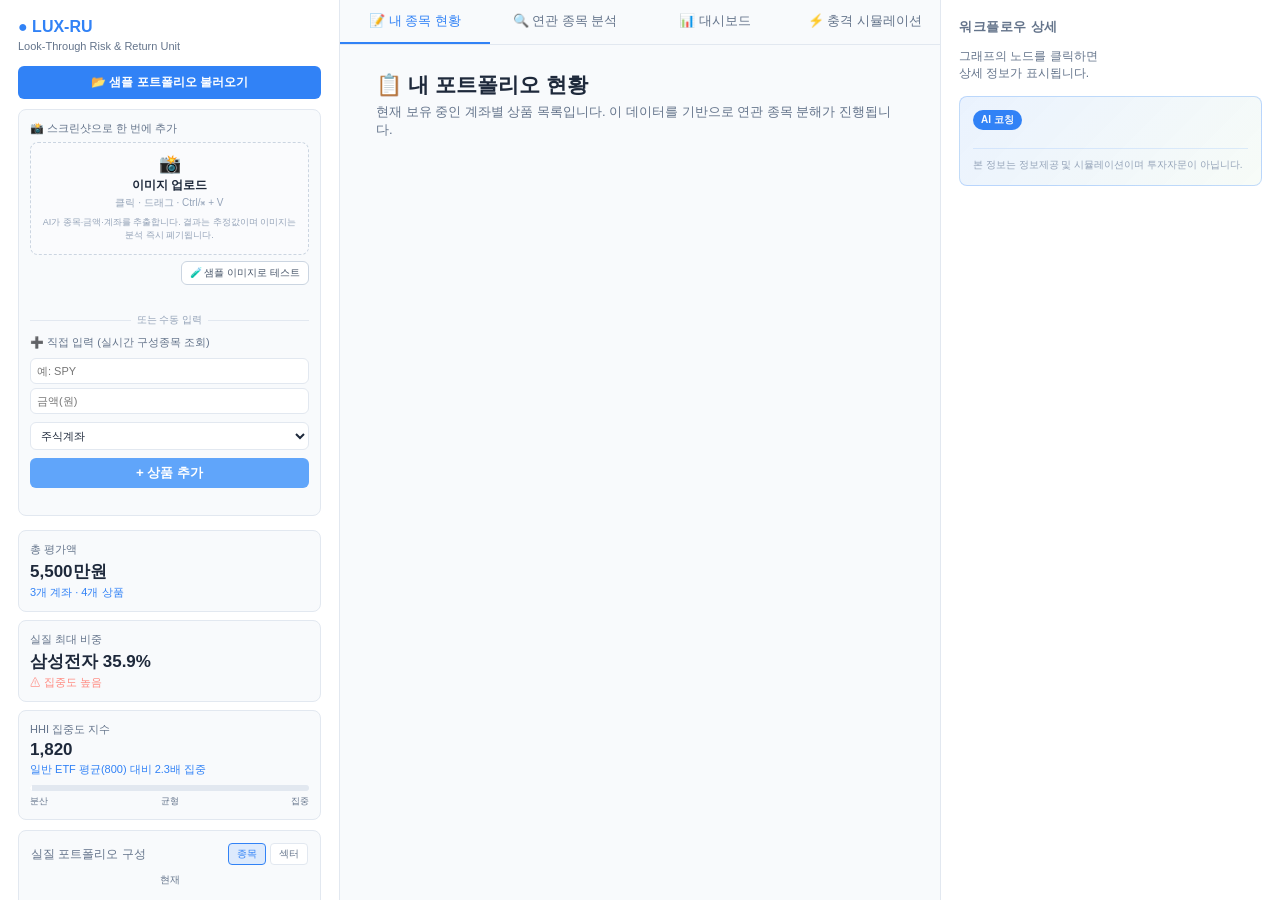
==== static/index.html @ 1dae3182 "feat: improve stock labeling, graph tooltip, and docs" ====
<!DOCTYPE html>
<html lang="ko">

<head>
    <meta charset="UTF-8">
    <meta name="viewport" content="width=device-width, initial-scale=1.0">
    <title>LUX-RU — Look-Through Risk & Return Unit</title>
    <script src="https://d3js.org/d3.v7.min.js"></script>
    <style>
        * {
            box-sizing: border-box;
            margin: 0;
            padding: 0;
        }

        body {
            background: #f8fafc;
            color: #1e293b;
            font-family: -apple-system, BlinkMacSystemFont, 'Pretendard', 'Segoe UI', sans-serif;
            overflow: hidden;
            height: 100vh;
        }

        #app {
            display: grid;
            grid-template-columns: 340px 1fr 340px;
            height: 100vh;
            transition: grid-template-columns 0.24s ease;
            position: relative;
            overflow: hidden;
        }

        /* ===== 좌측 패널 ===== */
        #left-panel {
            background: #ffffff;
            border-right: 1px solid #e2e8f0;
            padding: 18px;
            overflow-y: auto;
            min-height: 0;
            height: 100%;
        }

        #left-panel h1 {
            font-size: 16px;
            margin-bottom: 4px;
            color: #3182f6;
        }

        #left-panel .subtitle {
            font-size: 11px;
            color: #64748b;
            margin-bottom: 14px;
        }

        /* 페르소나 셀렉터 */
        .persona-row {
            display: flex;
            gap: 4px;
            margin-bottom: 14px;
        }

        .persona-btn {
            flex: 1;
            padding: 6px 4px;
            font-size: 10px;
            background: #f8fafc;
            border: 1px solid #e2e8f0;
            border-radius: 6px;
            color: #64748b;
            cursor: pointer;
            transition: all 0.2s;
        }

        .persona-btn.active {
            background: #3182f622;
            border-color: #3182f6;
            color: #3182f6;
        }

        .stat-card {
            background: #f8fafc;
            border: 1px solid #e2e8f0;
            border-radius: 8px;
            padding: 11px;
            margin-bottom: 8px;
        }

        .stat-card .label {
            font-size: 11px;
            color: #64748b;
            margin-bottom: 3px;
        }

        .stat-card .value {
            font-size: 17px;
            font-weight: 600;
            color: #1e293b;
        }

        .stat-card .sub {
            font-size: 11px;
            color: #3182f6;
            margin-top: 2px;
        }

        .stat-card .sub.warn {
            color: #FF8A80;
        }

        .stat-card .sub.good {
            color: #60a5fa;
        }

        /* HHI 게이지 */
        .hhi-bar {
            margin-top: 8px;
            height: 6px;
            background: #e2e8f0;
            border-radius: 3px;
            overflow: hidden;
            position: relative;
        }

        .hhi-fill {
            height: 100%;
            background: linear-gradient(90deg, #60a5fa, #FFB74D, #FF5252);
            transition: width 0.6s ease;
        }

        .hhi-marker {
            position: absolute;
            top: -3px;
            width: 2px;
            height: 12px;
            background: #fff;
            transition: left 0.6s ease;
        }

        .hhi-scale {
            display: flex;
            justify-content: space-between;
            font-size: 9px;
            color: #64748b;
            margin-top: 4px;
        }

        /* 도넛 비교 영역 */
        .donut-section {
            background: #f8fafc;
            border: 1px solid #e2e8f0;
            border-radius: 8px;
            padding: 12px;
            margin-top: 10px;
            margin-bottom: 10px;
        }

        .donut-section .title {
            font-size: 12px;
            color: #64748b;
            margin-bottom: 8px;
            display: flex;
            justify-content: space-between;
            align-items: center;
        }

        .donut-tabs {
            display: flex;
            gap: 4px;
        }

        .donut-tab {
            padding: 3px 8px;
            font-size: 10px;
            border-radius: 4px;
            background: #ffffff;
            border: 1px solid #e2e8f0;
            color: #64748b;
            cursor: pointer;
            transition: all 0.2s;
        }

        .donut-tab.active {
            background: #3182f622;
            border-color: #3182f6;
            color: #3182f6;
        }

        .donut-compare-row {
            display: flex;
            justify-content: space-around;
            align-items: center;
            margin-bottom: 8px;
        }

        .donut-wrap {
            text-align: center;
            position: relative;
        }

        .donut-wrap .ttl {
            font-size: 10px;
            color: #64748b;
            margin-bottom: 2px;
        }

        .donut-wrap .amt {
            font-size: 11px;
            color: #1e293b;
            font-weight: 600;
            margin-top: 2px;
        }

        .donut-wrap .delta {
            font-size: 11px;
            font-weight: 600;
            margin-top: 2px;
            display: none;
        }

        .donut-wrap .delta.show {
            display: block;
        }

        .donut-wrap .delta.neg {
            color: #FF8A80;
        }

        .donut-wrap .delta.pos {
            color: #60a5fa;
        }

        .donut-arrow {
            color: #3182f6;
            font-size: 18px;
            opacity: 0.5;
            display: none;
        }

        .donut-arrow.show {
            display: block;
        }

        .donut-legend {
            font-size: 11px;
        }

        .donut-legend-item {
            display: flex;
            justify-content: space-between;
            align-items: center;
            padding: 3px 0;
            border-bottom: 1px solid #e2e8f0;
        }

        .donut-legend-item:last-child {
            border: none;
        }

        .dl-left {
            display: flex;
            align-items: center;
            gap: 6px;
            color: #1e293b;
        }

        .dl-dot {
            width: 8px;
            height: 8px;
            border-radius: 50%;
        }

        .dl-right {
            color: #64748b;
            font-size: 10px;
        }

        .dl-target {
            color: #FFB74D;
            font-size: 9px;
            margin-left: 4px;
        }

        /* 목표 설정 모달 트리거 */
        .goal-btn {
            width: 100%;
            padding: 8px;
            margin-top: 6px;
            background: #FFB74D22;
            border: 1px solid #FFB74D44;
            border-radius: 6px;
            color: #FFB74D;
            cursor: pointer;
            font-size: 11px;
            transition: all 0.2s;
        }

        .goal-btn:hover {
            background: #FFB74D33;
        }

        .view-toggle {
            margin-top: 8px;
        }

        .view-toggle .label {
            font-size: 11px;
            color: #64748b;
            margin-bottom: 6px;
        }

        .toggle-btn {
            display: block;
            width: 100%;
            padding: 7px 10px;
            background: #f8fafc;
            border: 1px solid #e2e8f0;
            border-radius: 6px;
            color: #1e293b;
            cursor: pointer;
            margin-bottom: 5px;
            font-size: 12px;
            transition: all 0.2s;
        }

        .toggle-btn:hover {
            border-color: #3182f6;
        }

        .toggle-btn.active {
            background: #3182f622;
            border-color: #3182f6;
            color: #3182f6;
        }

        /* ===== 중앙 ===== */
        #center-panel {
            position: relative;
            display: flex;
            flex-direction: column;
            background: #f8fafc;
            min-height: 0;
            overflow: hidden;
        }

        .center-tabs {
            display: flex;
            border-bottom: 1px solid #e2e8f0;
            background: #f8fafc;
            overflow-x: auto;
            scrollbar-width: none;
            -webkit-overflow-scrolling: touch;
        }

        .center-tab {
            padding: 13px 12px;
            cursor: pointer;
            font-size: 13px;
            color: #64748b;
            border-bottom: 2px solid transparent;
            transition: all 0.2s;
            flex: 1;
            min-width: 0;
            text-align: center;
            white-space: normal;
            word-break: keep-all;
            line-height: 1.25;
            display: flex;
            align-items: center;
            justify-content: center;
        }

        .center-tab:hover {
            color: #1e293b;
        }

        .center-tab.active {
            color: #3182f6;
            border-bottom-color: #3182f6;
        }

        #graph-container {
            flex: 1;
            position: relative;
            min-height: 0;
        }

        #graph {
            width: 100%;
            height: 100%;
            display: block;
        }

        #sim-container {
            flex: 1;
            padding: 26px 36px;
            overflow-y: auto;
            display: none;
            min-height: 0;
        }

        #graph-empty-state {
            position: absolute;
            inset: 0;
            display: none;
            align-items: center;
            justify-content: center;
            text-align: center;
            color: #64748b;
            font-size: 12px;
            line-height: 1.6;
            padding: 0 24px;
            z-index: 1;
            pointer-events: none;
            background: linear-gradient(180deg, rgba(248, 250, 252, 0.88), rgba(248, 250, 252, 0.94));
        }

        #graph-empty-state strong {
            color: #1e293b;
            font-size: 13px;
            margin-bottom: 4px;
            display: block;
        }

        #sim-container h2 {
            font-size: 21px;
            margin-bottom: 4px;
        }

        #sim-container .desc {
            color: #64748b;
            font-size: 13px;
            margin-bottom: 20px;
        }

        .sim-input-row {
            display: flex;
            gap: 10px;
            margin-bottom: 18px;
        }

        .sim-input {
            flex: 1;
            background: #ffffff;
            border: 1px solid #e2e8f0;
            border-radius: 8px;
            padding: 13px 16px;
            color: #1e293b;
            font-size: 14px;
            font-family: inherit;
        }

        .sim-input:focus {
            outline: none;
            border-color: #3182f6;
        }

        .sim-input::placeholder {
            color: #94a3b8;
        }

        .sim-analyze-btn {
            background: #60a5fa;
            color: #f8fafc;
            border: none;
            padding: 0 26px;
            border-radius: 8px;
            font-weight: 600;
            cursor: pointer;
            font-size: 14px;
            transition: all 0.2s;
        }

        .sim-analyze-btn:hover {
            background: #4dd5c8;
        }

        .preset-section .preset-label {
            font-size: 12px;
            color: #64748b;
            margin-bottom: 10px;
        }

        .preset-row {
            display: flex;
            gap: 8px;
            flex-wrap: wrap;
        }

        .preset-btn {
            background: #ffffff;
            border: 1px solid #e2e8f0;
            color: #1e293b;
            padding: 7px 13px;
            border-radius: 6px;
            font-size: 12px;
            cursor: pointer;
            transition: all 0.2s;
        }

        .preset-btn:hover {
            border-color: #3182f6;
        }

        .preset-btn.active {
            background: #60a5fa22;
            border-color: #60a5fa;
            color: #60a5fa;
        }

        .preset-btn.reset {
            margin-left: auto;
            color: #64748b;
        }

        .sim-result {
            margin-top: 22px;
            background: linear-gradient(135deg, #ffffff, #f1f5f9);
            border: 1px solid #e2e8f0;
            border-radius: 10px;
            padding: 20px;
            display: none;
            max-height: calc(100vh - 220px);
            overflow: auto;
        }

        .sim-result.visible {
            display: block;
            animation: fadeUp 0.4s ease;
        }

        @keyframes fadeUp {
            from {
                transform: translateY(8px);
                opacity: 0;
            }

            to {
                transform: translateY(0);
                opacity: 1;
            }
        }

        .sim-result-header {
            display: flex;
            justify-content: space-between;
            align-items: flex-start;
            margin-bottom: 16px;
        }

        .sim-result-title {
            font-size: 17px;
            font-weight: 600;
        }

        .sim-result-subtitle {
            font-size: 12px;
            color: #64748b;
            margin-top: 4px;
        }

        .sim-result-pct {
            font-size: 13px;
            color: #64748b;
            text-align: right;
            margin-bottom: 4px;
        }

        .sim-result-value {
            font-size: 26px;
            font-weight: 700;
            text-align: right;
        }

        .sim-result-value.negative {
            color: #FF5252;
        }

        .sim-result-value.positive {
            color: #60a5fa;
        }

        .sim-result-amount {
            font-size: 12px;
            color: #64748b;
            text-align: right;
            margin-top: 4px;
        }

        /* 백테스트 라인 차트 */
        .backtest-section {
            margin-top: 18px;
            background: #f8fafc;
            border: 1px solid #e2e8f0;
            border-radius: 8px;
            padding: 14px;
        }

        .backtest-title {
            font-size: 12px;
            color: #64748b;
            margin-bottom: 10px;
            display: flex;
            justify-content: space-between;
        }

        #backtestSvg {
            display: block;
            width: 100%;
            height: 160px;
        }

        .sim-impact-section {
            margin-top: 18px;
        }

        .sim-impact-title {
            font-size: 12px;
            color: #64748b;
            margin-bottom: 10px;
        }

        .sim-impact-bar {
            background: #f8fafc;
            border: 1px solid #e2e8f0;
            border-radius: 6px;
            padding: 9px 13px;
            margin-bottom: 5px;
            display: flex;
            justify-content: space-between;
            align-items: center;
            font-size: 12px;
        }

        .sim-impact-bar .ticker-name {
            color: #1e293b;
        }

        .sim-impact-bar .ticker-pct {
            font-weight: 600;
        }

        .sim-impact-bar .ticker-pct.neg {
            color: #FF8A80;
        }

        .sim-impact-bar .ticker-pct.pos {
            color: #60a5fa;
        }

        /* 리밸런싱 카드 */
        .rebal-section {
            margin-top: 18px;
            background: linear-gradient(135deg, #60a5fa1a, #3182f610);
            border: 1px solid #60a5fa44;
            border-radius: 8px;
            padding: 16px;
        }

        .rebal-title {
            font-size: 13px;
            color: #60a5fa;
            margin-bottom: 10px;
            font-weight: 600;
        }

        .rebal-action {
            background: #f8fafc;
            border: 1px solid #e2e8f0;
            border-radius: 6px;
            padding: 10px 12px;
            margin-bottom: 6px;
            display: flex;
            justify-content: space-between;
            align-items: center;
            font-size: 12px;
        }

        .rebal-action .act-tag {
            padding: 2px 8px;
            border-radius: 10px;
            font-size: 10px;
            font-weight: 600;
            margin-right: 8px;
        }

        .rebal-action .act-tag.sell {
            background: #FF525233;
            color: #FF8A80;
        }

        .rebal-action .act-tag.buy {
            background: #60a5fa33;
            color: #60a5fa;
        }

        .rebal-action .act-amt {
            color: #64748b;
            font-size: 11px;
        }

        .sim-rationale {
            margin-top: 16px;
            padding: 13px;
            background: #f8fafc;
            border: 1px solid #e2e8f0;
            border-radius: 8px;
            font-size: 12px;
            color: #475569;
            line-height: 1.6;
        }

        .sim-rationale .badge {
            display: inline-block;
            background: #60a5fa;
            color: #f8fafc;
            padding: 2px 8px;
            border-radius: 10px;
            font-size: 10px;
            font-weight: 600;
            margin-bottom: 8px;
        }

        /* ===== 우측 ===== */
        #right-panel {
            background: #ffffff;
            border-left: 1px solid #e2e8f0;
            padding: 18px;
            overflow-y: auto;
            min-height: 0;
            height: 100%;
        }

        #right-panel h2 {
            font-size: 13px;
            color: #64748b;
            margin-bottom: 12px;
            text-transform: uppercase;
            letter-spacing: 0.5px;
        }

        .node-detail {
            display: none;
        }

        .node-detail.visible {
            display: block;
        }

        .node-detail .name {
            font-size: 18px;
            font-weight: 600;
            margin-bottom: 4px;
        }

        .node-detail .ticker {
            font-size: 11px;
            color: #64748b;
            margin-bottom: 14px;
        }

        .node-detail .row {
            display: flex;
            justify-content: space-between;
            padding: 7px 0;
            border-bottom: 1px solid #e2e8f0;
            font-size: 12px;
        }

        .node-detail .row .k {
            color: #64748b;
        }

        .node-detail .row .v {
            color: #1e293b;
            font-weight: 500;
        }

        .live-log-wrap {
            margin-top: 14px;
            padding-top: 10px;
            border-top: 1px solid #e2e8f0;
        }

        .live-log-title {
            font-size: 11px;
            color: #64748b;
            margin-bottom: 7px;
            font-weight: 600;
        }

        .live-log-scroll {
            max-height: 380px;
            overflow: auto;
            border: 1px solid #e2e8f0;
            background: #ffffff;
            border-radius: 6px;
            padding: 7px;
            line-height: 1.4;
            white-space: normal;
        }

        .live-log-item {
            font-size: 11px;
            line-height: 1.5;
            margin-bottom: 6px;
            padding-left: 8px;
            border-left: 3px solid transparent;
            white-space: normal;
            word-break: break-word;
            overflow: visible;
            text-overflow: clip;
        }

        .live-log-main {
            margin-top: 2px;
        }

        .live-log-payload {
            margin-top: 4px;
            padding: 4px 6px;
            border: 1px solid #e2e8f0;
            background: #f8fafc;
            border-radius: 4px;
            white-space: pre-wrap;
            word-break: break-word;
            color: #334155;
        }

        .live-log-item b {
            color: #1e293b;
        }

        .live-log-item.INFO {
            border-left-color: #3182f6;
            color: #1e293b;
        }

        .live-log-item.TRACE {
            border-left-color: #64748b;
            color: #334155;
        }

        .live-log-item.DEBUG {
            border-left-color: #60a5fa;
            color: #334155;
        }

        .live-log-item.WARN {
            border-left-color: #F59E0B;
            color: #B45309;
        }

        .live-log-item.ERROR {
            border-left-color: #DC2626;
            color: #B91C1C;
        }

        .live-log-meta {
            display: inline-block;
            margin-right: 6px;
            color: #64748b;
            font-size: 10px;
            font-family: ui-monospace, SFMono-Regular, Menlo, Monaco, Consolas, "Liberation Mono", "Courier New", monospace;
        }

        .comp-toggle-row,
        .comp-toggle-text {
            cursor: pointer;
            user-select: none;
        }

        .source-list {
            margin-top: 14px;
        }

        .source-item {
            background: #f8fafc;
            border: 1px solid #e2e8f0;
            border-radius: 6px;
            padding: 9px;
            margin-bottom: 5px;
            font-size: 12px;
        }

        .source-item .src-name {
            color: #3182f6;
            margin-bottom: 2px;
        }

        .source-item .src-amt {
            color: #64748b;
            font-size: 11px;
        }

        .ai-coach {
            background: linear-gradient(135deg, #3182f61a, #81C78410);
            border: 1px solid #3182f644;
            border-radius: 8px;
            padding: 13px;
            margin-top: 14px;
            font-size: 12px;
            line-height: 1.6;
        }

        .ai-coach .badge {
            display: inline-block;
            background: #3182f6;
            color: #f8fafc;
            padding: 2px 8px;
            border-radius: 10px;
            font-size: 10px;
            font-weight: 600;
            margin-bottom: 8px;
        }

        /* 알림 토스트 */
        #alert-toast {
            position: absolute;
            top: 16px;
            left: 50%;
            transform: translateX(-50%);
            background: linear-gradient(135deg, #FF5252, #FF8A80);
            color: white;
            padding: 12px 18px;
            border-radius: 8px;
            box-shadow: 0 8px 32px rgba(255, 82, 82, 0.4);
            font-size: 13px;
            font-weight: 500;
            display: none;
            z-index: 100;
            max-width: 500px;
        }

        #alert-toast.show {
            display: block;
            animation: slideDown 0.4s ease;
        }

        @keyframes slideDown {
            from {
                transform: translate(-50%, -20px);
                opacity: 0;
            }

            to {
                transform: translate(-50%, 0);
                opacity: 1;
            }
        }

        #legend {
            position: absolute;
            top: 18px;
            left: 18px;
            background: #ffffffcc;
            backdrop-filter: blur(8px);
            border: 1px solid #e2e8f0;
            border-radius: 8px;
            padding: 10px;
            font-size: 11px;
            z-index: 20;
            max-height: min(62vh, 420px);
            overflow-y: auto;
        }

        #graph-hover-tooltip {
            position: absolute;
            top: 0;
            left: 0;
            min-width: 220px;
            max-width: min(360px, calc(100% - 24px));
            background: rgba(248, 250, 252, 0.86);
            backdrop-filter: blur(9px);
            border: 1px solid rgba(148, 163, 184, 0.56);
            border-radius: 10px;
            box-shadow: 0 14px 34px rgba(15, 23, 42, 0.2);
            padding: 11px 12px;
            font-size: 11px;
            color: #0f172a;
            line-height: 1.45;
            z-index: 32;
            pointer-events: none;
            opacity: 0;
            transform: translate3d(0, 0, 0) scale(0.98);
            transition: opacity 0.12s ease, transform 0.12s ease;
        }

        #graph-hover-tooltip.show {
            opacity: 1;
            transform: translate3d(0, 0, 0) scale(1);
        }

        .graph-hover-title {
            font-size: 12px;
            font-weight: 700;
            color: #0f172a;
            margin-bottom: 2px;
            word-break: keep-all;
        }

        .graph-hover-meta {
            color: #475569;
            font-size: 10px;
            margin-bottom: 7px;
        }

        .graph-hover-row {
            display: flex;
            justify-content: space-between;
            align-items: center;
            gap: 8px;
            margin-top: 3px;
        }

        .graph-hover-key {
            color: #64748b;
        }

        .graph-hover-value {
            color: #0f172a;
            font-weight: 600;
            text-align: right;
        }

        .graph-hover-sources {
            margin-top: 8px;
            padding-top: 8px;
            border-top: 1px solid rgba(148, 163, 184, 0.28);
        }

        .graph-hover-sources-title {
            color: #334155;
            font-size: 10px;
            margin-bottom: 4px;
        }

        .graph-hover-source {
            display: flex;
            justify-content: space-between;
            align-items: center;
            gap: 8px;
            margin-top: 2px;
        }

        .graph-hover-source-name {
            color: #1e3a8a;
            overflow: hidden;
            text-overflow: ellipsis;
            white-space: nowrap;
            max-width: 180px;
        }

        .graph-hover-source-val {
            color: #0f172a;
            font-variant-numeric: tabular-nums;
            white-space: nowrap;
        }

        .graph-hover-more {
            margin-top: 4px;
            color: #64748b;
            font-size: 10px;
        }

        .legend-item {
            display: flex;
            align-items: center;
            margin-bottom: 3px;
        }

        .legend-dot {
            width: 10px;
            height: 10px;
            border-radius: 50%;
            margin-right: 8px;
        }

        /* 목표 설정 모달 */
        #goal-modal {
            display: none;
            position: fixed;
            inset: 0;
            background: rgba(0, 0, 0, 0.6);
            z-index: 200;
            align-items: center;
            justify-content: center;
        }

        #goal-modal.show {
            display: flex;
        }

        .goal-card {
            background: #ffffff;
            border: 1px solid #cbd5e1;
            border-radius: 12px;
            padding: 24px;
            width: 420px;
        }

        .goal-card h3 {
            font-size: 16px;
            margin-bottom: 16px;
            color: #FFB74D;
        }

        .goal-row {
            display: flex;
            align-items: center;
            margin-bottom: 10px;
            gap: 10px;
        }

        .goal-row label {
            flex: 1;
            font-size: 12px;
            color: #1e293b;
            display: flex;
            align-items: center;
            gap: 6px;
        }

        .goal-row input[type=range] {
            flex: 2;
        }

        .goal-row .pct-display {
            width: 50px;
            text-align: right;
            color: #FFB74D;
            font-weight: 600;
            font-size: 13px;
        }

        .goal-actions {
            display: flex;
            gap: 8px;
            margin-top: 18px;
        }

        .goal-actions button {
            flex: 1;
            padding: 10px;
            border-radius: 6px;
            cursor: pointer;
            font-size: 13px;
            border: none;
            font-weight: 500;
        }

        .goal-actions .save {
            background: #FFB74D;
            color: #f8fafc;
        }

        .goal-actions .cancel {
            background: #e2e8f0;
            color: #1e293b;
        }

        .goal-total {
            font-size: 11px;
            color: #64748b;
            text-align: right;
            margin-top: 8px;
        }

        .goal-total.over {
            color: #FF8A80;
        }

        #mobile-panel-bar {
            position: fixed;
            top: 0;
            left: 0;
            right: 0;
            z-index: 60;
            height: 44px;
            display: none;
            align-items: center;
            gap: 8px;
            padding: 8px 10px;
            background: #ffffff;
            border-bottom: 1px solid #e2e8f0;
            box-shadow: 0 8px 14px rgba(15, 23, 42, 0.08);
        }

        #mobile-panel-title {
            flex: 1;
            text-align: center;
            font-size: 12px;
            color: #64748b;
            font-weight: 600;
        }

        .mobile-side-close {
            display: none;
        }

        .panel-toggle-btn {
            position: relative;
            height: 31px;
            padding: 0 12px;
            border: 1px solid #d5deeb;
            border-radius: 999px;
            background: linear-gradient(180deg, #ffffff 0%, #f8fafc 100%);
            color: #0f172a;
            font-size: 12px;
            font-weight: 650;
            cursor: pointer;
            display: inline-flex;
            align-items: center;
            justify-content: center;
            gap: 6px;
            box-shadow: 0 6px 16px rgba(15, 23, 42, 0.08);
            transition: border-color 0.2s ease, box-shadow 0.2s ease, transform 0.2s ease, background 0.2s ease;
            white-space: nowrap;
        }

        .panel-toggle-btn:hover {
            transform: translateY(-1px);
            background: linear-gradient(180deg, #f8fbff 0%, #eef5ff 100%);
            border-color: #3182f6;
            box-shadow: 0 10px 20px rgba(49, 130, 246, 0.18);
            color: #0f172a;
        }

        .panel-toggle-btn:active {
            transform: translateY(0);
            box-shadow: 0 4px 10px rgba(15, 23, 42, 0.08);
        }

        .panel-toggle-btn.panel-handle::after {
            content: "";
            position: absolute;
            right: 9px;
            width: 5px;
            height: 26px;
            border-radius: 999px;
            background: linear-gradient(180deg, rgba(30, 41, 59, 0.18), rgba(30, 41, 59, 0.05) 65%, transparent);
            opacity: 0.85;
            pointer-events: none;
        }

        .mobile-panel-btn,
        .desktop-panel-btn {
            font-size: 12px;
        }

        .mobile-panel-btn {
            border-radius: 999px;
            height: 30px;
            padding: 0 12px;
            font-weight: 650;
        }

        #mobile-panel-overlay {
            position: fixed;
            inset: 0;
            z-index: 58;
            background: rgba(15, 23, 42, 0.45);
            opacity: 0;
            pointer-events: none;
            transition: opacity 0.2s ease;
        }

        #mobile-panel-overlay.open {
            opacity: 1;
            pointer-events: auto;
        }

        #desktop-panel-controls {
            position: fixed;
            top: 50%;
            left: 0;
            right: 0;
            z-index: 90;
            pointer-events: none;
            height: 0;
        }

        #desktop-panel-controls .desktop-panel-btn {
            pointer-events: auto;
            position: fixed;
            top: 50%;
            width: 34px;
            height: 82px;
            min-width: 0;
            padding: 6px 0;
            border-color: rgba(49, 130, 246, 0.25);
            background: linear-gradient(180deg, #ffffff 0%, #f1f5ff 100%);
            border-radius: 0;
            color: #0f172a;
            font-size: 11px;
            font-weight: 700;
            letter-spacing: -0.2px;
            line-height: 1.15;
            writing-mode: vertical-rl;
            text-orientation: upright;
            white-space: nowrap;
            box-shadow: 0 8px 22px rgba(15, 23, 42, 0.14);
            transform: translateY(-50%);
            transition: left 0.24s ease, right 0.24s ease, transform 0.24s ease, border-radius 0.24s ease, background 0.24s ease;
        }

        #desktop-panel-controls .desktop-panel-btn::after {
            right: auto;
            left: 50%;
            top: 50%;
            width: 14px;
            height: 14px;
            border: 1px solid rgba(30, 41, 59, 0.18);
            border-radius: 50%;
            transform: translate(-50%, -50%);
            background: radial-gradient(circle at 35% 35%, #ffffff 0 28%, #dbeafe 45%, #93c5fd 100%);
        }

        #desktop-left-toggle {
            left: 340px;
            transform: translate(-100%, -50%);
            border-radius: 0 11px 11px 0;
        }

        #desktop-right-toggle {
            right: 340px;
            transform: translate(100%, -50%);
            border-radius: 11px 0 0 11px;
        }

        #desktop-left-toggle.folded {
            left: 0;
            transform: translate(0, -50%);
            border-radius: 0 11px 11px 0;
        }

        #desktop-right-toggle.folded {
            right: 0;
            transform: translate(0, -50%);
            border-radius: 11px 0 0 11px;
        }


        .desktop-left-collapsed #left-panel,
        .desktop-right-collapsed #right-panel {
            min-width: 0;
            padding: 0;
            width: 0;
            overflow: hidden;
            border: 0;
            transition: width 0.24s ease, min-width 0.24s ease, padding 0.24s ease, border-color 0.24s ease;
        }

        .desktop-left-collapsed #left-panel > *,
        .desktop-right-collapsed #right-panel > * {
            opacity: 0;
            pointer-events: none;
            visibility: hidden;
        }

        #app.desktop-left-collapsed {
            grid-template-columns: 0 1fr 340px;
        }

        #app.desktop-right-collapsed {
            grid-template-columns: 340px 1fr 0;
        }

        #app.desktop-left-collapsed.desktop-right-collapsed {
            grid-template-columns: 0 1fr 0;
        }

        .ticker-suggestion-box {
            position: absolute;
            left: 0;
            right: 0;
            top: calc(100% + 2px);
            z-index: 220;
            display: none;
            max-height: 195px;
            overflow-y: auto;
            overflow-x: hidden;
            background: #ffffff;
            border: 1px solid #cbd5e1;
            border-top: none;
            border-radius: 0 0 9px 9px;
            box-shadow: 0 12px 20px rgba(15, 23, 42, 0.12);
        }

        .ticker-suggestion-box.open {
            display: block;
        }

        .ticker-suggestion-item {
            display: flex;
            width: 100%;
            border: 0;
            border-bottom: 1px solid #e2e8f0;
            background: transparent;
            padding: 7px 8px;
            cursor: pointer;
            text-align: left;
            font-size: 11px;
            line-height: 1.3;
            color: #1e293b;
            gap: 6px;
        }

        .ticker-suggestion-item:hover,
        .ticker-suggestion-item.active {
            background: #f1f5f9;
        }

        .ticker-suggestion-item:last-child {
            border-bottom: none;
        }

        .ticker-suggestion-symbol {
            color: #0f172a;
            font-weight: 700;
            white-space: nowrap;
        }

        .ticker-suggestion-name {
            flex: 1;
            color: #64748b;
            min-width: 0;
        }

        .ticker-suggestion-meta {
            font-size: 10px;
            color: #94a3b8;
            white-space: nowrap;
        }

        @media (max-width: 900px) {
            #desktop-panel-controls {
                display: none;
            }
            #app {
                grid-template-columns: 1fr;
                position: relative;
                margin-top: 0;
                padding-top: 0;
                height: 100vh;
            }

            #mobile-panel-bar {
                display: flex;
                position: fixed;
                top: calc(52px + env(safe-area-inset-top));
                left: 0;
                right: 0;
                z-index: 85;
                height: auto;
                padding: 0 4px;
                pointer-events: none;
                background: transparent;
                border: none;
                box-shadow: none;
                justify-content: space-between;
                align-items: flex-start;
                gap: 0;
            }

            #mobile-left-toggle,
            #mobile-right-toggle {
                position: static;
                z-index: 86;
                width: 34px;
                height: 102px;
                min-width: 0;
                padding: 6px 0;
                border-radius: 0;
                writing-mode: vertical-rl;
                text-orientation: upright;
                white-space: nowrap;
                font-size: 10px;
                font-weight: 700;
                line-height: 1.2;
                transform: none;
                pointer-events: auto;
                background: linear-gradient(180deg, rgba(255, 255, 255, 0.78) 0%, rgba(248, 250, 252, 0.58) 100%);
                border-color: rgba(213, 222, 235, 0.55);
                box-shadow: 0 6px 14px rgba(15, 23, 42, 0.08);
            }

            #mobile-left-toggle {
                border-radius: 0 10px 10px 0;
            }

            #mobile-right-toggle {
                border-radius: 10px 0 0 10px;
            }

            #left-panel,
            #right-panel {
                position: fixed;
                top: 0;
                bottom: 0;
                width: min(86vw, 360px);
                max-width: 360px;
                z-index: 59;
                transition: transform 0.24s ease;
                box-shadow: 0 14px 36px rgba(15, 23, 42, 0.24);
            }

            #left-panel {
                left: 0;
                transform: translateX(-100%);
            }

            #right-panel {
                right: 0;
                transform: translateX(100%);
            }

            #left-panel.is-open,
            #right-panel.is-open {
                transform: translateX(0);
            }

            #app,
            #left-panel,
            #right-panel,
            #center-panel {
                min-height: 100vh;
                height: 100vh;
            }

            #center-panel {
                padding-top: 0;
            }

            .mobile-side-close {
                display: none;
                width: calc(100% - 8px);
                justify-content: flex-end;
                margin: -2px -4px 10px;
                padding-right: 4px;
            }

            .mobile-side-close-left {
                justify-content: flex-end;
            }

            .mobile-side-close-right {
                justify-content: flex-end;
            }

            .mobile-side-close-left .mobile-panel-btn {
                justify-content: flex-end;
            }

            .mobile-side-close-right .mobile-panel-btn {
                justify-content: flex-end;
            }

            .mobile-side-close .mobile-panel-btn {
                margin-left: auto;
                height: 28px;
                font-size: 11px;
            }

            .mobile-side-close .mobile-panel-btn:first-child {
                margin-right: 6px;
            }

            .mobile-panel-btn {
                font-size: 11px;
                white-space: nowrap;
            }

            .center-tabs {
                display: flex;
                flex-wrap: nowrap;
                overflow-x: auto;
                scrollbar-width: none;
                -webkit-overflow-scrolling: touch;
            }

            .center-tab {
                flex: 1;
                min-width: 90px;
                white-space: normal;
                text-align: center;
                word-break: keep-all;
                font-size: 10px;
                line-height: 1.25;
                padding: 10px 7px;
                display: flex;
                align-items: center;
                justify-content: center;
            }

            #mobile-panel-title {
                font-size: 11px;
            }

            #sim-container,
            #dashboard-container,
            #holdings-container {
                padding: 16px 12px;
            }

            #graph-container {
                padding: 0;
            }

            #graph-empty-state {
                padding: 0 12px;
                text-align: center;
                font-size: 11px;
            }

            #graph-empty-state strong {
                font-size: 12px;
            }

            #legend {
                top: calc(52px + env(safe-area-inset-top));
                left: 42px;
                padding: 8px;
                font-size: 10px;
            }
        }

        @media (max-width: 440px) {
            .center-tab {
                font-size: 10px;
                padding: 9px 6px;
                min-width: 84px;
            }

            #mobile-panel-bar {
                padding: 8px 6px;
            }

            #mobile-panel-title {
                display: none;
            }
        }

        /* ============================================================
         * Utility classes (refactored from repeated inline styles)
         * 의미적 패턴을 클래스로 추출하여 일관성/유지보수성 확보.
         * ============================================================ */

        /* --- Section headers (탭별 페이지 헤더) --- */
        .section-title {
            font-size: 21px;
            margin-bottom: 4px;
            color: #1e293b;
        }
        .section-desc {
            color: #64748b;
            font-size: 13px;
            margin-bottom: 20px;
        }

        /* --- Dashboard cards (대시보드 KPI 카드) --- */
        .dash-card-row {
            display: flex;
            gap: 16px;
            margin-bottom: 24px;
        }
        .dash-card-row + .dash-card-row { margin-top: 0; }
        .dash-grid {
            display: flex;
            gap: 16px;
        }
        .dash-card {
            flex: 1;
            background: #fff;
            border: 1px solid #e2e8f0;
            border-radius: 12px;
            padding: 16px;
        }
        .dash-card--wide { flex: 2; }
        .dash-card-label {
            font-size: 12px;
            color: #64748b;
            margin-bottom: 4px;
        }
        .dash-card-value {
            font-size: 20px;
            font-weight: 700;
            color: #1e293b;
        }
        .dash-card-heading {
            font-size: 14px;
            margin-bottom: 12px;
            color: #1e293b;
        }

        /* --- Dashboard table (Top 30 종목) --- */
        .dash-table {
            width: 100%;
            border-collapse: collapse;
            font-size: 12px;
        }
        .dash-table thead tr {
            border-bottom: 2px solid #e2e8f0;
        }
        .dash-table th {
            padding: 6px 4px;
            color: #64748b;
            font-weight: 600;
        }
        .dash-table th.t-left  { text-align: left;   }
        .dash-table th.t-right { text-align: right;  }
        .dash-table th.t-center{ text-align: center; }
        .dash-table td.t-left  { text-align: left;   padding: 8px 4px; color: #64748b; }
        .dash-table td.t-right { text-align: right;  padding: 8px 4px; color: #1e293b; font-weight: 600; }
        .dash-table td.t-center{ text-align: center; padding: 8px 4px; color: #64748b; }

        /* --- Sector list (좌측/대시보드 공통) --- */
        .sector-row {
            display: grid;
            grid-template-columns: 120px 1fr 56px;
            align-items: center;
            gap: 12px;
            padding: 8px 0;
            font-size: 12px;
            border-bottom: 1px solid #f1f5f9;
        }
        .sector-row:last-child { border-bottom: 0; }
        .sector-name {
            display: flex;
            align-items: center;
            gap: 6px;
            color: #1e293b;
        }
        .sector-dot {
            width: 8px;
            height: 8px;
            border-radius: 50%;
            flex-shrink: 0;
        }
        .sector-bar {
            height: 8px;
            background: #f1f5f9;
            border-radius: 4px;
            overflow: hidden;
        }
        .sector-bar-fill {
            height: 100%;
            border-radius: 4px;
            transition: width 0.4s ease;
        }
        .sector-pct {
            color: #64748b;
            font-family: 'JetBrains Mono', monospace;
            text-align: right;
        }

        /* --- Muted/inline text utilities --- */
        .muted-xs   { color: #94a3b8; font-size: 11px; }
        .muted-sm   { color: #64748b; font-size: 11px; }
        .muted-md   { color: #64748b; font-size: 12px; }
        .text-danger { color: #FF8A80; }
        .right-align { text-align: right; }
        .u-hidden { display: none !important; }

        /* --- Buttons (인라인 스타일로 흩어진 액션 버튼 통일) --- */
        .pri-btn {
            width: 100%;
            padding: 8px;
            background: #3182f6;
            color: #fff;
            border: none;
            border-radius: 6px;
            font-weight: 600;
            cursor: pointer;
            font-size: 12px;
            transition: background 0.15s;
        }
        .pri-btn:hover { background: #2563eb; }
        .pri-btn--mb { margin-bottom: 10px; }
        .sec-btn {
            width: 100%;
            padding: 6px;
            background: #60a5fa;
            color: #fff;
            border: none;
            border-radius: 6px;
            font-weight: 600;
            cursor: pointer;
            margin-bottom: 8px;
            transition: background 0.15s;
        }
        .sec-btn:hover { background: #3b82f6; }

        /* --- Form inputs (포트폴리오 직접입력) --- */
        .builder-input {
            width: 100%;
            background: #ffffff;
            border: 1px solid #e2e8f0;
            border-radius: 6px;
            padding: 6px;
            color: #1e293b;
            font-size: 11px;
            outline: none;
        }
        .builder-input:focus { border-color: #3182f6; }
        .builder-input--upper { text-transform: uppercase; }
        .builder-select {
            flex: 1;
            background: #ffffff;
            border: 1px solid #e2e8f0;
            border-radius: 6px;
            padding: 6px;
            color: #1e293b;
            font-size: 11px;
            outline: none;
        }

        /* --- Screenshot uploader --- */
        .screenshot-drop-zone {
            border: 1.5px dashed #cbd5e1;
            border-radius: 8px;
            padding: 12px 8px;
            text-align: center;
            cursor: pointer;
            transition: border-color 0.18s ease, background 0.18s ease;
            background: #fafbfd;
            user-select: none;
            outline: none;
        }
        .screenshot-drop-zone:hover,
        .screenshot-drop-zone:focus-visible,
        .screenshot-drop-zone.drag-over {
            border-color: #3182f6;
            background: #eff6ff;
        }
        .screenshot-drop-zone.is-loading {
            border-color: #3182f6;
            background: #eff6ff;
            cursor: progress;
        }
        .screenshot-drop-icon {
            font-size: 18px;
            line-height: 1;
            margin-bottom: 4px;
        }
        .screenshot-drop-title {
            font-size: 12px;
            font-weight: 600;
            color: #1e293b;
            margin-bottom: 2px;
        }
        .screenshot-drop-hint {
            font-size: 10px;
            color: #94a3b8;
            margin-bottom: 6px;
        }
        .screenshot-disclaimer {
            font-size: 9px;
            color: #94a3b8;
            line-height: 1.45;
        }
        .screenshot-status {
            font-size: 10px;
            color: #64748b;
            margin-top: 6px;
            min-height: 12px;
            line-height: 1.45;
        }
        .screenshot-status.error { color: #ef4444; }
        .screenshot-status.success { color: #10b981; }
        .screenshot-warnings {
            margin-top: 4px;
            padding: 6px 8px;
            background: #fff7ed;
            border: 1px solid #fed7aa;
            border-radius: 6px;
            font-size: 10px;
            color: #9a3412;
            line-height: 1.45;
        }
        .screenshot-warnings ul {
            margin: 2px 0 0 14px;
            padding: 0;
        }
        .screenshot-actions {
            display: flex;
            justify-content: flex-end;
            margin-top: 6px;
        }
        .screenshot-sample-btn {
            font-size: 10px;
            padding: 4px 8px;
            border: 1px solid #cbd5e1;
            border-radius: 6px;
            background: #ffffff;
            color: #475569;
            cursor: pointer;
            transition: all 0.15s ease;
        }
        .screenshot-sample-btn:hover {
            border-color: #3182f6;
            color: #3182f6;
            background: #eff6ff;
        }
        .screenshot-sample-btn:disabled {
            opacity: 0.55;
            cursor: progress;
        }
        .screenshot-preview {
            position: relative;
            margin-top: 8px;
            border: 1px solid #e2e8f0;
            border-radius: 8px;
            overflow: hidden;
            background: #ffffff;
        }
        .screenshot-preview img {
            display: block;
            width: 100%;
            max-height: 220px;
            object-fit: contain;
            background: #f8fafc;
        }
        .screenshot-preview-close {
            position: absolute;
            top: 4px;
            right: 4px;
            width: 22px;
            height: 22px;
            border: none;
            border-radius: 50%;
            background: rgba(15, 23, 42, 0.55);
            color: #ffffff;
            font-size: 14px;
            line-height: 1;
            cursor: pointer;
            display: flex;
            align-items: center;
            justify-content: center;
        }
        .screenshot-preview-close:hover { background: rgba(15, 23, 42, 0.75); }
        .screenshot-divider {
            display: flex;
            align-items: center;
            gap: 6px;
            margin: 10px 0 8px;
            font-size: 10px;
            color: #94a3b8;
        }
        .screenshot-divider::before,
        .screenshot-divider::after {
            content: "";
            flex: 1;
            height: 1px;
            background: #e2e8f0;
        }

        /* --- Visually-hidden a11y label (label for screen readers only) --- */
        .visually-hidden {
            position: absolute !important;
            width: 1px;
            height: 1px;
            padding: 0;
            margin: -1px;
            overflow: hidden;
            clip: rect(0, 0, 0, 0);
            white-space: nowrap;
            border: 0;
        }
    </style>
</head>

<body>
    <div id="mobile-panel-overlay" aria-hidden="true"></div>

    <div id="mobile-panel-bar">
        <button id="mobile-left-toggle" class="mobile-panel-btn panel-toggle-btn" type="button">◀ 포트폴리오</button>
        <button id="mobile-right-toggle" class="mobile-panel-btn panel-toggle-btn" type="button">워크플로우 ▶</button>
    </div>

    <div id="app">
        <!-- ============ 좌측 ============ -->
        <div id="left-panel">
            <div class="mobile-side-close mobile-side-close-left">
                <button id="mobile-left-close" class="mobile-panel-btn panel-toggle-btn" type="button">◀ 열기</button>
            </div>
            <h1>● LUX-RU</h1>
            <div class="subtitle">Look-Through Risk & Return Unit</div>

            <!-- 샘플 데이터 로드 -->
            <button id="loadSampleBtn" class="pri-btn pri-btn--mb">📂 샘플 포트폴리오 불러오기</button>

            <!-- 포트폴리오 직접 입력 (라이브 연동) -->
            <div id="portfolio-builder" style="background: #f8fafc; border: 1px solid #e2e8f0; border-radius: 8px; padding: 11px; margin-bottom: 14px;">
                <!-- 스크린샷 자동 파싱 -->
                <div id="screenshot-uploader" style="margin-bottom: 4px;">
                    <div class="label" style="font-size: 11px; color: #64748b; margin-bottom: 6px;">📸 스크린샷으로 한 번에 추가</div>
                    <div class="screenshot-drop-zone" id="screenshotDropZone" tabindex="0" role="button" aria-label="포트폴리오 스크린샷 업로드">
                        <input type="file" id="screenshotFileInput" accept="image/png,image/jpeg,image/jpg,image/webp" hidden>
                        <div class="screenshot-drop-icon">📸</div>
                        <div class="screenshot-drop-title">이미지 업로드</div>
                        <div class="screenshot-drop-hint">클릭 · 드래그 · Ctrl/⌘ + V</div>
                        <div class="screenshot-disclaimer">AI가 종목·금액·계좌를 추출합니다. 결과는 추정값이며 이미지는 분석 즉시 폐기됩니다.</div>
                    </div>
                    <div class="screenshot-actions">
                        <button type="button" id="screenshotSampleBtn" class="screenshot-sample-btn">🧪 샘플 이미지로 테스트</button>
                    </div>
                    <div class="screenshot-preview" id="screenshotPreview" style="display:none;">
                        <img id="screenshotPreviewImg" alt="업로드된 스크린샷 미리보기">
                        <button type="button" id="screenshotPreviewClose" class="screenshot-preview-close" aria-label="미리보기 닫기">×</button>
                    </div>
                    <div class="screenshot-status" id="screenshotStatus" aria-live="polite"></div>
                    <div class="screenshot-warnings" id="screenshotWarnings" style="display:none;"></div>
                </div>
                <div class="screenshot-divider">또는 수동 입력</div>
                <div class="label" style="font-size: 11px; color: #64748b; margin-bottom: 8px;">➕ 직접 입력 (실시간 구성종목 조회)</div>
                <div style="display:flex; flex-direction:column; gap:4px; margin-bottom:8px;">
                    <div style="position:relative; width:100%;">
                        <input type="text" id="tickerInput" placeholder="예: SPY" autocomplete="off" spellcheck="false" class="builder-input builder-input--upper">
                        <div id="tickerSuggestionBox" class="ticker-suggestion-box" role="listbox" aria-label="티커 추천 목록"></div>
                    </div>
                    <input type="number" id="amountInput" placeholder="금액(원)" class="builder-input">
                </div>
                <div style="display:flex; gap:4px; margin-bottom:8px;">
                    <label for="accountTypeInput" class="visually-hidden">계좌 유형</label>
                    <select id="accountTypeInput" class="builder-select">
                        <option value="taxable">주식계좌</option>
                        <option value="pension_saving">연금저축</option>
                        <option value="isa">ISA</option>
                        <option value="irp">IRP</option>
                        <option value="deposit">예수금/입출금</option>
                        <option value="etc">기타</option>
                    </select>
                </div>
                <button id="addPosBtn" class="sec-btn">+ 상품 추가</button>
                <ul id="posList" style="list-style:none; font-size:11px; color:#1e293b; margin-bottom:8px; padding-left:0;"></ul>
                <button id="analyzeLiveBtn" class="pri-btn u-hidden">실시간 분석 시작</button>
            </div>

            <div class="stat-card">
                <div class="label">총 평가액</div>
                <div class="value" id="totalAUM">5,500만원</div>
                <div class="sub" id="accountSummary">3개 계좌 · 4개 상품</div>
            </div>
            <div class="stat-card">
                <div class="label">실질 최대 비중</div>
                <div class="value" id="topStock">삼성전자 35.9%</div>
                <div class="sub warn" id="topStockWarn">⚠ 집중도 높음</div>
            </div>

            <!-- HHI 게이지 -->
            <div class="stat-card">
                <div class="label">HHI 집중도 지수</div>
                <div class="value" id="hhiValue">1,820</div>
                <div class="sub" id="hhiInterpret">일반 ETF 평균(800) 대비 2.3배 집중</div>
                <div class="hhi-bar">
                    <div class="hhi-fill" id="hhiFill" style="width:0%"></div>
                    <div class="hhi-marker" id="hhiMarker" style="left:0%"></div>
                </div>
                <div class="hhi-scale"><span>분산</span><span>균형</span><span>집중</span></div>
            </div>

            <!-- 도넛 비교 -->
            <div class="donut-section">
                <div class="title">
                    <span>실질 포트폴리오 구성</span>
                    <div class="donut-tabs">
                        <span class="donut-tab active" data-mode="stock">종목</span>
                        <span class="donut-tab" data-mode="sector">섹터</span>
                    </div>
                </div>
                <div class="donut-compare-row">
                    <div class="donut-wrap">
                        <div class="ttl">현재</div>
                        <svg id="donutBefore" width="115" height="115"></svg>
                        <div class="amt" id="donutBeforeAmt">5,500만</div>
                    </div>
                    <div class="donut-arrow" id="donutArrow">→</div>
                    <div class="donut-wrap" id="donutAfterWrap" style="display:none;">
                        <div class="ttl">시뮬 후</div>
                        <svg id="donutAfter" width="115" height="115"></svg>
                        <div class="amt" id="donutAfterAmt">-</div>
                        <div class="delta" id="donutDelta">-</div>
                    </div>
                </div>
                <div class="donut-legend" id="donutLegend"></div>
                <button class="goal-btn" id="goalBtn">🎯 목표 포트폴리오 설정</button>
            </div>

            <div class="view-toggle">
                <div class="label">그래프 뷰 모드</div>
                <button class="toggle-btn active" data-view="default">기본 (계좌 → 종목)</button>
                <button class="toggle-btn" data-view="sector">섹터 클러스터 뷰</button>
            </div>
        </div>

        <!-- ============ 중앙 ============ -->
        <div id="center-panel">
            <div class="center-tabs">
                <div class="center-tab active" data-tab="holdings">📝 내 종목 현황</div>
                <div class="center-tab" data-tab="graph">🔍 연관 종목 분석</div>
                <div class="center-tab" data-tab="dashboard">📊 대시보드</div>
                <div class="center-tab" data-tab="sim">⚡ 충격 시뮬레이션</div>
            </div>

            <!-- 내 종목 현황 탭 -->
            <div id="holdings-container" style="flex:1; min-height:0; padding:26px 36px; overflow-y:auto;">
                <h2 class="section-title">📋 내 포트폴리오 현황</h2>
                <div class="section-desc">현재 보유 중인 계좌별 상품 목록입니다. 이 데이터를 기반으로 연관 종목 분해가 진행됩니다.</div>
                <div id="holdingsFullView"></div>
            </div>

            <div id="graph-container" style="display:none;">
                <div id="graph-empty-state">
                    <div>
                        <strong>연관 종목 그래프를 불러오는 중입니다.</strong>
                        실시간 분석이 완료되면 네트워크/보유 구성에 따라 종목 노드가 표시됩니다.
                    </div>
                </div>
                <canvas id="graph"></canvas>
                <div id="alert-toast"></div>
                <div id="legend"></div>
                <div id="graph-hover-tooltip" aria-hidden="true"></div>
            </div>

            <div id="sim-container">
                <h2>시장 충격 시뮬레이션</h2>
                <div class="desc">거시 경제 변수나 특정 이벤트가 내 포트폴리오에 미치는 실질적 영향을 분석합니다.</div>

                <div class="sim-input-row">
                    <button class="sim-analyze-btn" id="simAnalyzeBtn" style="width:100%;height:44px;">분석하기</button>
                </div>
                <div class="desc" style="margin-top:-6px;margin-bottom:14px;font-size:12px;">
                    위 시나리오를 선택한 뒤 <b>분석하기</b>를 눌러 실행하세요.
                </div>

                <div class="preset-section">
                    <div class="preset-label">📅 과거 실제 이벤트 시나리오 (실측 데이터 기반)</div>
                    <div class="preset-row">
                        <button class="preset-btn" data-scenario="covid_2020">2020 코로나19</button>
                        <button class="preset-btn" data-scenario="rate_hike_2022">2022 美 금리 인상</button>
                        <button class="preset-btn" data-scenario="trade_war_2018">2018 미중 무역분쟁</button>
                        <button class="preset-btn" data-scenario="financial_crisis_2008">2008 금융위기</button>
                        <button class="preset-btn" data-scenario="nvidia_2024">2024 엔비디아 쇼크</button>
                        <button class="preset-btn reset" data-scenario="reset">초기화</button>
                    </div>
                </div>

                <div class="sim-result" id="simResult">
                    <div class="sim-result-header">
                        <div>
                            <div class="sim-result-title" id="srTitle"></div>
                            <div class="sim-result-subtitle" id="srSubtitle"></div>
                        </div>
                        <div>
                            <div class="sim-result-pct">예상 포트폴리오 변동</div>
                            <div class="sim-result-value" id="srValue"></div>
                            <div class="sim-result-amount" id="srAmount"></div>
                        </div>
                    </div>

                    <!-- 백테스트 라인 차트 -->
                    <div class="backtest-section">
                        <div class="backtest-title">
                            <span>📉 해당 기간 실제 시장 백테스트 (yfinance 일봉)</span>
                            <span id="backtestRange" style="color:#64748b;font-size:11px;"></span>
                        </div>
                        <svg id="backtestSvg"></svg>
                    </div>

                    <div class="sim-impact-section">
                        <div class="sim-impact-title">주요 영향 종목 (실질 익스포저 기준)</div>
                        <div id="srImpactList"></div>
                    </div>

                    <!-- 리밸런싱 제안 -->
                    <div class="rebal-section" id="rebalSection">
                        <div class="rebal-title">💡 AI 리밸런싱 제안</div>
                        <div id="rebalActions"></div>
                        <div style="font-size:11px;color:#64748b;margin-top:8px;line-height:1.5;" id="rebalSummary">
                        </div>
                    </div>

                    <div class="sim-rationale">
                        <span class="badge">AI 추론 근거</span>
                        <div id="srRationale"></div>
                    </div>
                </div>
            </div>

            <!-- 대시보드 탭 -->
            <div id="dashboard-container" style="display:none; flex:1; min-height:0; padding:26px 36px; overflow-y:auto;">
                <h2 class="section-title">📊 포트폴리오 대시보드</h2>
                <div class="section-desc">연관 종목 분석 결과를 기반으로 산출된 주요 지표와 상위 비중 종목입니다.</div>

                <div class="dash-card-row">
                    <div class="dash-card">
                        <div class="dash-card-label">집중도 지수 (HHI)</div>
                        <div id="dashHHI" class="dash-card-value">-</div>
                    </div>
                    <div class="dash-card">
                        <div class="dash-card-label">최대 비중 종목</div>
                        <div id="dashMaxStock" class="dash-card-value">-</div>
                    </div>
                </div>

                <!-- 섹터별 실질 비중 (전체 폭) -->
                <div class="dash-card-row">
                    <div class="dash-card">
                        <h3 class="dash-card-heading">섹터별 실질 비중</h3>
                        <div id="dashSectorList"></div>
                    </div>
                </div>

                <!-- 상위 30개 연관 종목 (전체 폭) -->
                <div class="dash-card-row">
                    <div class="dash-card">
                        <h3 class="dash-card-heading">상위 30개 연관 종목</h3>
                        <table class="dash-table">
                            <thead>
                                <tr>
                                    <th class="t-left">순위</th>
                                    <th class="t-left">종목명</th>
                                    <th class="t-left">섹터</th>
                                    <th class="t-right">실질 투자액</th>
                                    <th class="t-right">비중</th>
                                    <th class="t-center">신뢰도</th>
                                </tr>
                            </thead>
                            <tbody id="top30Tbody"></tbody>
                        </table>
                    </div>
                </div>
            </div>
        </div>

        <!-- ============ 우측 ============ -->
        <div id="right-panel">
            <div class="mobile-side-close mobile-side-close-right">
                <button id="mobile-right-close" class="mobile-panel-btn panel-toggle-btn" type="button">열기 ▶</button>
            </div>
            <h2>워크플로우 상세</h2>
            <div id="empty-state" style="color:#64748b;font-size:12px;">
                그래프의 노드를 클릭하면<br>상세 정보가 표시됩니다.
            </div>
            <div class="node-detail" id="nodeDetail">
                <div class="name" id="ndName"></div>
                <div class="ticker" id="ndTicker"></div>
                <div class="row"><span class="k">실질 투자금액</span><span class="v" id="ndAmount"></span></div>
                <div class="row"><span class="k">전체 비중</span><span class="v" id="ndRatio"></span></div>
                <div class="row"><span class="k">섹터</span><span class="v" id="ndSector"></span></div>
                <div class="source-list" id="ndSources"></div>
            </div>

            <div class="ai-coach" id="aiCoach">
                <span class="badge">AI 코칭</span>
                <div id="coachMsg"></div>
                <div style="margin-top:10px; padding-top:8px; border-top:1px solid #3182f622; font-size:10px; color:#94a3b8; line-height:1.5;">
                    본 정보는 정보제공 및 시뮬레이션이며 투자자문이 아닙니다.
                </div>
            </div>
        </div>
    </div>

    <!-- 목표 포트폴리오 설정 모달 -->
    <div id="goal-modal">
        <div class="goal-card">
            <h3>🎯 목표 섹터 비중 설정</h3>
            <div id="goalSliders"></div>
            <div class="goal-total" id="goalTotal">합계: 100%</div>
            <div class="goal-actions">
                <button class="cancel" id="goalCancel">취소</button>
                <button class="save" id="goalSave">저장 및 갭 분석</button>
            </div>
        </div>
    </div>

    <script>
        // ============================================================
        // 1. 페르소나별 더미 데이터
        // ============================================================
        // ============================================================
        // 페르소나별 더미 데이터
        // 각 펀드/ETF의 composition은 운용사 공시 상위 보유 종목 기준으로 작성.
        // 잔여 비중은 명시적인 "기타 ___" 슬라이스를 만들지 않고 자연스러운
        // tail에 맡김 — 도넛 렌더링이 2.5% 미만 항목을 단일 "기타" 슬라이스로
        // 자동 집계하므로 별도 placeholder가 필요 없음.
        // ============================================================
        const PERSONAS = {
            balanced: {
                name: "균형형 (김씨, 38세)",
                accounts: [
                    { id: "acc_pension", name: "퇴직연금", type: "account" },
                    { id: "acc_isa", name: "ISA 계좌", type: "account" },
                    { id: "acc_personal", name: "개인 증권계좌", type: "account" }
                ],
                holdings: [
                    {
                        // 가상의 다종목 분산 펀드 — KOSPI 대형주 + 성장주 믹스
                        id: "vip_fund", name: "VIP자산운용 성장형", account: "acc_pension", amount: 20000000, type: "fund",
                        composition: [
                            { ticker: "005930", name: "삼성전자", sector: "반도체", weight: 0.16 },
                            { ticker: "000660", name: "SK하이닉스", sector: "반도체", weight: 0.08 },
                            { ticker: "207940", name: "삼성바이오로직스", sector: "바이오", weight: 0.06 },
                            { ticker: "035420", name: "NAVER", sector: "IT", weight: 0.06 },
                            { ticker: "035720", name: "카카오", sector: "IT", weight: 0.05 },
                            { ticker: "068270", name: "셀트리온", sector: "바이오", weight: 0.05 },
                            { ticker: "005380", name: "현대차", sector: "기타", weight: 0.05 },
                            { ticker: "000270", name: "기아", sector: "기타", weight: 0.04 },
                            { ticker: "012330", name: "현대모비스", sector: "기타", weight: 0.03 },
                            { ticker: "006400", name: "삼성SDI", sector: "2차전지", weight: 0.05 },
                            { ticker: "051910", name: "LG화학", sector: "2차전지", weight: 0.04 },
                            { ticker: "373220", name: "LG에너지솔루션", sector: "2차전지", weight: 0.04 },
                            { ticker: "105560", name: "KB금융", sector: "금융", weight: 0.04 },
                            { ticker: "055550", name: "신한지주", sector: "금융", weight: 0.03 },
                            { ticker: "086790", name: "하나금융지주", sector: "금융", weight: 0.03 },
                            { ticker: "003670", name: "POSCO홀딩스", sector: "기타", weight: 0.03 },
                            { ticker: "028260", name: "삼성물산", sector: "기타", weight: 0.03 },
                            { ticker: "066570", name: "LG전자", sector: "IT", weight: 0.03 },
                            { ticker: "017670", name: "SK텔레콤", sector: "IT", weight: 0.02 },
                            { ticker: "033780", name: "KT&G", sector: "기타", weight: 0.02 },
                            { ticker: "015760", name: "한국전력", sector: "기타", weight: 0.02 },
                            { ticker: "323410", name: "카카오뱅크", sector: "금융", weight: 0.02 },
                            { ticker: "316140", name: "우리금융지주", sector: "금융", weight: 0.02 }
                        ]
                    },
                    {
                        // KODEX 반도체 (091160) 공시 상위 보유 종목 근사
                        id: "kodex_semi", name: "KODEX 반도체", account: "acc_isa", amount: 15000000, type: "etf",
                        composition: [
                            { ticker: "005930", name: "삼성전자", sector: "반도체", weight: 0.28 },
                            { ticker: "000660", name: "SK하이닉스", sector: "반도체", weight: 0.23 },
                            { ticker: "042700", name: "한미반도체", sector: "반도체", weight: 0.12 },
                            { ticker: "058470", name: "리노공업", sector: "반도체", weight: 0.06 },
                            { ticker: "000990", name: "DB하이텍", sector: "반도체", weight: 0.05 },
                            { ticker: "095340", name: "ISC", sector: "반도체", weight: 0.05 },
                            { ticker: "403870", name: "HPSP", sector: "반도체", weight: 0.04 },
                            { ticker: "357780", name: "솔브레인", sector: "반도체", weight: 0.04 },
                            { ticker: "240810", name: "원익IPS", sector: "반도체", weight: 0.03 },
                            { ticker: "005290", name: "동진쎄미켐", sector: "반도체", weight: 0.03 },
                            { ticker: "108320", name: "LX세미콘", sector: "반도체", weight: 0.03 },
                            { ticker: "039030", name: "이오테크닉스", sector: "반도체", weight: 0.02 },
                            { ticker: "036930", name: "주성엔지니어링", sector: "반도체", weight: 0.02 }
                        ]
                    },
                    {
                        // KODEX 레버리지 (122630): KOSPI 200 2배 추종.
                        // 실제 보유는 선물 + 현물 혼합이지만 시각적 룩스루로는 KOSPI 200 구성.
                        id: "kodex_lev", name: "KODEX 레버리지", account: "acc_personal", amount: 10000000, type: "etf",
                        composition: [
                            { ticker: "005930", name: "삼성전자", sector: "반도체", weight: 0.27 },
                            { ticker: "000660", name: "SK하이닉스", sector: "반도체", weight: 0.07 },
                            { ticker: "207940", name: "삼성바이오로직스", sector: "바이오", weight: 0.05 },
                            { ticker: "373220", name: "LG에너지솔루션", sector: "2차전지", weight: 0.05 },
                            { ticker: "005380", name: "현대차", sector: "기타", weight: 0.04 },
                            { ticker: "068270", name: "셀트리온", sector: "바이오", weight: 0.04 },
                            { ticker: "000270", name: "기아", sector: "기타", weight: 0.04 },
                            { ticker: "035420", name: "NAVER", sector: "IT", weight: 0.04 },
                            { ticker: "105560", name: "KB금융", sector: "금융", weight: 0.04 },
                            { ticker: "055550", name: "신한지주", sector: "금융", weight: 0.03 },
                            { ticker: "006400", name: "삼성SDI", sector: "2차전지", weight: 0.03 },
                            { ticker: "012330", name: "현대모비스", sector: "기타", weight: 0.03 },
                            { ticker: "051910", name: "LG화학", sector: "2차전지", weight: 0.03 },
                            { ticker: "035720", name: "카카오", sector: "IT", weight: 0.03 },
                            { ticker: "066570", name: "LG전자", sector: "IT", weight: 0.03 },
                            { ticker: "003670", name: "POSCO홀딩스", sector: "기타", weight: 0.02 },
                            { ticker: "028260", name: "삼성물산", sector: "기타", weight: 0.02 },
                            { ticker: "017670", name: "SK텔레콤", sector: "IT", weight: 0.02 },
                            { ticker: "033780", name: "KT&G", sector: "기타", weight: 0.02 },
                            { ticker: "086790", name: "하나금융지주", sector: "금융", weight: 0.02 },
                            { ticker: "316140", name: "우리금융지주", sector: "금융", weight: 0.02 },
                            { ticker: "015760", name: "한국전력", sector: "기타", weight: 0.02 },
                            { ticker: "323410", name: "카카오뱅크", sector: "금융", weight: 0.02 },
                            { ticker: "032830", name: "삼성생명", sector: "금융", weight: 0.02 }
                        ]
                    },
                    {
                        id: "samsung_direct", name: "삼성전자 보통주", account: "acc_personal", amount: 10000000, type: "stock",
                        composition: [{ ticker: "005930", name: "삼성전자", sector: "반도체", weight: 1.0 }]
                    }
                ]
            },
            aggressive: {
                name: "공격형 (박씨, 29세)",
                accounts: [
                    { id: "acc_personal", name: "개인 증권계좌", type: "account" },
                    { id: "acc_isa", name: "ISA 계좌", type: "account" }
                ],
                holdings: [
                    {
                        id: "kodex_lev", name: "KODEX 레버리지", account: "acc_personal", amount: 20000000, type: "etf",
                        composition: [
                            { ticker: "005930", name: "삼성전자", sector: "반도체", weight: 0.27 },
                            { ticker: "000660", name: "SK하이닉스", sector: "반도체", weight: 0.07 },
                            { ticker: "207940", name: "삼성바이오로직스", sector: "바이오", weight: 0.05 },
                            { ticker: "373220", name: "LG에너지솔루션", sector: "2차전지", weight: 0.05 },
                            { ticker: "005380", name: "현대차", sector: "기타", weight: 0.04 },
                            { ticker: "068270", name: "셀트리온", sector: "바이오", weight: 0.04 },
                            { ticker: "000270", name: "기아", sector: "기타", weight: 0.04 },
                            { ticker: "035420", name: "NAVER", sector: "IT", weight: 0.04 },
                            { ticker: "105560", name: "KB금융", sector: "금융", weight: 0.04 },
                            { ticker: "055550", name: "신한지주", sector: "금융", weight: 0.03 },
                            { ticker: "006400", name: "삼성SDI", sector: "2차전지", weight: 0.03 },
                            { ticker: "012330", name: "현대모비스", sector: "기타", weight: 0.03 },
                            { ticker: "051910", name: "LG화학", sector: "2차전지", weight: 0.03 },
                            { ticker: "035720", name: "카카오", sector: "IT", weight: 0.03 },
                            { ticker: "066570", name: "LG전자", sector: "IT", weight: 0.03 },
                            { ticker: "003670", name: "POSCO홀딩스", sector: "기타", weight: 0.02 },
                            { ticker: "028260", name: "삼성물산", sector: "기타", weight: 0.02 },
                            { ticker: "017670", name: "SK텔레콤", sector: "IT", weight: 0.02 },
                            { ticker: "033780", name: "KT&G", sector: "기타", weight: 0.02 },
                            { ticker: "086790", name: "하나금융지주", sector: "금융", weight: 0.02 },
                            { ticker: "316140", name: "우리금융지주", sector: "금융", weight: 0.02 },
                            { ticker: "015760", name: "한국전력", sector: "기타", weight: 0.02 },
                            { ticker: "323410", name: "카카오뱅크", sector: "금융", weight: 0.02 },
                            { ticker: "032830", name: "삼성생명", sector: "금융", weight: 0.02 }
                        ]
                    },
                    {
                        // TIGER 2차전지테마 (305540) 공시 상위 보유 종목 근사
                        id: "tiger_2nd", name: "TIGER 2차전지테마", account: "acc_isa", amount: 15000000, type: "etf",
                        composition: [
                            { ticker: "373220", name: "LG에너지솔루션", sector: "2차전지", weight: 0.20 },
                            { ticker: "051910", name: "LG화학", sector: "2차전지", weight: 0.17 },
                            { ticker: "006400", name: "삼성SDI", sector: "2차전지", weight: 0.15 },
                            { ticker: "247540", name: "에코프로비엠", sector: "2차전지", weight: 0.10 },
                            { ticker: "086520", name: "에코프로", sector: "2차전지", weight: 0.08 },
                            { ticker: "066970", name: "엘앤에프", sector: "2차전지", weight: 0.06 },
                            { ticker: "121600", name: "나노신소재", sector: "2차전지", weight: 0.05 },
                            { ticker: "005490", name: "POSCO홀딩스", sector: "2차전지", weight: 0.05 },
                            { ticker: "003670", name: "포스코퓨처엠", sector: "2차전지", weight: 0.04 },
                            { ticker: "204270", name: "제이앤티씨", sector: "2차전지", weight: 0.03 },
                            { ticker: "278280", name: "천보", sector: "2차전지", weight: 0.03 },
                            { ticker: "020150", name: "롯데에너지머티리얼즈", sector: "2차전지", weight: 0.03 },
                            { ticker: "112610", name: "씨에스윈드", sector: "2차전지", weight: 0.01 }
                        ]
                    },
                    {
                        id: "tesla_direct", name: "테슬라 (직접)", account: "acc_personal", amount: 10000000, type: "stock",
                        composition: [{ ticker: "TSLA", name: "테슬라", sector: "기타", weight: 1.0 }]
                    }
                ]
            },
            retire: {
                name: "은퇴형 (이씨, 56세)",
                accounts: [
                    { id: "acc_pension", name: "퇴직연금", type: "account" },
                    { id: "acc_personal", name: "개인 증권계좌", type: "account" }
                ],
                holdings: [
                    {
                        // 한국채권 안정형 — 채권형 펀드: 다양한 만기·발행 채권으로 분산.
                        id: "bond_fund", name: "한국채권 안정형", account: "acc_pension", amount: 30000000, type: "fund",
                        composition: [
                            { ticker: "BOND_KTB3Y", name: "국고채 3년", sector: "금융", weight: 0.22 },
                            { ticker: "BOND_KTB5Y", name: "국고채 5년", sector: "금융", weight: 0.18 },
                            { ticker: "BOND_KTB10Y", name: "국고채 10년", sector: "금융", weight: 0.12 },
                            { ticker: "BOND_KTB20Y", name: "국고채 20년", sector: "금융", weight: 0.05 },
                            { ticker: "BOND_MSB", name: "통안채", sector: "금융", weight: 0.08 },
                            { ticker: "BOND_KDB", name: "산업금융채권", sector: "금융", weight: 0.07 },
                            { ticker: "BOND_KHFC", name: "주택금융공사채", sector: "금융", weight: 0.05 },
                            { ticker: "BOND_KEPCO", name: "한국전력채", sector: "금융", weight: 0.05 },
                            { ticker: "BOND_SKT", name: "SK텔레콤 회사채", sector: "금융", weight: 0.04 },
                            { ticker: "BOND_KT", name: "KT 회사채", sector: "금융", weight: 0.04 },
                            { ticker: "BOND_HYUNDAI", name: "현대카드 회사채", sector: "금융", weight: 0.04 },
                            { ticker: "BOND_LG", name: "LG에너지솔루션 회사채", sector: "금융", weight: 0.03 },
                            { ticker: "BOND_KB", name: "KB금융 회사채", sector: "금융", weight: 0.03 }
                        ]
                    },
                    {
                        // ARIRANG 고배당주 (161510) 공시 상위 보유 종목 근사
                        id: "div_etf", name: "ARIRANG 고배당주", account: "acc_personal", amount: 12000000, type: "etf",
                        composition: [
                            { ticker: "055550", name: "신한지주", sector: "금융", weight: 0.10 },
                            { ticker: "105560", name: "KB금융", sector: "금융", weight: 0.10 },
                            { ticker: "086790", name: "하나금융지주", sector: "금융", weight: 0.08 },
                            { ticker: "316140", name: "우리금융지주", sector: "금융", weight: 0.07 },
                            { ticker: "032830", name: "삼성생명", sector: "금융", weight: 0.06 },
                            { ticker: "005380", name: "현대차", sector: "기타", weight: 0.06 },
                            { ticker: "000270", name: "기아", sector: "기타", weight: 0.05 },
                            { ticker: "033780", name: "KT&G", sector: "기타", weight: 0.06 },
                            { ticker: "015760", name: "한국전력", sector: "기타", weight: 0.05 },
                            { ticker: "017670", name: "SK텔레콤", sector: "IT", weight: 0.05 },
                            { ticker: "030200", name: "KT", sector: "IT", weight: 0.04 },
                            { ticker: "003550", name: "LG", sector: "기타", weight: 0.04 },
                            { ticker: "005490", name: "POSCO홀딩스", sector: "기타", weight: 0.04 },
                            { ticker: "010130", name: "고려아연", sector: "기타", weight: 0.03 },
                            { ticker: "086280", name: "현대글로비스", sector: "기타", weight: 0.03 },
                            { ticker: "000810", name: "삼성화재", sector: "금융", weight: 0.03 },
                            { ticker: "138930", name: "BNK금융지주", sector: "금융", weight: 0.03 },
                            { ticker: "024110", name: "기업은행", sector: "금융", weight: 0.03 },
                            { ticker: "071050", name: "한국금융지주", sector: "금융", weight: 0.03 },
                            { ticker: "035250", name: "강원랜드", sector: "기타", weight: 0.02 }
                        ]
                    },
                    {
                        id: "samsung_direct", name: "삼성전자 (직접)", account: "acc_personal", amount: 5000000, type: "stock",
                        composition: [{ ticker: "005930", name: "삼성전자", sector: "반도체", weight: 1.0 }]
                    }
                ]
            }
        };

        const SECTOR_COLORS = {
            "반도체": "#3182f6",
            "IT": "#7dd3fc",
            "커뮤니케이션": "#22d3ee",
            "2차전지": "#a78bfa",
            "바이오": "#f472b6",
            "금융": "#f59e0b",
            "소비재": "#fb7185",
            "소재": "#f97316",
            "산업재": "#10b981",
            "에너지": "#ef4444",
            "유틸리티": "#84cc16",
            "부동산": "#14b8a6",
            "채권": "#64748b",
            "현금": "#94a3b8",
            "기타": "#90A4AE",
        };
        const SECTOR_COLOR_BY_SEED = ["#3B82F6", "#10B981", "#F59E0B", "#EC4899", "#8B5CF6", "#06B6D4", "#F97316", "#FB7185", "#14B8A6"];

        // ⚠️ 섹터 라벨 단일 출처: backend/sector_labels.py
        // 모든 API 응답은 이미 한국어 라벨로 정규화되어 들어옵니다.
        // 아래 fallback 테이블은 API 외부 경로(yfinance raw, 정적 더미 등)에서
        // 영문이 흘러 들어왔을 때만 동작하는 방어용입니다. 신규 매핑이 필요하면
        // 반드시 backend/sector_labels.py를 먼저 갱신하세요.
        const SECTOR_FALLBACK_ALIAS = [
            ["information technology", "IT"],
            ["technology", "IT"],
            ["communication services", "커뮤니케이션"],
            ["communication", "커뮤니케이션"],
            ["health care", "바이오"],
            ["healthcare", "바이오"],
            ["financials", "금융"],
            ["financial services", "금융"],
            ["materials", "소재"],
            ["basic materials", "소재"],
            ["consumer cyclical", "소비재"],
            ["consumer defensive", "소비재"],
            ["consumer discretionary", "소비재"],
            ["consumer staples", "소비재"],
            ["industrials", "산업재"],
            ["industrial", "산업재"],
            ["energy", "에너지"],
            ["utilities", "유틸리티"],
            ["real estate", "부동산"],
            ["fixed income", "채권"],
            ["bonds", "채권"],
            ["cash", "현금"],
            ["other", "기타"],
        ];
        const _sectorColorCache = new Map();

        function normalizeSectorName(rawSector) {
            if (rawSector == null) return "기타";
            const trimmed = String(rawSector).replace(/\s+/g, " ").trim();
            if (!trimmed) return "기타";
            // 백엔드가 이미 정규화한 한국어 라벨이면 그대로 사용
            if (SECTOR_COLORS[trimmed]) return trimmed;
            const lower = trimmed.toLowerCase();
            const hit = SECTOR_FALLBACK_ALIAS.find(([key]) => key === lower);
            return hit ? hit[1] : trimmed;
        }

        function getSectorColor(rawSector, seed = "") {
            const sectorName = normalizeSectorName(rawSector);
            const mapped = SECTOR_COLORS[sectorName];
            if (mapped) return mapped;
            const key = `${seed || rawSector || "unknown-sector"}_${sectorName}`;
            if (_sectorColorCache.has(key)) return _sectorColorCache.get(key);
            let h = 2166136261;
            for (let i = 0; i < key.length; i++) {
                h ^= key.charCodeAt(i);
                h = Math.imul(h, 16777619) >>> 0;
            }
            const color = SECTOR_COLOR_BY_SEED[h % SECTOR_COLOR_BY_SEED.length];
            _sectorColorCache.set(key, color);
            return color;
        }

        // hex → HSL → hex 변환으로 lightness/saturation 약간 시프트.
        // 동일 섹터 내 종목 슬라이스가 시각적으로 구분되도록 보조.
        function shadeColor(hex, lightnessDelta = 0, saturationDelta = 0) {
            if (!/^#?[0-9a-fA-F]{6}$/.test(hex)) return hex;
            const clean = hex.replace("#", "");
            const r = parseInt(clean.slice(0, 2), 16) / 255;
            const g = parseInt(clean.slice(2, 4), 16) / 255;
            const b = parseInt(clean.slice(4, 6), 16) / 255;
            const max = Math.max(r, g, b), min = Math.min(r, g, b);
            let h = 0, s = 0; const l = (max + min) / 2;
            if (max !== min) {
                const d = max - min;
                s = l > 0.5 ? d / (2 - max - min) : d / (max + min);
                switch (max) {
                    case r: h = ((g - b) / d + (g < b ? 6 : 0)); break;
                    case g: h = ((b - r) / d + 2); break;
                    case b: h = ((r - g) / d + 4); break;
                }
                h /= 6;
            }
            const newL = Math.max(0.15, Math.min(0.85, l + lightnessDelta));
            const newS = Math.max(0, Math.min(1, s + saturationDelta));
            const hue2rgb = (p, q, t) => {
                if (t < 0) t += 1;
                if (t > 1) t -= 1;
                if (t < 1 / 6) return p + (q - p) * 6 * t;
                if (t < 1 / 2) return q;
                if (t < 2 / 3) return p + (q - p) * (2 / 3 - t) * 6;
                return p;
            };
            let R, G, B;
            if (newS === 0) { R = G = B = newL; }
            else {
                const q = newL < 0.5 ? newL * (1 + newS) : newL + newS - newL * newS;
                const p = 2 * newL - q;
                R = hue2rgb(p, q, h + 1 / 3);
                G = hue2rgb(p, q, h);
                B = hue2rgb(p, q, h - 1 / 3);
            }
            const toHex = (x) => Math.round(x * 255).toString(16).padStart(2, "0");
            return `#${toHex(R)}${toHex(G)}${toHex(B)}`;
        }

        // 종목 단위 색: 섹터 베이스색 + ticker 해시 기반 lightness 변주.
        // 한 도넛 안에서 같은 섹터의 여러 종목이 서로 구분되도록 함.
        function pickStockColor(rawSector, ticker) {
            const base = getSectorColor(rawSector, ticker);
            const seed = String(ticker || rawSector || "");
            if (!seed) return base;
            let h = 2166136261;
            for (let i = 0; i < seed.length; i++) {
                h ^= seed.charCodeAt(i);
                h = Math.imul(h, 16777619) >>> 0;
            }
            // -0.18 ~ +0.18 사이 lightness 시프트 (총 5단계)
            const step = (h % 5) - 2; // -2, -1, 0, 1, 2
            return shadeColor(base, step * 0.09);
        }

        let currentPersona = "balanced";
        let totalAUM = 0;
        let graphData = null;
        let nodes = [], links = [];

        function escapeHtml(text) {
            return String(text)
                .replace(/&/g, "&amp;")
                .replace(/</g, "&lt;")
                .replace(/>/g, "&gt;")
                .replace(/"/g, "&quot;")
                .replace(/'/g, "&#39;");
        }

        // ============================================================
        // 2. Look-through 계산
        // ============================================================
        function buildGraph(persona) {
            const data = PERSONAS[persona];
            const nodes = [];
            const links = [];
            const tickerNodes = new Map();
            const total = data.holdings.reduce((s, h) => s + h.amount, 0) || 1;
            const stockRadius = (amount, min = 7, max = 30) => {
                const ratio = Math.max(0, Math.min(1, amount / total));
                const scaled = Math.pow(ratio, 0.62);
                return min + (max - min) * scaled;
            };

            data.accounts.forEach(a => nodes.push({
                id: a.id, label: a.name, level: 0, type: "account",
                radius: 22, color: "#FFFFFF", amount: 0
            }));

            data.holdings.forEach(h => {
                const mainSector = h.composition.reduce((acc, c) => {
                    const normSector = normalizeSectorName(c.sector);
                    acc[normSector] = (acc[normSector] || 0) + c.weight;
                    return acc;
                }, {});
                const topSector = Object.entries(mainSector).sort((a, b) => b[1] - a[1])[0][0];
                const normalizedTopSector = normalizeSectorName(topSector);
                nodes.push({
                    id: h.id, label: h.name, level: 1, type: h.type,
                    radius: stockRadius(h.amount, 9, 34),
                    color: getSectorColor(normalizedTopSector, h.id),
                    amount: h.amount, sector: normalizedTopSector
                });
                links.push({ source: h.account, target: h.id, weight: h.amount / 10000000 });

                h.composition.forEach(c => {
                    const realAmount = h.amount * c.weight;
                    const normalizedSector = normalizeSectorName(c.sector);
                    if (!tickerNodes.has(c.ticker)) {
                        tickerNodes.set(c.ticker, {
                            id: c.ticker, label: c.name, level: 2, type: "stock",
                            ticker: c.ticker, sector: normalizedSector,
                            amount: 0, sources: [],
                            // 그래프(force) 노드는 섹터 클러스터링이 보이도록 sector 베이스색 유지
                            color: getSectorColor(normalizedSector, c.ticker),
                            // 도넛 stock 모드는 종목별 색 변주로 구분
                            stockColor: pickStockColor(normalizedSector, c.ticker)
                        });
                    }
                    const node = tickerNodes.get(c.ticker);
                    node.amount += realAmount;
                    node.sources.push({ from: h.name, amount: realAmount, weight: c.weight });
                    links.push({ source: h.id, target: c.ticker, weight: realAmount / 5000000 });
                });
            });

            tickerNodes.forEach(n => {
                n.radius = stockRadius(n.amount, 6, 27);
                nodes.push(n);
            });

            return { nodes, links, tickerNodes, total, holdings: data.holdings, accounts: data.accounts, personaName: data.name };
        }

        function aggregateByStock() {
            const arr = [];
            graphData.tickerNodes.forEach(n => arr.push({
                name: n.label, value: n.amount,
                color: n.stockColor || n.color,
                sector: n.sector, ticker: n.ticker
            }));
            return arr.sort((a, b) => b.value - a.value);
        }
        function aggregateBySector() {
            const map = {};
            graphData.tickerNodes.forEach(n => { map[n.sector] = (map[n.sector] || 0) + n.amount; });
            return Object.entries(map).map(([k, v]) => ({
                name: k, value: v, color: getSectorColor(k, k)
            })).sort((a, b) => b.value - a.value);
        }

        // HHI 계산 (실질 종목 비중 제곱합 × 10000)
        function calcHHI() {
            let hhi = 0;
            graphData.tickerNodes.forEach(n => {
                const w = n.amount / totalAUM;
                hhi += w * w;
            });
            return Math.round(hhi * 10000);
        }

        // ============================================================
        // 3. 도넛 차트 (Before / After)
        // ============================================================
        let donutMode = "stock";
        let goalWeights = null; // 사용자 설정 목표 (섹터 기준)
        // 가장 최근 Before 도넛이 선택한 main 슬라이스 키셋(ticker 또는 sector명).
        // After 도넛은 동일한 키셋으로 그려서 Before/After 간 슬라이스 구조가 보존되도록 함.
        let lastDonutMainKeys = null;

        function renderDonut(svgId, data, opts = {}) {
            const svg = d3.select("#" + svgId);
            svg.selectAll("*").remove();
            const w = +svg.attr("width"), h = +svg.attr("height");
            const r = Math.min(w, h) / 2 - 5;
            const inner = r * 0.6;
            const g = svg.append("g").attr("transform", `translate(${w / 2}, ${h / 2})`);

            // 슬라이스 분할 정책:
            //   - opts.mainKeys (선택)가 주어지면, 이 키 집합에 해당하는 항목만 main으로 표시.
            //     이 경로는 시뮬레이션 후 After 도넛이 Before와 동일한 슬라이스 구조를 갖도록
            //     사용됨 (값만 변하고 슬라이스는 그대로).
            //   - 주어지지 않으면 기존처럼 value 임계치(totalAUM × 2.5%)로 자동 분할.
            const threshold = (opts.total || totalAUM) * 0.025;
            const keyOf = d => d.ticker || d.name;
            let main, small;
            if (opts.mainKeys instanceof Set) {
                main = data.filter(d => opts.mainKeys.has(keyOf(d)));
                small = data.filter(d => !opts.mainKeys.has(keyOf(d)));
            } else {
                main = data.filter(d => d.value >= threshold);
                small = data.filter(d => d.value < threshold);
            }
            if (small.length > 0) {
                const sumSmall = small.reduce((s, d) => s + d.value, 0);
                main.push({ name: "기타", value: sumSmall, color: getSectorColor("기타", "기타") });
            }

            const pie = d3.pie().value(d => d.value).sort(null);
            const arc = d3.arc().innerRadius(inner).outerRadius(r).cornerRadius(2).padAngle(0.02);

            g.selectAll("path").data(pie(main)).enter().append("path")
                .attr("d", arc).attr("fill", d => d.data.color)
                .attr("stroke", "#ffffff").attr("stroke-width", 2);

            // 목표 비중 점선 오버레이 (sector 모드에서만)
            if (opts.showGoal && donutMode === "sector" && goalWeights) {
                const total = main.reduce((s, d) => s + d.value, 0);
                const goalData = Object.entries(goalWeights).map(([name, pct]) => ({
                    name, value: total * pct / 100, color: getSectorColor(name, `goal-${name}`)
                }));
                const goalArc = d3.arc().innerRadius(r + 2).outerRadius(r + 5).padAngle(0.015);
                g.selectAll("path.goal").data(pie(goalData)).enter().append("path")
                    .attr("class", "goal").attr("d", goalArc)
                    .attr("fill", "none").attr("stroke", "#FFB74D")
                    .attr("stroke-width", 2).attr("stroke-dasharray", "3,2");
            }

            // 중앙 텍스트
            g.append("text").attr("text-anchor", "middle").attr("dy", "0.35em")
                .attr("fill", "#64748b").attr("font-size", "9px").attr("y", -8)
                .text(opts.label || "");
            g.append("text").attr("text-anchor", "middle").attr("dy", "0.35em")
                .attr("fill", "#1e293b").attr("font-size", "13px").attr("font-weight", "600").attr("y", 6)
                .text(opts.centerText || "");
        }

        function updateDonutLegend(data) {
            const threshold = totalAUM * 0.025;
            const main = data.filter(d => d.value >= threshold);
            const legend = document.getElementById("donutLegend");
            legend.innerHTML = "";
            main.slice(0, 6).forEach(d => {
                const pct = ((d.value / totalAUM) * 100).toFixed(1);
                const goalPct = (donutMode === "sector" && goalWeights && goalWeights[d.name] != null)
                    ? `<span class="dl-target">목표 ${goalWeights[d.name]}%</span>` : "";
                const el = document.createElement("div");
                el.className = "donut-legend-item";
                el.innerHTML = `
      <div class="dl-left">
        <div class="dl-dot" style="background:${d.color}"></div>
        <span>${d.name}</span>${goalPct}
      </div>
      <div class="dl-right">${(d.value / 10000).toFixed(0)}만 · ${pct}%</div>`;
                legend.appendChild(el);
            });
        }

        function formatGraphLegendSectorLabel(sector) {
            const s = normalizeSectorName(sector);
            if (s === "IT") return "IT/플랫폼";
            return s;
        }

        function renderGraphLegend() {
            const legend = document.getElementById("legend");
            if (!legend) return;

            const rows = [];
            rows.push(`
                <div class="legend-item">
                    <div class="legend-dot" style="background:#FFFFFF"></div>계좌
                </div>
            `);

            const sectorMap = new Map();
            if (graphData && graphData.tickerNodes) {
                graphData.tickerNodes.forEach((n) => {
                    const sector = normalizeSectorName(n?.sector || "기타");
                    const amount = Number(n?.amount || 0);
                    sectorMap.set(sector, (sectorMap.get(sector) || 0) + amount);
                });
            }

            const totalSectorAmount = Array.from(sectorMap.values()).reduce((s, v) => s + v, 0);
            const sectorEntries = Array.from(sectorMap.entries()).sort((a, b) => b[1] - a[1]);

            sectorEntries.forEach(([sector, amount]) => {
                const pct = totalSectorAmount > 0 ? ` · ${(amount / totalSectorAmount * 100).toFixed(1)}%` : "";
                const label = formatGraphLegendSectorLabel(sector);
                const color = getSectorColor(sector, sector);
                rows.push(`
                    <div class="legend-item">
                        <div class="legend-dot" style="background:${color}"></div>${label}${pct}
                    </div>
                `);
            });

            legend.innerHTML = rows.join("");
        }

        function refreshLeftPanel() {
            // 통계
            document.getElementById("totalAUM").textContent = (totalAUM / 10000).toFixed(0) + "만원";
            document.getElementById("accountSummary").textContent =
                `${graphData.accounts.length}개 계좌 · ${graphData.holdings.length}개 상품`;

            const sorted = aggregateByStock();
            const top = sorted[0];
            const topPct = (top.value / totalAUM * 100);
            document.getElementById("topStock").textContent = `${top.name} ${topPct.toFixed(1)}%`;
            const warnEl = document.getElementById("topStockWarn");
            if (topPct > 25) { warnEl.textContent = "⚠ 집중도 높음"; warnEl.className = "sub warn"; }
            else if (topPct > 15) { warnEl.textContent = "△ 주의 필요"; warnEl.className = "sub"; }
            else { warnEl.textContent = "✓ 양호"; warnEl.className = "sub good"; }

            // HHI
            const hhi = calcHHI();
            document.getElementById("hhiValue").textContent = hhi.toLocaleString();
            let interp;
            if (hhi < 1000) interp = "잘 분산된 포트폴리오 (양호)";
            else if (hhi < 1800) interp = `일반 ETF 평균(800) 대비 ${(hhi / 800).toFixed(1)}배 집중`;
            else if (hhi < 2500) interp = "집중도 높음 — 분산 권장";
            else interp = "매우 집중된 포트폴리오";
            document.getElementById("hhiInterpret").textContent = interp;
            // 게이지: 0~3000 스케일로 매핑
            const pos = Math.min(hhi / 3000 * 100, 100);
            document.getElementById("hhiFill").style.width = pos + "%";
            document.getElementById("hhiMarker").style.left = pos + "%";

            // 도넛 (현재)
            const data = donutMode === "sector" ? aggregateBySector() : aggregateByStock();
            // Before 도넛 분할 결정: 2.5% 임계치 적용. 결과 main 키셋을 저장해
            // After 도넛이 동일 구조로 그려질 수 있도록 함.
            const threshold = totalAUM * 0.025;
            lastDonutMainKeys = new Set(
                data.filter(d => d.value >= threshold).map(d => d.ticker || d.name)
            );
            renderDonut("donutBefore", data, {
                label: "현재", centerText: (totalAUM / 10000).toFixed(0) + "만",
                showGoal: true,
                mainKeys: lastDonutMainKeys
            });
            document.getElementById("donutBeforeAmt").textContent = (totalAUM / 10000).toFixed(0) + "만원";
            updateDonutLegend(data);

            // AI 코칭 메시지
            const semiExposure = sorted.filter(s => s.sector === "반도체").reduce((sum, s) => sum + s.value, 0);
            const semiPct = (semiExposure / totalAUM * 100);
            const personaName = escapeHtml(graphData.personaName || "");
            const topName = escapeHtml(top.name || "");
            let coach = `현재 페르소나: <b>${personaName}</b><br><br>`;
            coach += `최대 비중 종목 <b>${topName}</b>가 전체의 <b style="color:#FF8A80">${topPct.toFixed(1)}%</b>를 차지합니다.<br><br>`;
            if (semiPct > 30) coach += `반도체 섹터에 <b style="color:#FF8A80">${semiPct.toFixed(0)}%</b>가 집중되어 있어 업황 변동에 취약합니다.`;
            else coach += `섹터 분산은 비교적 양호합니다.`;
            document.getElementById("coachMsg").innerHTML = coach;
            renderGraphLegend();
        }

        // ============================================================
        // 4. 그래프 캔버스 + force simulation
        // ============================================================
        const canvas = document.getElementById("graph");
        const ctx = canvas.getContext("2d");
        const graphContainerEl = document.getElementById("graph-container");
        const graphHoverTooltipEl = document.getElementById("graph-hover-tooltip");
        let width, height, transform = d3.zoomIdentity;
        let cachedGraphWidth = 0;
        let cachedGraphHeight = 0;
        let graphZoom = null;
        let simulation = null;
        let hoveredNode = null;
        let selectedNode = null;
        let alertedTickers = new Set();
        let tickerImpactMap = {}; // 각 종목별 변동률 (시뮬 시 표시용)
        let alertIntensity = 1;

        function getDisplayAmountForNode(n) {
            if (!n) return 0;
            if (n.type !== "account") return Number(n.amount || 0);
            if (!graphData || !Array.isArray(graphData.holdings)) return Number(n.amount || 0);
            return graphData.holdings
                .filter(h => h.account === n.id)
                .reduce((sum, h) => sum + Number(h.amount || 0), 0);
        }

        function getNodeTypeLabel(n) {
            if (!n) return "-";
            if (n.type === "account") return "계좌";
            if (n.type === "stock") return "종목";
            if (n.type === "etf") return "ETF";
            if (n.type === "fund") return "펀드";
            return String(n.type || "-").toUpperCase();
        }

        function hideGraphHoverTooltip() {
            if (!graphHoverTooltipEl) return;
            graphHoverTooltipEl.classList.remove("show");
            graphHoverTooltipEl.setAttribute("aria-hidden", "true");
        }

        function positionGraphHoverTooltip(clientX, clientY) {
            if (!graphHoverTooltipEl || !graphContainerEl) return;
            const containerRect = graphContainerEl.getBoundingClientRect();
            const tooltipRect = graphHoverTooltipEl.getBoundingClientRect();
            const margin = 10;
            const offset = 14;
            const mouseX = clientX - containerRect.left;
            const mouseY = clientY - containerRect.top;

            let left = mouseX + offset;
            let top = mouseY + offset;

            const maxLeft = Math.max(margin, containerRect.width - tooltipRect.width - margin);
            const maxTop = Math.max(margin, containerRect.height - tooltipRect.height - margin);
            if (left > maxLeft) {
                left = Math.max(margin, mouseX - tooltipRect.width - offset);
            }
            if (top > maxTop) {
                top = Math.max(margin, mouseY - tooltipRect.height - offset);
            }
            left = Math.max(margin, Math.min(left, maxLeft));
            top = Math.max(margin, Math.min(top, maxTop));

            graphHoverTooltipEl.style.left = `${left}px`;
            graphHoverTooltipEl.style.top = `${top}px`;
        }

        function renderGraphHoverTooltip(node, clientX, clientY) {
            if (!graphHoverTooltipEl || !node) {
                hideGraphHoverTooltip();
                return;
            }

            const amount = getDisplayAmountForNode(node);
            const ratio = totalAUM > 0 ? (amount / totalAUM) * 100 : 0;
            const typeLabel = getNodeTypeLabel(node);
            const tickerText = node.type === "stock" && node.ticker
                ? `종목코드 ${escapeHtml(node.ticker)}`
                : typeLabel;
            const sectorText = escapeHtml(normalizeSectorName(node.sector || "기타"));

            let sourcesHtml = "";
            if (node.type === "stock" && Array.isArray(node.sources) && node.sources.length > 0) {
                const sortedSources = node.sources
                    .slice()
                    .sort((a, b) => Number(b?.amount || 0) - Number(a?.amount || 0));
                const sourceTotal = sortedSources.reduce((sum, src) => sum + Number(src?.amount || 0), 0);
                const maxItems = 5;
                const sourceRows = sortedSources.slice(0, maxItems).map(src => {
                    const srcAmount = Number(src?.amount || 0);
                    const srcPct = sourceTotal > 0 ? (srcAmount / sourceTotal) * 100 : 0;
                    const srcName = escapeHtml(src?.from || "-");
                    return `
                        <div class="graph-hover-source">
                            <span class="graph-hover-source-name">${srcName}</span>
                            <span class="graph-hover-source-val">${fmt(srcAmount)} · ${srcPct.toFixed(1)}%</span>
                        </div>
                    `;
                }).join("");
                const remain = sortedSources.length - maxItems;
                const remainLine = remain > 0 ? `<div class="graph-hover-more">+ ${remain}개 경로 더 있음</div>` : "";
                sourcesHtml = `
                    <div class="graph-hover-sources">
                        <div class="graph-hover-sources-title">연관 ETF/상품 유입 경로</div>
                        ${sourceRows}
                        ${remainLine}
                    </div>
                `;
            }

            graphHoverTooltipEl.innerHTML = `
                <div class="graph-hover-title">${escapeHtml(node.label || node.name || "-")}</div>
                <div class="graph-hover-meta">${tickerText}</div>
                <div class="graph-hover-row"><span class="graph-hover-key">실질 투자금액</span><span class="graph-hover-value">${fmt(amount)}</span></div>
                <div class="graph-hover-row"><span class="graph-hover-key">전체 비중</span><span class="graph-hover-value">${ratio.toFixed(1)}%</span></div>
                <div class="graph-hover-row"><span class="graph-hover-key">섹터</span><span class="graph-hover-value">${sectorText}</span></div>
                ${sourcesHtml}
            `;
            graphHoverTooltipEl.classList.add("show");
            graphHoverTooltipEl.setAttribute("aria-hidden", "false");
            positionGraphHoverTooltip(clientX, clientY);
        }

        function resize() {
            const container = document.getElementById("graph-container");
            const rawW = container.clientWidth;
            const rawH = container.clientHeight;
            width = rawW || cachedGraphWidth || Math.max(320, Math.floor(document.getElementById("center-panel").clientWidth * 0.6) || 720);
            height = rawH || cachedGraphHeight || Math.max(240, window.innerHeight - 220);
            cachedGraphWidth = width;
            cachedGraphHeight = height;
            const dpr = window.devicePixelRatio || 1;
            canvas.width = width * dpr; canvas.height = height * dpr;
            canvas.style.width = width + "px"; canvas.style.height = height + "px";
            ctx.setTransform(dpr, 0, 0, dpr, 0, 0);
            
            if (simulation) {
                simulation.force("center", d3.forceCenter(width / 2, height / 2));
                simulation.force("x", d3.forceX(width / 2).strength(0.04));
                simulation.force("y", d3.forceY(height / 2).strength(0.04));
            }
            render();
        }

        function updateGraphOverlayState() {
            const graphPanel = document.getElementById("graph-empty-state");
            if (!graphPanel) return;
            const textNode = graphPanel.querySelector("div");
            const strong = textNode ? textNode.querySelector("strong") : null;
            const lastTextNode = textNode && textNode.lastChild && textNode.lastChild.nodeType === 3
                ? textNode.lastChild
                : null;
            const nodeCount = Array.isArray(nodes) ? nodes.length : 0;
            const rawLinkCount = Array.isArray(links) ? links.length : 0;
            const linkResolvedCount = Array.isArray(links)
                ? links.filter(l => l?.source && l?.target).length
                : 0;

            if (!graphData || !Array.isArray(nodes) || nodeCount <= 1) {
                graphPanel.style.display = "flex";
                if (strong) strong.textContent = "연관 종목 데이터를 만들지 못했습니다.";
                if (lastTextNode) {
                    lastTextNode.nodeValue = `보유 상품/종목을 확인하고 다시 분석해보세요. (nodes=${nodeCount}, links=${rawLinkCount})`;
                }
                return;
            }

            if (!Array.isArray(links) || linkResolvedCount === 0) {
                graphPanel.style.display = "flex";
                if (strong) strong.textContent = "연결 관계가 충분하지 않습니다.";
                if (lastTextNode) {
                    lastTextNode.nodeValue = `노드 수는 있으나 유효 링크가 없어 집합을 나열하지 못합니다. (nodes=${nodeCount}, links=${rawLinkCount})`;
                }
                return;
            }

            graphPanel.style.display = "none";
        }

        function activateGraphView() {
            resize();
            updateGraphOverlayState();
            if (!simulation) return;

            if (nodes.length > 0) {
                nodes.forEach(n => {
                    if (!Number.isFinite(n.x) || !Number.isFinite(n.y)) {
                        n.x = (Math.random() - 0.5) * 40 + width / 2;
                        n.y = (Math.random() - 0.5) * 40 + height / 2;
                        n.vx = 0; n.vy = 0;
                    }
                });
            }

            transform = d3.zoomIdentity;
            graphZoom.transform(d3.select(canvas), transform);
            simulation.alpha(0.9).restart();
            requestAnimationFrame(() => {
                fitGraphToCanvas();
                render();
            });
        }

        function fitGraphToCanvas() {
            if (!graphZoom || !width || !height || nodes.length === 0) return;
            let minX = Infinity, maxX = -Infinity, minY = Infinity, maxY = -Infinity;
            nodes.forEach(n => {
                const x = Number.isFinite(n.x) ? n.x : 0;
                const y = Number.isFinite(n.y) ? n.y : 0;
                minX = Math.min(minX, x);
                maxX = Math.max(maxX, x);
                minY = Math.min(minY, y);
                maxY = Math.max(maxY, y);
            });
            if (!Number.isFinite(minX) || !Number.isFinite(maxX) || !Number.isFinite(minY) || !Number.isFinite(maxY)) return;
            if (maxX - minX < 1 || maxY - minY < 1) return;
            const padding = 48;
            const graphW = maxX - minX;
            const graphH = maxY - minY;
            const scaleX = (width - padding * 2) / graphW;
            const scaleY = (height - padding * 2) / graphH;
            const rawScale = Math.min(scaleX, scaleY);
            const nextScale = Math.max(0.45, Math.min(1.8, rawScale));
            const cx = (minX + maxX) / 2;
            const cy = (minY + maxY) / 2;
            transform = d3.zoomIdentity
                .translate(width / 2 - cx * nextScale, height / 2 - cy * nextScale)
                .scale(nextScale);
            graphZoom.transform(d3.select(canvas), transform);
            render();
        }

        function initSimulation() {
            if (simulation) simulation.stop();
            simulation = d3.forceSimulation(nodes)
                .force("charge", d3.forceManyBody().strength(d => d.level === 0 ? -360 : -180).distanceMax(560))
                .force("link", d3.forceLink(links).id(d => d.id)
                    .distance(d => d.source.level === 0
                        ? 130
                        : 72 + Math.floor(Math.min(1, Math.max(0, d.weight || 0)) * 78))
                    .strength(0.68))
                .force("center", d3.forceCenter(width / 2, height / 2))
                .force("collide", d3.forceCollide().radius(d => d.radius + 12).strength(0.88))
                .force("x", d3.forceX(width / 2).strength(0.04))
                .force("y", d3.forceY(height / 2).strength(0.04))
                .alphaDecay(0.016)
                .velocityDecay(0.42);
            simulation.on("tick", render);
            simulation.on("end", () => {
                fitGraphToCanvas();
            });
        }

        function render() {
            if (!width || !height) return;
            ctx.clearRect(0, 0, width, height);
            ctx.save();
            ctx.translate(transform.x, transform.y);
            ctx.scale(transform.k, transform.k);

            const focusNode = hoveredNode || selectedNode;
            let focusIds = null;
            if (focusNode) {
                focusIds = new Set([focusNode.id]);
                links.forEach(l => {
                    if (l.source.id === focusNode.id) focusIds.add(l.target.id);
                    if (l.target.id === focusNode.id) focusIds.add(l.source.id);
                });
            }

            links.forEach(l => {
                const edgeValue = Number(l?.value || l?.val || 0) || 0;
                const edgeWeight = Number(l?.weight);
                const ratio = Number.isFinite(edgeWeight) && edgeWeight >= 0
                    ? Math.max(0, Math.min(1, edgeWeight))
                    : totalAUM > 0
                        ? Math.max(0, Math.min(1, edgeValue / totalAUM))
                        : 0;
                const edgeAlpha = Math.max(0.06, Math.min(0.9, 0.12 + ratio * 1.5));
                const dim = focusIds && !(focusIds.has(l.source.id) && focusIds.has(l.target.id));
                // Light mode edge styling
                ctx.strokeStyle = dim ? `rgba(100,116,139,${edgeAlpha * 0.36})` : `rgba(100,116,139,${edgeAlpha})`;
                if (focusNode && !dim) {
                    ctx.strokeStyle = `rgba(59,130,246,${Math.min(0.9, edgeAlpha + 0.15)})`;
                }
                if (l.source === focusNode || l.target === focusNode) {
                    ctx.strokeStyle = `rgba(59,130,246,${Math.min(0.95, edgeAlpha + 0.24)})`;
                }
                ctx.lineWidth = Math.max(0.4, 0.75 + ratio * 2.8);
                ctx.beginPath();
                const sx = l.source.x, sy = l.source.y;
                const tx = l.target.x, ty = l.target.y;
                const dx = tx - sx, dy = ty - sy;
                const dist = Math.hypot(dx, dy);
                if (dist <= 1) {
                    ctx.moveTo(sx, sy);
                    ctx.lineTo(tx, ty);
                } else {
                    ctx.moveTo(sx, sy);
                    ctx.lineTo(tx, ty);
                }
                ctx.stroke();
            });

            const time = Date.now();
            nodes.forEach(n => {
                const dim = focusIds && !focusIds.has(n.id);
                const isAlerted = alertedTickers.has(n.id);
                const impact = tickerImpactMap[n.id]; // 변동률
                let r = n.radius;
                let glowColor = n.color;
                let glowBlur = 12;

                if (isAlerted) {
                    const pulse = Math.sin(time / 250) * 0.5 + 0.5;
                    glowColor = impact > 0 ? "#60a5fa" : "#FF5252";
                    glowBlur = 12 + pulse * 10;
                    // 충격 후 크기 축소 효과: 변동률에 비례해 축소
                    const shrinkFactor = 1 + (impact || 0) / 100 * 0.4; // -10% → 0.96배
                    r = (n.radius + pulse * 0.8) * shrinkFactor;
                } else if (n === hoveredNode || n === selectedNode) {
                    glowBlur = 28;
                }

                ctx.globalAlpha = dim ? 0.18 : 1;
                ctx.shadowColor = glowColor;
                ctx.shadowBlur = glowBlur;
                ctx.fillStyle = isAlerted ? (impact > 0 ? "#60a5fa" : "#FF5252") : n.color;
                ctx.beginPath();
                ctx.arc(n.x, n.y, r, 0, Math.PI * 2);
                ctx.fill();

                ctx.shadowBlur = 0;
                if (n === selectedNode) {
                    ctx.strokeStyle = "#FFFFFF"; ctx.lineWidth = 2.5; ctx.stroke();
                } else {
                    ctx.strokeStyle = "rgba(0,0,0,0.4)"; ctx.lineWidth = 1.2; ctx.stroke();
                }

                // 라벨
                const shareRatio = totalAUM > 0 ? Math.max(0, n.amount / totalAUM) : 0;
                const showLabel = n === hoveredNode || n === selectedNode || n.level <= 1 || shareRatio >= 0.015;
                if (showLabel) {
                    const labelBase = n.level === 0 ? 11 : n.level === 1 ? 10 : 9;
                    const labelSize = Math.max(7, Math.min(11, Math.round(labelBase * (0.7 + Math.sqrt(shareRatio + 0.001)))));
                    ctx.fillStyle = dim ? "rgba(230,237,243,0.3)" : "#1e293b";
                    ctx.font = `${labelSize}px -apple-system, sans-serif`;
                    ctx.textAlign = "center";
                    ctx.fillText(n.label, n.x, n.y + r + 14);
                }

                // 변동률 라벨 (시뮬 활성 시)
                if (isAlerted && impact != null) {
                    const txt = (impact > 0 ? "+" : "") + impact.toFixed(1) + "%";
                    ctx.font = "bold 10px -apple-system, sans-serif";
                    ctx.fillStyle = impact > 0 ? "#60a5fa" : "#FF8A80";
                    ctx.textAlign = "center";
                    // 배경 박스
                    const txtWidth = ctx.measureText(txt).width;
                    ctx.fillStyle = "rgba(13,17,23,0.85)";
                    ctx.fillRect(n.x - txtWidth / 2 - 4, n.y - r - 22, txtWidth + 8, 16);
                    ctx.fillStyle = impact > 0 ? "#60a5fa" : "#FF8A80";
                    ctx.fillText(txt, n.x, n.y - r - 10);
                }
            });

            ctx.globalAlpha = 1;
            ctx.restore();

            if (alertedTickers.size > 0) requestAnimationFrame(render);
        }

        function getNodeAt(mx, my) {
            const x = (mx - transform.x) / transform.k;
            const y = (my - transform.y) / transform.k;
            for (let i = nodes.length - 1; i >= 0; i--) {
                const n = nodes[i];
                const dx = x - n.x, dy = y - n.y;
                if (dx * dx + dy * dy <= (n.radius + 2) ** 2) return n;
            }
            return null;
        }

        let dragNode = null;
        // 시뮬레이션 충격이 적용된 상태에서는 모든 노드가 fx/fy로 핀 고정되고
        // force engine은 정지. 이 모드에서 드래그/클릭 시 alphaTarget을 살리면
        // 단일 노드만 풀려서 평형점으로 날아가는 버그가 발생한다.
        // shockPinned 플래그로 분기.
        let shockPinned = false;

        function clearCanvasHover() {
            if (hoveredNode !== null) {
                hoveredNode = null;
                render();
            }
            hideGraphHoverTooltip();
            canvas.style.cursor = "default";
        }

        function stopDragNode() {
            if (!dragNode) return;
            if (!shockPinned) {
                // 평상시: 핀 해제 후 force engine이 자연스럽게 안정화하도록
                dragNode.fx = null;
                dragNode.fy = null;
                simulation.alphaTarget(0);
            }
            // shockPinned: 드래그한 위치 그대로 유지. force engine은 건드리지 않음.
            dragNode = null;
        }
        canvas.addEventListener("mousedown", e => {
            const rect = canvas.getBoundingClientRect();
            const n = getNodeAt(e.clientX - rect.left, e.clientY - rect.top);
            if (n) {
                hideGraphHoverTooltip();
                dragNode = n;
                n.fx = n.x; n.fy = n.y;
                if (!shockPinned) {
                    simulation.alphaTarget(0.3).restart();
                }
            } else {
                if (selectedNode) {
                    selectedNode = null;
                    render();
                }
                clearCanvasHover();
            }
        });
        canvas.addEventListener("mousemove", e => {
            const rect = canvas.getBoundingClientRect();
            const mx = e.clientX - rect.left, my = e.clientY - rect.top;
            if (dragNode) {
                const nx = (mx - transform.x) / transform.k;
                const ny = (my - transform.y) / transform.k;
                dragNode.fx = nx;
                dragNode.fy = ny;
                hideGraphHoverTooltip();
                if (shockPinned) {
                    // force engine이 정지 상태이므로 위치/뷰를 직접 갱신해야 함
                    dragNode.x = nx;
                    dragNode.y = ny;
                    render();
                }
            } else {
                const n = getNodeAt(mx, my);
                if (hoveredNode !== n) {
                    hoveredNode = n;
                }
                canvas.style.cursor = n ? "pointer" : "default";
                if (n) renderGraphHoverTooltip(n, e.clientX, e.clientY);
                else hideGraphHoverTooltip();
                render();
            }
        });
        canvas.addEventListener("mouseleave", clearCanvasHover);
        canvas.addEventListener("mouseout", clearCanvasHover);
        canvas.addEventListener("mouseup", e => {
            if (dragNode) {
                const rect = canvas.getBoundingClientRect();
                const n = getNodeAt(e.clientX - rect.left, e.clientY - rect.top);
                if (n === dragNode) showNodeDetail(n);
                stopDragNode();
                render();
            }
        });
        window.addEventListener("mouseup", stopDragNode);
        window.addEventListener("touchend", stopDragNode);

        const graphZoomBehavior = d3.zoom()
            .scaleExtent([0.3, 3])
            .filter(e => {
                if (e.type === "wheel") return true;
                const rect = canvas.getBoundingClientRect();
                return !getNodeAt(e.clientX - rect.left, e.clientY - rect.top);
            })
            .on("zoom", e => {
                transform = e.transform;
                hideGraphHoverTooltip();
                render();
            });
        graphZoom = graphZoomBehavior;
        d3.select(canvas).call(graphZoomBehavior);

        // ============================================================
        // 5. 노드 상세
        // ============================================================
        function fmt(n) { return (n / 10000).toFixed(0) + "만원"; }

        function showNodeDetail(n) {
            selectedNode = n;
            document.getElementById("empty-state").style.display = "none";
            document.getElementById("nodeDetail").classList.add("visible");
            if (isMobileLayout()) {
                openRightPanel();
            } else if (isRightPanelCollapsed) {
                isRightPanelCollapsed = false;
                syncPanelUI();
            }
            document.getElementById("ndName").textContent = n.label;
            document.getElementById("ndTicker").textContent =
                n.type === "stock" ? `종목코드 ${n.ticker || "-"}` :
                    n.type === "account" ? "계좌" : n.type.toUpperCase();

            let amount = n.amount;
            if (n.type === "account") {
                amount = graphData.holdings.filter(h => h.account === n.id).reduce((s, h) => s + h.amount, 0);
            }
            document.getElementById("ndAmount").textContent = fmt(amount);
            document.getElementById("ndRatio").textContent = ((amount / totalAUM) * 100).toFixed(1) + "%";
            document.getElementById("ndSector").textContent = n.sector || "-";

            const srcDiv = document.getElementById("ndSources");
            srcDiv.innerHTML = "";
            if (n.type === "stock" && n.sources) {
                srcDiv.innerHTML = '<div style="font-size:11px;color:#64748b;margin:12px 0 6px;">유입 경로 (look-through)</div>';
                n.sources.forEach(s => {
                    const item = document.createElement("div");
                    item.className = "source-item";
                    item.innerHTML = `<div class="src-name">${s.from}</div>
        <div class="src-amt">${fmt(s.amount)} (비중 ${(s.weight * 100).toFixed(1)}%)</div>`;
                    srcDiv.appendChild(item);
                });
            }
            render();
        }

        // ============================================================
        // 6. 시나리오 (역사적 실측 데이터 기반 백테스트)
        // ============================================================
        const HISTORICAL_SCENARIO_LABELS = {
            covid_2020: "2020 코로나19",
            rate_hike_2022: "2022 美 금리 인상",
            trade_war_2018: "2018 미중 무역분쟁",
            financial_crisis_2008: "2008 금융위기",
            nvidia_2024: "2024 엔비디아 쇼크",
        };

        const HISTORICAL_ANALYSIS_STEPS = [
            {
                title: "시나리오 선택 확인",
                detail: "선택된 과거 이벤트 ID와 라벨을 확인하고 실행 파라미터를 고정합니다."
            },
            {
                title: "포지션 스냅샷 구성",
                detail: "현재 look-through 종목/금액을 추출해 백테스트 요청 payload를 구성합니다."
            },
            {
                title: "실측 데이터 백테스트 호출",
                detail: "POST /api/portfolio/backtest 요청을 전송하고 응답 상태를 기다립니다."
            },
            {
                title: "응답 검증 및 충격 계산",
                detail: "응답 스키마를 검증하고 포트폴리오 변동률/티커별 영향도를 계산합니다."
            },
            {
                title: "UI 렌더링",
                detail: "결과 카드·도넛·백테스트 차트·리밸런싱 제안을 동기화합니다."
            },
            {
                title: "완료",
                detail: "우측 워크플로우 로그와 함께 분석 결과 반영이 완료되었습니다."
            }
        ];
        const HISTORICAL_ANALYSIS_STEP_PERCENTS = [8, 20, 45, 70, 90, 100];
        const HISTORICAL_ANALYSIS_LOG_MAX_ENTRIES = 120;

        let selectedHistoricalScenarioId = null;
        let historicalAnalysisStep = 0;
        let historicalAnalysisLog = [];
        let historicalAnalysisStartedAt = null;

        function formatHistoricalLogElapsed(ts) {
            const started = historicalAnalysisStartedAt || performance.now();
            const elapsedMs = Math.max(0, Number(ts) - Number(started));
            const sec = Math.floor(elapsedMs / 1000);
            const ms = Math.floor((elapsedMs % 1000) / 10);
            return `+${sec}.${String(ms).padStart(2, "0")}s`;
        }

        function toHistoricalLogRows(entries) {
            return entries.slice(-HISTORICAL_ANALYSIS_LOG_MAX_ENTRIES).map((item) => {
                const level = String(item.level || "INFO").toUpperCase();
                const title = String(item.title || "");
                const detail = String(item.detail || "");
                const ts = item.ts
                    ? (item.ts > 1e12 ? Number(item.ts) : Number(item.ts) * 1000)
                    : performance.now();
                const payloadText = item.payload ? formatLogPayload(item.payload) : "";
                const payloadBlock = payloadText
                    ? `<div class="live-log-payload">${escapeHtml(payloadText)}</div>`
                    : "";
                return `<div class="live-log-item ${level}">
                    <span class="live-log-meta">${formatHistoricalLogElapsed(ts)}</span>
                    <b>[${level}] ${escapeHtml(title)}</b>
                    <div class="live-log-main">${escapeHtml(detail).replace(/\n/g, "<br>")}</div>
                    ${payloadBlock}
                </div>`;
            }).join("");
        }

        function renderHistoricalAnalysisProgress(stepIndex, percent, subtitle, titleOverride) {
            const panel = document.getElementById("nodeDetail");
            const safeIndex = Math.max(0, Math.min(stepIndex, HISTORICAL_ANALYSIS_STEPS.length - 1));
            const pct = Math.max(0, Math.min(percent, 100));
            const subtitleText = subtitle || (HISTORICAL_ANALYSIS_STEPS[safeIndex] ? HISTORICAL_ANALYSIS_STEPS[safeIndex].detail : "");
            const scenarioLabel = HISTORICAL_SCENARIO_LABELS[selectedHistoricalScenarioId] || "선택된 시나리오";
            const headerTitle = titleOverride || `📅 과거 이벤트 백테스트 · ${scenarioLabel}`;
            const stepper = HISTORICAL_ANALYSIS_STEPS
                .map((s, idx) => {
                    const done = idx < safeIndex;
                    const active = idx === safeIndex;
                    const icon = done ? "✅" : active ? "▶️" : "⚪";
                    const color = done ? "#10b981" : active ? "#3182f6" : "#94a3b8";
                    const weight = active ? "700" : "400";
                    return `<div style="font-size:11px; color:${color}; font-weight:${weight}; margin-bottom:${active ? "2px" : "4px"}; line-height:1.5;">
                        ${icon} ${idx + 1}. ${s.title}
                    </div>`;
                }).join("");

            panel.innerHTML = `
                <div class="name">${headerTitle}</div>
                <div class="ticker">실행 단계 / 진행률: ${pct}%</div>
                <div style="margin:10px 0 8px;">
                    <div style="height:8px; border-radius:999px; background:#e2e8f0; overflow:hidden;">
                        <div style="height:100%; width:${pct}%; background:linear-gradient(90deg,#3182f6,#60a5fa); transition:width .2s ease; border-radius:999px;"></div>
                    </div>
                </div>
                <div style="font-size:12px; color:#1e293b; font-weight:600; margin-bottom:8px;">${HISTORICAL_ANALYSIS_STEPS[safeIndex].title}</div>
                <div style="font-size:11px; color:#64748b; line-height:1.5; margin-bottom:10px;">${subtitleText}</div>
                <div style="margin-bottom:10px; padding-top:8px; border-top:1px solid #f1f5f9;">${stepper}</div>
                <div class="live-log-wrap">
                    <div class="live-log-title">워크플로우 로그</div>
                    <div class="live-log-scroll">${toHistoricalLogRows(historicalAnalysisLog)}</div>
                </div>
            `;
            setTimeout(() => {
                const logScroll = panel.querySelector(".live-log-scroll");
                if (logScroll) logScroll.scrollTop = logScroll.scrollHeight;
            }, 0);
            panel.classList.add("visible");
            document.getElementById("empty-state").style.display = "none";
            if (isMobileLayout()) {
                openRightPanel();
            } else if (isRightPanelCollapsed) {
                isRightPanelCollapsed = false;
                syncPanelUI();
            }
        }

        function updateHistoricalAnalysisProgress(stepIndex, percent, subtitle, titleOverride) {
            const idx = Math.max(0, Math.min(stepIndex, HISTORICAL_ANALYSIS_STEPS.length - 1));
            historicalAnalysisStep = idx;
            const safePercent = percent ?? HISTORICAL_ANALYSIS_STEP_PERCENTS[idx];
            renderHistoricalAnalysisProgress(idx, safePercent, subtitle, titleOverride);
        }

        function appendHistoricalAnalysisLog(level, title, detail, payload, ts) {
            const t = Number(ts) || Date.now();
            historicalAnalysisLog.push({
                ts: Number.isFinite(t) ? t : Date.now(),
                level: String(level || "INFO").toUpperCase(),
                title: title || "",
                detail: detail || "",
                payload
            });
            renderHistoricalAnalysisProgress(
                Math.max(0, Math.min(historicalAnalysisStep, HISTORICAL_ANALYSIS_STEPS.length - 1)),
                HISTORICAL_ANALYSIS_STEP_PERCENTS[Math.min(historicalAnalysisStep, HISTORICAL_ANALYSIS_STEP_PERCENTS.length - 1)]
            );
        }

        function getTickerNodeByTicker(ticker) {
            const tk = String(ticker || "").toUpperCase().trim();
            if (!tk || !graphData || !graphData.tickerNodes) return null;
            return graphData.tickerNodes.get(tk) || graphData.tickerNodes.get(`Stock_${tk}`) || null;
        }

        // ticker_impacts → {sector: weighted_avg_return%} 집계.
        // generateRebalancing이 sectorImpact 형식을 기대하므로 그 모양을 맞춰서 반환.
        function aggregateSectorImpactFromTickers(tickerImpacts) {
            const sum = {}, wsum = {};
            tickerImpacts.forEach(t => {
                const node = getTickerNodeByTicker(t.ticker);
                if (!node) return;
                const s = node.sector || "기타";
                sum[s]  = (sum[s]  || 0) + t.return_pct * t.weight;
                wsum[s] = (wsum[s] || 0) + t.weight;
            });
            Object.keys(sum).forEach(s => { if (wsum[s] > 0) sum[s] /= wsum[s]; });
            return sum;
        }

        async function runHistoricalScenario(scenarioId) {
            selectedHistoricalScenarioId = scenarioId;
            const scenarioLabel = HISTORICAL_SCENARIO_LABELS[scenarioId] || scenarioId;

            historicalAnalysisStartedAt = Date.now();
            historicalAnalysisStep = 0;
            historicalAnalysisLog = [];
            updateHistoricalAnalysisProgress(0, undefined, `선택 시나리오: ${scenarioLabel}`);
            appendHistoricalAnalysisLog("INFO", "시나리오 선택", `${scenarioLabel} (${scenarioId}) 실행 준비 완료`);

            const positions = Array.from(graphData.tickerNodes.values())
                .filter(n => n.amount > 0)
                .map(n => ({ ticker: n.ticker, amount: n.amount }));

            updateHistoricalAnalysisProgress(1, undefined, "현재 그래프의 실질 익스포저 포지션을 스냅샷으로 고정합니다.");
            appendHistoricalAnalysisLog(
                "INFO",
                "포지션 스냅샷",
                `백테스트 대상 ${positions.length}종목`,
                {
                    scenario_id: scenarioId,
                    scenario_label: scenarioLabel,
                    positions_count: positions.length,
                    total_aum: totalAUM,
                }
            );

            if (positions.length === 0) {
                const msg = "분석할 종목이 없습니다.";
                appendHistoricalAnalysisLog("ERROR", "실행 중단", msg);
                updateHistoricalAnalysisProgress(
                    HISTORICAL_ANALYSIS_STEPS.length - 1,
                    100,
                    msg,
                    `❌ 과거 이벤트 백테스트 · ${scenarioLabel}`
                );
                alert(msg);
                return;
            }

            // 로딩 상태 표시
            document.getElementById("simResult").classList.add("visible");
            document.getElementById("srTitle").textContent = "📡 yfinance에서 과거 가격 조회 중...";
            document.getElementById("srSubtitle").textContent = "수 초 소요됩니다";
            document.getElementById("srValue").textContent = "—";
            document.getElementById("srValue").className = "sim-result-value";
            document.getElementById("srAmount").textContent = "";
            document.getElementById("srRationale").textContent = "실제 시장 데이터로 백테스트 진행 중입니다.";
            document.getElementById("srImpactList").innerHTML = "";

            let result;
            updateHistoricalAnalysisProgress(2, undefined, "백엔드 백테스트 API를 호출하고 응답을 수신합니다.");
            appendHistoricalAnalysisLog("INFO", "API 호출", "POST /api/portfolio/backtest 요청 전송", {
                scenario_id: scenarioId,
                positions_count: positions.length,
            });
            try {
                const requestStartedAt = performance.now();
                const resp = await fetch("/api/portfolio/backtest", {
                    method: "POST",
                    headers: { "Content-Type": "application/json" },
                    body: JSON.stringify({ positions, scenario_id: scenarioId }),
                });
                const rawBody = await resp.text();
                const elapsedMs = Math.round(performance.now() - requestStartedAt);
                appendHistoricalAnalysisLog(
                    "INFO",
                    "API 응답 수신",
                    `HTTP ${resp.status} · ${elapsedMs}ms · body ${rawBody.length} chars`
                );

                try {
                    result = JSON.parse(rawBody);
                } catch (parseErr) {
                    throw new Error(`응답 JSON 파싱 실패: ${parseErr.message}`);
                }

                if (!resp.ok) {
                    const errorMsg = result?.message || `HTTP ${resp.status}`;
                    throw new Error(errorMsg);
                }
            } catch (e) {
                const errMsg = `네트워크/응답 오류: ${e.message}`;
                appendHistoricalAnalysisLog("ERROR", "백테스트 실패", errMsg);
                updateHistoricalAnalysisProgress(
                    HISTORICAL_ANALYSIS_STEPS.length - 1,
                    100,
                    errMsg,
                    `❌ 과거 이벤트 백테스트 · ${scenarioLabel}`
                );
                document.getElementById("srTitle").textContent = "❌ 백테스트 실패";
                document.getElementById("srRationale").textContent = errMsg;
                return;
            }

            if (result.status !== "success") {
                const errMsg = result.message || "알 수 없는 오류";
                appendHistoricalAnalysisLog("ERROR", "백테스트 실패", errMsg, result);
                updateHistoricalAnalysisProgress(
                    HISTORICAL_ANALYSIS_STEPS.length - 1,
                    100,
                    errMsg,
                    `❌ 과거 이벤트 백테스트 · ${scenarioLabel}`
                );
                document.getElementById("srTitle").textContent = "❌ 백테스트 실패";
                document.getElementById("srRationale").textContent = errMsg;
                return;
            }

            updateHistoricalAnalysisProgress(3, undefined, "응답을 검증하고 종목별/포트폴리오 충격도를 계산합니다.");
            appendHistoricalAnalysisLog("INFO", "응답 검증 완료", "백테스트 결과 파싱 및 유효성 검증 통과", {
                period: result.period,
                data_coverage: result.data_coverage,
                impacts: Array.isArray(result.ticker_impacts) ? result.ticker_impacts.length : 0,
            });

            // tickerImpactMap·alertedTickers 구성
            alertedTickers = new Set();
            tickerImpactMap = {};
            result.ticker_impacts.forEach(t => {
                const tickerKey = String(t.ticker || "").toUpperCase();
                const node = getTickerNodeByTicker(tickerKey);
                tickerImpactMap[tickerKey] = t.return_pct;
                if (node && node.id) {
                    tickerImpactMap[node.id] = t.return_pct;
                }
                if (Math.abs(t.return_pct) > 0.01) {
                    alertedTickers.add(tickerKey);
                    if (node && node.id) alertedTickers.add(node.id);
                }
            });

            const portfolioImpact = result.total_impact_pct;
            alertIntensity = Math.min(Math.abs(portfolioImpact) / 5, 2);
            appendHistoricalAnalysisLog(
                "INFO",
                "충격 계산",
                `포트폴리오 변동 ${portfolioImpact > 0 ? "+" : ""}${portfolioImpact.toFixed(2)}%`
            );

            // 그래프 노드 핀 고정
            if (simulation) {
                simulation.stop();
                simulation.nodes().forEach(n => {
                    n.fx = Number.isFinite(n.x) ? n.x : null;
                    n.fy = Number.isFinite(n.y) ? n.y : null;
                    n.vx = 0; n.vy = 0;
                });
            }
            shockPinned = true;
            requestAnimationFrame(render);

            updateHistoricalAnalysisProgress(4, undefined, "결과 카드/차트/리밸런싱 제안을 렌더링합니다.");

            // 결과 카드
            document.getElementById("srTitle").textContent = result.name;
            const cov = (result.data_coverage * 100).toFixed(0);
            document.getElementById("srSubtitle").textContent =
                `${result.subtitle} · ${result.period} · 데이터 커버리지 ${cov}%`;

            const valueEl = document.getElementById("srValue");
            valueEl.textContent = (portfolioImpact > 0 ? "+" : "") + portfolioImpact.toFixed(2) + "%";
            valueEl.className = "sim-result-value " + (portfolioImpact < 0 ? "negative" : "positive");

            const newAUM = totalAUM * (1 + portfolioImpact / 100);
            document.getElementById("srAmount").innerHTML =
                `${(totalAUM / 10000).toFixed(0)}만원 → <span style="color:${portfolioImpact < 0 ? '#FF8A80' : '#60a5fa'};font-weight:600">${(newAUM / 10000).toFixed(1)}만원</span>`;

            // 영향 종목 리스트 (실측 데이터 있는 종목만)
            const list = document.getElementById("srImpactList");
            list.innerHTML = "";
            const impactSorted = result.ticker_impacts
                .filter(t => t.data_source === "yfinance")
                .map(t => {
                    const node = getTickerNodeByTicker(t.ticker);
                    return { name: node ? node.label : t.ticker, amount: t.amount, pct: t.return_pct };
                })
                .sort((a, b) => Math.abs(b.amount * b.pct) - Math.abs(a.amount * a.pct))
                .slice(0, 6);
            impactSorted.forEach(it => {
                const lossAmt = it.amount * it.pct / 100;
                const bar = document.createElement("div");
                bar.className = "sim-impact-bar";
                const safeName = escapeHtml(it.name || "");
                bar.innerHTML = `
      <div class="ticker-name">${safeName} <span style="color:#64748b;font-size:11px;">(실질 ${(it.amount / 10000).toFixed(0)}만원)</span></div>
      <div class="ticker-pct ${it.pct < 0 ? 'neg' : 'pos'}">${it.pct > 0 ? '+' : ''}${it.pct.toFixed(1)}% (${lossAmt > 0 ? '+' : ''}${(lossAmt / 10000).toFixed(0)}만원)</div>`;
                list.appendChild(bar);
            });
            appendHistoricalAnalysisLog("INFO", "영향 종목 렌더", `${impactSorted.length}개 종목 표시 완료`);

            // 백엔드 시나리오 설명 + Gemini 동적 코멘트
            document.getElementById("srRationale").textContent = result.rationale;
            fetchGeminiCommentForBacktest(result);

            // Before/After 도넛
            showAfterDonut(portfolioImpact);

            // 실측 일별 시계열 백테스트 차트
            const rangeEl = document.getElementById("backtestRange");
            if (rangeEl) rangeEl.textContent = result.period;
            renderBacktestFromDailySeries(result.daily_series, result.name);

            // 리밸런싱 제안 (sector 단위로 집계)
            const sectorImpact = aggregateSectorImpactFromTickers(result.ticker_impacts);
            generateRebalancing({ sectorImpact, title: result.name }, portfolioImpact);

            appendHistoricalAnalysisLog(
                "INFO",
                "실행 완료",
                `시나리오 ${scenarioLabel} 완료 · 포트폴리오 ${portfolioImpact > 0 ? "+" : ""}${portfolioImpact.toFixed(2)}%`
            );
            updateHistoricalAnalysisProgress(
                HISTORICAL_ANALYSIS_STEPS.length - 1,
                100,
                `완료: ${scenarioLabel} · 포트폴리오 변동 ${portfolioImpact > 0 ? "+" : ""}${portfolioImpact.toFixed(2)}%`,
                `✅ 과거 이벤트 백테스트 · ${scenarioLabel}`
            );
        }

        async function fetchGeminiCommentForBacktest(result) {
            const baseRationale = result.rationale;
            try {
                const resp = await fetch("/api/chat", {
                    method: "POST",
                    headers: { "Content-Type": "application/json" },
                    body: JSON.stringify({
                        session_id: typeof SESSION_ID !== "undefined" ? SESSION_ID : "hackathon-demo",
                        message: `${result.name} (${result.period}) 실측 백테스트 결과 포트폴리오는 ${result.total_impact_pct.toFixed(2)}% 변동했습니다. 사용자에게 1~2문장으로 이 결과의 의미를 설명해주세요.`
                    })
                });
                const reader = resp.body.getReader();
                const decoder = new TextDecoder("utf-8");
                let fullText = "";
                while (true) {
                    const { done, value } = await reader.read();
                    if (done) break;
                    const chunk = decoder.decode(value, { stream: true });
                    for (const line of chunk.split("\n\n")) {
                        if (line.startsWith("data: ")) {
                            try {
                                const data = JSON.parse(line.substring(6));
                                if (data.type === "content") {
                                    fullText += data.text;
                                    document.getElementById("srRationale").textContent =
                                        baseRationale + "\n\n" + fullText;
                                }
                            } catch(e) {}
                        }
                    }
                }
            } catch (e) {
                // 폴백: 백엔드 rationale만 유지
            }
        }


        function showAfterDonut(portfolioImpact) {
            const newAUM = totalAUM * (1 + portfolioImpact / 100);
            // 시뮬 후 데이터 (각 종목에 변동률 적용).
            // ticker 식별자(`ticker`)와 stock 모드용 색(`stockColor`)을 보존해
            // After 도넛이 Before와 동일한 슬라이스 식별·색을 갖도록 함.
            const afterData = Array.from(graphData.tickerNodes.values()).map(n => ({
                name: n.label,
                ticker: n.ticker,
                color: n.stockColor || n.color,
                sector: n.sector,
                value: n.amount * (1 + (tickerImpactMap[n.id] || 0) / 100)
            })).sort((a, b) => b.value - a.value);
            const afterDataAgg = donutMode === "sector"
                ? Object.entries(afterData.reduce((acc, d) => { acc[d.sector] = (acc[d.sector] || 0) + d.value; return acc; }, {}))
                    .map(([k, v]) => ({ name: k, value: v, color: getSectorColor(k, k) }))
                : afterData;

            document.getElementById("donutAfterWrap").style.display = "block";
            document.getElementById("donutArrow").classList.add("show");
            renderDonut("donutAfter", afterDataAgg, {
                label: "시뮬 후", centerText: (newAUM / 10000).toFixed(0) + "만",
                total: totalAUM,
                // Before와 동일한 슬라이스 셋을 사용해 시뮬 전후 구조 비교 가능하게 함.
                mainKeys: lastDonutMainKeys
            });
            document.getElementById("donutAfterAmt").textContent = (newAUM / 10000).toFixed(1) + "만원";
            const deltaEl = document.getElementById("donutDelta");
            deltaEl.textContent = (portfolioImpact > 0 ? "+" : "") + portfolioImpact.toFixed(2) + "%";
            deltaEl.className = "delta show " + (portfolioImpact < 0 ? "neg" : "pos");
        }

        // 실측 일별 시계열을 받아 백테스트 라인 차트를 그린다.
        // series: [{date: "YYYY-MM-DD", value: krw}].
        function renderBacktestFromDailySeries(series, title) {
            const svg = d3.select("#backtestSvg");
            svg.selectAll("*").remove();
            const w = svg.node().clientWidth || 600;
            const h = 160;
            svg.attr("viewBox", `0 0 ${w} ${h}`);
            if (!series || series.length === 0) {
                svg.append("text").attr("x", w/2).attr("y", h/2).attr("text-anchor", "middle")
                    .attr("fill", "#94a3b8").attr("font-size", "12px")
                    .text("백테스트 데이터를 가져오지 못했습니다.");
                return;
            }

            const parseDate = d3.timeParse("%Y-%m-%d");
            const data = series.map(d => ({ date: parseDate(d.date), value: d.value }))
                               .filter(d => d.date != null);
            if (data.length === 0) return;

            const margin = { top: 16, right: 60, bottom: 28, left: 56 };
            const innerW = w - margin.left - margin.right;
            const innerH = h - margin.top - margin.bottom;

            const x = d3.scaleTime().domain(d3.extent(data, d => d.date)).range([0, innerW]);
            const yMin = d3.min(data, d => d.value);
            const yMax = d3.max(data, d => d.value);
            const yPad = Math.max((yMax - yMin) * 0.08, yMax * 0.01);
            const y = d3.scaleLinear()
                .domain([yMin - yPad, yMax + yPad])
                .range([innerH, 0]);

            const g = svg.append("g").attr("transform", `translate(${margin.left},${margin.top})`);

            // 축
            const periodDays = (data[data.length-1].date - data[0].date) / (1000*60*60*24);
            const tickFmt = periodDays > 180 ? d3.timeFormat("%Y-%m") : d3.timeFormat("%m/%d");
            g.append("g").attr("transform", `translate(0,${innerH})`)
                .call(d3.axisBottom(x).ticks(5).tickFormat(tickFmt))
                .selectAll("text").attr("fill", "#64748b").attr("font-size", "10px");
            g.append("g").call(d3.axisLeft(y).ticks(4).tickFormat(d => (d/10000).toFixed(0) + "만"))
                .selectAll("text").attr("fill", "#64748b").attr("font-size", "10px");
            g.selectAll(".domain, .tick line").attr("stroke", "#e2e8f0");

            // 시작 값 기준선
            const startVal = data[0].value;
            const endVal = data[data.length-1].value;
            const lineColor = endVal < startVal ? "#FF5252" : "#60a5fa";
            const fillColor = endVal < startVal ? "rgba(255, 82, 82, 0.12)" : "rgba(96, 165, 250, 0.12)";

            g.append("line").attr("x1", 0).attr("x2", innerW)
                .attr("y1", y(startVal)).attr("y2", y(startVal))
                .attr("stroke", "#94a3b8").attr("stroke-width", 1).attr("stroke-dasharray", "4,3");
            g.append("text").attr("x", innerW + 4).attr("y", y(startVal) + 3)
                .attr("fill", "#94a3b8").attr("font-size", "10px").text("시작");

            // 영역 + 라인
            const area = d3.area()
                .x(d => x(d.date)).y0(y(startVal)).y1(d => y(d.value))
                .curve(d3.curveMonotoneX);
            g.append("path").datum(data).attr("fill", fillColor).attr("d", area);

            const line = d3.line().x(d => x(d.date)).y(d => y(d.value)).curve(d3.curveMonotoneX);
            g.append("path").datum(data).attr("fill", "none").attr("stroke", lineColor)
                .attr("stroke-width", 2.5).attr("d", line);

            // 종료 마커
            g.append("circle").attr("cx", x(data[data.length-1].date)).attr("cy", y(endVal))
                .attr("r", 4).attr("fill", lineColor);
            const deltaPct = ((endVal/startVal - 1) * 100);
            g.append("text").attr("x", x(data[data.length-1].date) + 6).attr("y", y(endVal) + 4)
                .attr("fill", lineColor).attr("font-size", "11px").attr("font-weight", "600")
                .text(`${deltaPct > 0 ? "+" : ""}${deltaPct.toFixed(1)}%`);
        }

        function generateRebalancing(sc, portfolioImpact) {
            const section = document.getElementById("rebalSection");
            const list = document.getElementById("rebalActions");
            list.innerHTML = "";

            // 가장 타격 큰 섹터 1~2개 식별 → 매도 제안
            // 가장 타격 적은 섹터 → 매수 제안
            const sectorImpacts = Object.entries(sc.sectorImpact).sort((a, b) => a[1] - b[1]);
            const worstSectors = sectorImpacts.slice(0, 2).filter(([s, i]) => i < -3);
            const safeSectors = sectorImpacts.filter(([s, i]) => i >= -2).slice(-2);

            // 현 포트폴리오에서 worstSector에 가장 많이 노출된 상품 찾기
            const sellActions = [];
            worstSectors.forEach(([sector, impact]) => {
                let bestProduct = null;
                let maxExposure = 0;
                graphData.holdings.forEach(h => {
                    const exp = h.composition.filter(c => c.sector === sector).reduce((s, c) => s + c.weight, 0);
                    if (exp * h.amount > maxExposure) {
                        maxExposure = exp * h.amount;
                        bestProduct = h;
                    }
                });
                if (bestProduct) {
                    // 비중 25% 줄이는 매도 금액
                    const sellAmt = bestProduct.amount * 0.25;
                    sellActions.push({
                        action: "sell", product: bestProduct.name, amount: sellAmt,
                        reason: `${sector} 섹터 노출 축소 (예상 충격 ${impact}%)`
                    });
                }
            });

            const buyActions = [];
            safeSectors.forEach(([sector, impact]) => {
                const totalSell = sellActions.reduce((s, a) => s + a.amount, 0);
                if (totalSell > 0) {
                    const buyAmt = totalSell / safeSectors.length;
                    const productName = sector === "금융" ? "ARIRANG 고배당주 (금융 비중 큼)"
                        : sector === "바이오" ? "TIGER 바이오TOP10"
                            : sector === "기타" ? "ARIRANG 미국S&P500"
                                : `${sector} 관련 ETF`;
                    buyActions.push({
                        action: "buy", product: productName, amount: buyAmt,
                        reason: `${sector} 섹터 매수 (예상 충격 ${impact >= 0 ? "+" : ""}${impact}%로 방어적)`
                    });
                }
            });

            if (sellActions.length === 0 && buyActions.length === 0) {
                section.style.display = "none";
                return;
            }
            section.style.display = "block";

            [...sellActions, ...buyActions].forEach(a => {
                const el = document.createElement("div");
                el.className = "rebal-action";
                el.innerHTML = `
      <div>
        <span class="act-tag ${a.action}">${a.action === "sell" ? "매도" : "매수"}</span>
        <b>${a.product}</b>
        <div class="act-amt">${a.reason}</div>
      </div>
      <div style="font-weight:600;color:${a.action === "sell" ? "#FF8A80" : "#60a5fa"}">${(a.amount / 10000).toFixed(0)}만원</div>
    `;
                list.appendChild(el);
            });

            // 요약
            const expectedReducedImpact = Math.abs(portfolioImpact) * 0.4;
            document.getElementById("rebalSummary").innerHTML =
                `이 리밸런싱을 적용하면 동일 시나리오 재발생 시 예상 충격을 <b style="color:#60a5fa">약 ${(Math.abs(portfolioImpact) - expectedReducedImpact).toFixed(1)}%p 완화</b>(${portfolioImpact.toFixed(1)}% → ${(portfolioImpact + expectedReducedImpact).toFixed(1)}% 수준)할 수 있습니다.`;
        }

        function syncScenarioAnalyzeButton() {
            const analyzeBtn = document.getElementById("simAnalyzeBtn");
            if (!analyzeBtn) return;
            const ready = Boolean(selectedHistoricalScenarioId);
            analyzeBtn.disabled = !ready;
            analyzeBtn.style.opacity = ready ? "1" : "0.6";
            analyzeBtn.style.cursor = ready ? "pointer" : "not-allowed";
            analyzeBtn.title = ready
                ? `선택된 시나리오: ${HISTORICAL_SCENARIO_LABELS[selectedHistoricalScenarioId] || selectedHistoricalScenarioId}`
                : "먼저 과거 이벤트 시나리오를 선택하세요.";
        }

        function resetScenario() {
            alertedTickers.clear();
            tickerImpactMap = {};
            shockPinned = false;
            selectedHistoricalScenarioId = null;
            historicalAnalysisStep = 0;
            historicalAnalysisLog = [];
            historicalAnalysisStartedAt = null;
            if (simulation) {
                simulation.nodes().forEach(n => { n.fx = null; n.fy = null; n.vx = 0; n.vy = 0; });
                simulation.alpha(0.35).restart();
            }
            document.getElementById("simResult").classList.remove("visible");
            document.querySelectorAll(".preset-btn").forEach(b => b.classList.remove("active"));
            document.getElementById("donutAfterWrap").style.display = "none";
            document.getElementById("donutArrow").classList.remove("show");
            syncScenarioAnalyzeButton();
            render();
        }

        document.querySelectorAll(".preset-btn").forEach(btn => {
            btn.addEventListener("click", () => {
                const s = btn.dataset.scenario;
                if (s === "reset") { resetScenario(); return; }
                document.querySelectorAll(".preset-btn").forEach(b => b.classList.remove("active"));
                btn.classList.add("active");
                selectedHistoricalScenarioId = s;
                syncScenarioAnalyzeButton();
            });
        });

        document.getElementById("simAnalyzeBtn").addEventListener("click", () => {
            if (!selectedHistoricalScenarioId) {
                alert("먼저 과거 실제 이벤트 시나리오를 선택해주세요.");
                return;
            }
            runHistoricalScenario(selectedHistoricalScenarioId);
        });

        syncScenarioAnalyzeButton();

        // ============================================================
        // 7. 도넛 모드 토글, 뷰 토글, 페르소나, 탭
        // ============================================================
        document.querySelectorAll(".donut-tab").forEach(t => {
            t.addEventListener("click", () => {
                document.querySelectorAll(".donut-tab").forEach(x => x.classList.remove("active"));
                t.classList.add("active");
                donutMode = t.dataset.mode;
                refreshLeftPanel();
            });
        });

        document.querySelectorAll(".toggle-btn").forEach(btn => {
            btn.addEventListener("click", () => {
                if (!simulation) return;
                document.querySelectorAll(".toggle-btn").forEach(b => b.classList.remove("active"));
                btn.classList.add("active");
                const view = btn.dataset.view;
                if (view === "sector") {
                    const sectors = [...new Set(nodes.filter(n => n.sector).map(n => n.sector))];
                    const centers = {};
                    sectors.forEach((s, i) => {
                        const angle = (i / sectors.length) * Math.PI * 2;
                        centers[s] = { x: width / 2 + Math.cos(angle) * 220, y: height / 2 + Math.sin(angle) * 180 };
                    });
                    simulation
                        .force("x", d3.forceX(d => d.sector ? centers[d.sector].x : width / 2).strength(0.25))
                        .force("y", d3.forceY(d => d.sector ? centers[d.sector].y : height / 2).strength(0.25));
                } else {
                    simulation
                        .force("x", d3.forceX(width / 2).strength(0.04))
                        .force("y", d3.forceY(height / 2).strength(0.04));
                }
                simulation.alpha(0.8).restart();
            });
        });

        document.querySelectorAll(".center-tab").forEach(tab => {
            tab.addEventListener("click", () => {
                if (!graphData && tab.dataset.tab !== "holdings") {
                    alert("좌측에서 샘플 포트폴리오를 불러오거나 데이터를 입력해주세요.");
                    return;
                }
                document.querySelectorAll(".center-tab").forEach(t => t.classList.remove("active"));
                tab.classList.add("active");
                const target = tab.dataset.tab;
                document.getElementById("holdings-container").style.display = target === "holdings" ? "block" : "none";
                document.getElementById("graph-container").style.display = target === "graph" ? "block" : "none";
                document.getElementById("sim-container").style.display = target === "sim" ? "block" : "none";
                document.getElementById("dashboard-container").style.display = target === "dashboard" ? "block" : "none";
                if (target !== "graph") hideGraphHoverTooltip();
                if (target === "graph") setTimeout(() => activateGraphView(), 20);
                if (target === "dashboard") renderDashboard();
                if (target === "holdings" && graphData) renderMyHoldings();
            });
        });



        // ============================================================
        // 8. 목표 포트폴리오 모달
        // ============================================================
        const DEFAULT_GOAL = { "반도체": 25, "IT": 15, "2차전지": 15, "바이오": 10, "금융": 20, "기타": 15 };

        function openGoalModal() {
            const modal = document.getElementById("goal-modal");
            const cont = document.getElementById("goalSliders");
            cont.innerHTML = "";
            const init = goalWeights || DEFAULT_GOAL;
            Object.entries(init).forEach(([sector, pct]) => {
                const row = document.createElement("div");
                row.className = "goal-row";
                row.innerHTML = `
      <label><div style="width:10px;height:10px;border-radius:50%;background:${getSectorColor(sector, sector)}"></div>${sector}</label>
      <input type="range" min="0" max="60" value="${pct}" data-sector="${sector}">
      <div class="pct-display">${pct}%</div>
    `;
                cont.appendChild(row);
            });
            cont.querySelectorAll("input[type=range]").forEach(inp => {
                inp.addEventListener("input", e => {
                    e.target.parentElement.querySelector(".pct-display").textContent = e.target.value + "%";
                    updateGoalTotal();
                });
            });
            updateGoalTotal();
            modal.classList.add("show");
        }
        function updateGoalTotal() {
            const total = Array.from(document.querySelectorAll("#goalSliders input[type=range]"))
                .reduce((s, inp) => s + (+inp.value), 0);
            const el = document.getElementById("goalTotal");
            el.textContent = `합계: ${total}%`;
            el.className = "goal-total " + (total !== 100 ? "over" : "");
        }
        document.getElementById("goalBtn").addEventListener("click", openGoalModal);
        document.getElementById("goalCancel").addEventListener("click", () => {
            document.getElementById("goal-modal").classList.remove("show");
        });
        document.getElementById("goalSave").addEventListener("click", () => {
            const result = {};
            document.querySelectorAll("#goalSliders input[type=range]").forEach(inp => {
                result[inp.dataset.sector] = +inp.value;
            });
            goalWeights = result;
            document.getElementById("goal-modal").classList.remove("show");
            // 섹터 모드로 자동 전환
            donutMode = "sector";
            document.querySelectorAll(".donut-tab").forEach(t => t.classList.toggle("active", t.dataset.mode === "sector"));
            refreshLeftPanel();
            // 우측 코칭에 갭 분석 추가
            showGapAnalysis();
        });

        function showGapAnalysis() {
            const current = aggregateBySector();
            const currentMap = {};
            current.forEach(c => { currentMap[c.name] = (c.value / totalAUM * 100); });
            let gapHtml = `<b style="color:#FFB74D">🎯 목표 대비 갭 분석</b><br><br>`;
            Object.entries(goalWeights).forEach(([sector, target]) => {
                const cur = currentMap[sector] || 0;
                const gap = cur - target;
                const sign = gap > 0 ? "+" : "";
                const color = Math.abs(gap) < 3 ? "#60a5fa" : Math.abs(gap) < 10 ? "#FFB74D" : "#FF8A80";
                gapHtml += `<div style="display:flex;justify-content:space-between;margin-bottom:4px;">
      <span>${sector}</span>
      <span>현재 ${cur.toFixed(0)}% / 목표 ${target}% <b style="color:${color}">(${sign}${gap.toFixed(0)}%p)</b></span>
    </div>`;
            });
            document.getElementById("coachMsg").innerHTML = gapHtml;
        }

        // ============================================================
        // 9. 포트폴리오 라이브 로드 로직
        // ============================================================
        const LIVE_ANALYSIS_STEPS = [
            {
                title: "요청 준비",
                detail: "입력된 종목/금액을 정규화하고 계좌 구분까지 반영한 payload를 생성해 직렬화합니다."
            },
            {
                title: "로컬 유효성 검사",
                detail: "티커/금액/중복/빈칸을 점검하고 유효 건수, 무효 건수, 병합 결과를 산출합니다."
            },
            {
                title: "실시간 API 호출",
                detail: "POST /api/portfolio/analyze_real로 전송하고 request/response 바이트 및 응답 상태를 수집합니다."
            },
            {
                title: "응답 수신 및 파싱",
                detail: "HTTP 상태를 확인하고 raw body 길이, JSON 스키마 키셋, 파싱 실패 여부를 기록합니다."
            },
            {
                title: "메타 정합성 보정",
                detail: "총액/비중/섹터 단위를 정합성 체크하고 비정상/누락값을 기본값으로 보강합니다."
            },
            {
                title: "Look-through 1차 확장",
                detail: "티커별 상품 구성 수집 결과(yfinance/seed/direct)를 기준으로 하위 종목 계층을 1차 생성합니다."
            },
            {
                title: "Look-through 2차 정제",
                detail: "동일 티커 병합, 중복 링크 정리, 합산 비중 재정규화 후 실제 노출 금액으로 치환합니다."
            },
            {
                title: "그래프 모델 생성",
                detail: "정규화 노드/링크를 그래프 모델로 변환해 계좌-상품-종목 3단 구조를 완성합니다."
            },
            {
                title: "시뮬레이션 반영",
                detail: "좌측 패널·중앙 탭·우측 워크플로우 상세를 동기화하고 force simulation을 재실행합니다."
            },
            {
                title: "완료",
                detail: "UI 반영 완료. 소스 분해/상세 로그를 포함해 분석 결과를 최종 확정합니다."
            }
        ];
        const LIVE_ANALYSIS_LOG_MAX_ENTRIES = 120;
        const LIVE_ANALYSIS_STEP_PERCENTS = [6, 12, 18, 28, 40, 55, 66, 78, 90, 100];

        let liveAnalysisTimer = null;
        let liveAnalysisStep = 0;
        let liveAnalysisLog = [];
        let liveAnalysisStartedAt = null;

        function formatLiveLogElapsed(ts) {
            const started = liveAnalysisStartedAt || performance.now();
            const elapsedMs = Math.max(0, Number(ts) - Number(started));
            const sec = Math.floor(elapsedMs / 1000);
            const ms = Math.floor((elapsedMs % 1000) / 10);
            return `+${sec}.${String(ms).padStart(2, "0")}s`;
        }

        function formatLogPayload(payload, maxLen = 12000) {
            if (payload === undefined || payload === null) return "";
            if (typeof payload === "string") {
                return payload.length > maxLen ? `${payload.slice(0, maxLen)}...` : payload;
            }
            try {
                const raw = JSON.stringify(payload, null, 2);
                return raw.length > maxLen ? `${raw.slice(0, maxLen)}...` : raw;
            } catch {
                const fallback = String(payload);
                return fallback.length > maxLen ? `${fallback.slice(0, maxLen)}...` : fallback;
            }
        }

        function toLiveLogRows(entries) {
            return entries.slice(-LIVE_ANALYSIS_LOG_MAX_ENTRIES).map((item) => {
                const level = String(item.level || "INFO").toUpperCase();
                const title = String(item.title || "");
                const detail = String(item.detail || "");
                const ts = item.ts
                    ? (item.ts > 1e12 ? Number(item.ts) : Number(item.ts) * 1000)
                    : performance.now();
                const payloadText = item.payload ? formatLogPayload(item.payload) : "";
                const payloadBlock = payloadText
                    ? `<div class="live-log-payload">${escapeHtml(payloadText)}</div>`
                    : "";
                return `<div class="live-log-item ${level}">
                    <span class="live-log-meta">${formatLiveLogElapsed(ts)}</span>
                    <b>[${level}] ${escapeHtml(title)}</b>
                    <div class="live-log-main">${escapeHtml(detail).replace(/\n/g, "<br>")}</div>
                    ${payloadBlock}
                </div>`;
            }).join("");
        }

        function appendLiveAnalysisLog(level, title, detail, payload, ts) {
            const t = Number(ts) || Date.now();
            liveAnalysisLog.push({
                ts: Number.isFinite(t) ? t : Date.now(),
                level: String(level || "INFO").toUpperCase(),
                title: title || "",
                detail: detail || "",
                payload
            });
            renderLiveAnalysisProgress(
                Math.max(0, Math.min(liveAnalysisStep, LIVE_ANALYSIS_STEPS.length - 1)),
                LIVE_ANALYSIS_STEP_PERCENTS[Math.min(liveAnalysisStep, LIVE_ANALYSIS_STEP_PERCENTS.length - 1)]
            );
        }

        function summarizeSource(summary) {
            if (!summary) return "";
            const s = summary || {};
            return `수집 소스: yfinance ${s.yfinance || 0} · seed ${s.seed || 0} · 직접 ${s.direct || 0} · 무효 ${s.invalid || 0}`;
        }

        function renderLiveAnalysisProgress(stepIndex, percent, subtitle, detailOverride) {
            const panel = document.getElementById("nodeDetail");
            const safeIndex = Math.max(0, Math.min(stepIndex, LIVE_ANALYSIS_STEPS.length - 1));
            const pct = Math.max(0, Math.min(percent, 100));
            const subtitleText = detailOverride || (LIVE_ANALYSIS_STEPS[safeIndex] ? LIVE_ANALYSIS_STEPS[safeIndex].detail : "");
            const stepper = LIVE_ANALYSIS_STEPS
                .map((s, idx) => {
                    const done = idx < safeIndex;
                    const active = idx === safeIndex;
                    const icon = done ? "✅" : active ? "▶️" : "⚪";
                    const color = done ? "#10b981" : active ? "#3182f6" : "#94a3b8";
                    const weight = active ? "700" : "400";
                    return `<div style="font-size:11px; color:${color}; font-weight:${weight}; margin-bottom:${active ? "2px" : "4px"}; line-height:1.5;">
                        ${icon} ${idx + 1}. ${s.title}
                    </div>`;
                }).join("");

            panel.innerHTML = `
                <div class="name">직접입력 실시간 분석</div>
                <div class="ticker">실행 단계 / 진행률: ${pct}%</div>
                <div style="margin:10px 0 8px;">
                    <div style="height:8px; border-radius:999px; background:#e2e8f0; overflow:hidden;">
                        <div style="height:100%; width:${pct}%; background:linear-gradient(90deg,#3182f6,#60a5fa); transition:width .2s ease; border-radius:999px;"></div>
                    </div>
                </div>
                <div style="font-size:12px; color:#1e293b; font-weight:600; margin-bottom:8px;">${LIVE_ANALYSIS_STEPS[safeIndex].title}</div>
                <div style="font-size:11px; color:#64748b; line-height:1.5; margin-bottom:10px;">${subtitleText}</div>
                <div style="margin-bottom:10px; padding-top:8px; border-top:1px solid #f1f5f9;">${stepper}</div>
                <div class="live-log-wrap">
                    <div class="live-log-title">워크플로우 로그</div>
                    <div class="live-log-scroll">${toLiveLogRows(liveAnalysisLog)}</div>
                </div>
            `;
            setTimeout(() => {
                const logScroll = panel.querySelector(".live-log-scroll");
                if (logScroll) logScroll.scrollTop = logScroll.scrollHeight;
            }, 0);
            panel.classList.add("visible");
            document.getElementById("empty-state").style.display = "none";
        }

        function updateLiveAnalysisProgress(stepIndex, percent, subtitle) {
            const idx = Math.max(0, Math.min(stepIndex, LIVE_ANALYSIS_STEPS.length - 1));
            liveAnalysisStep = idx;
            const safePercent = percent ?? LIVE_ANALYSIS_STEP_PERCENTS[idx];
            renderLiveAnalysisProgress(idx, safePercent, subtitle);
        }

        function startLiveAnalysisProgress() {
            if (liveAnalysisTimer) clearInterval(liveAnalysisTimer);
            liveAnalysisLog = [];
            liveAnalysisStartedAt = Date.now();
            liveAnalysisStep = -1;
            const dedupMap = new Map();
            livePositions.forEach((p) => {
                const ticker = (p?.ticker || "").toUpperCase();
                const accountType = p?.accountType || "taxable";
                const amount = Number(p?.amount) || 0;
                if (!ticker || amount <= 0) return;
                const key = `${accountType}|${ticker}`;
                const current = dedupMap.get(key);
                if (!current) {
                    const labelMap = {
                        taxable: "주식계좌",
                        pension_saving: "연금저축",
                        isa: "ISA",
                        irp: "IRP",
                        deposit: "예수금/입출금",
                        etc: "기타",
                    };
                    dedupMap.set(key, {
                        ticker,
                        amount,
                        accountType,
                        accountLabel: p?.accountLabel || labelMap[accountType] || "기타"
                    });
                } else {
                    current.amount += amount;
                }
            });
            const normalizedPositions = Array.from(dedupMap.values());
            appendLiveAnalysisLog(
                "INFO",
                "요청 준비",
                `직접입력 종목 ${livePositions.length}건, 유효화 대상 ${normalizedPositions.length}건`,
                {
                    요청원본: livePositions.map(p => ({ ticker: p.ticker, amount: p.amount, account: p.accountType })),
                    유효화_후: normalizedPositions
                }
            );
            appendLiveAnalysisLog("TRACE", "입력 수집", `티커 목록: ${normalizedPositions.map(p => `${p.accountLabel || "주식계좌"} ${p.ticker}:${(p.amount).toLocaleString()}원`).join(", ")}`);
            updateLiveAnalysisProgress(0);
            const maxAutoStep = LIVE_ANALYSIS_STEPS.length - 3;
            liveAnalysisTimer = setInterval(() => {
                if (liveAnalysisStep < maxAutoStep) {
                    liveAnalysisStep += 1;
                    updateLiveAnalysisProgress(liveAnalysisStep);
                } else {
                    clearInterval(liveAnalysisTimer);
                    liveAnalysisTimer = null;
                }
            }, 650);
        }

        function normalizeLiveResponseForGraph(data) {
            const toNum = (v) => Number(v) || 0;
            const toId = (n) => (typeof n === "string" ? n : n?.id);
            const rawNodes = Array.isArray(data?.nodes) ? data.nodes : [];
            const rawLinks = Array.isArray(data?.links) ? data.links : [];
            const total = toNum(data?.total_value || data?.total || 0);
            const stockRadius = (amount, min = 6, max = 27) => {
                const normalizedTotal = Math.max(0, total);
                const ratio = normalizedTotal > 0 ? Math.max(0, Math.min(1, amount / normalizedTotal)) : 0;
                const scaled = Math.pow(ratio, 0.62);
                return min + (max - min) * scaled;
            };
            const fallbackNodeRadius = (type) => type === "account" ? 26 : type === "stock" ? 7 : 10;

            const nodes = rawNodes.map(n => {
                const nodeId = toId(n);
                if (!nodeId) return null;
                const type = n?.type || "stock";
                const amount = toNum(n?.val ?? n?.amount);
                const sec = normalizeSectorName(n?.sector || "기타");
                const norm = {
                    id: nodeId,
                    name: n?.name || nodeId || "Unknown",
                    type,
                    val: amount,
                    amount,
                    radius: type === "account" ? 26 : type === "stock" ? stockRadius(amount) : stockRadius(amount, 10, 34),
                    level: type === "account" ? 0 : type === "stock" ? 2 : 1,
                    color: type === "account"
                        ? "#FFFFFF"
                        : type === "stock" ? getSectorColor(sec, nodeId) : (n?.color || "#60a5fa"),
                    sector: sec,
                    label: n?.name || nodeId || "Unknown",
                    ticker: type === "stock" ? String(nodeId || "").replace(/^Stock_/, "") : undefined,
                    sources: []
                };
                return norm;
            }).filter(Boolean);
            const byId = new Map(nodes.map((n) => [n.id, n]));
            const ensureNode = (nodeId, fallbackType = "stock") => {
                const existing = byId.get(nodeId);
                if (existing) return existing;
                const normType = String(nodeId).startsWith("ETF_") ? "fund" : fallbackType;
                const node = {
                    id: nodeId,
                    name: String(nodeId),
                    type: normType,
                    val: 0,
                    amount: 0,
                    level: normType === "account" ? 0 : normType === "stock" ? 2 : 1,
                    radius: fallbackNodeRadius(normType),
                    color: normType === "account" ? "#FFFFFF" : getSectorColor("기타", nodeId),
                    sector: "기타",
                    label: String(nodeId),
                    ticker: normType === "stock" ? String(nodeId).replace(/^Stock_/, "") : undefined,
                    sources: []
                };
                byId.set(nodeId, node);
                nodes.push(node);
                return node;
            };

            const links = [];
            rawLinks.forEach((l) => {
                const source = toId(l?.source);
                const target = toId(l?.target);
                if (!source || !target) return;
                const sourceNode = ensureNode(source, "fund");
                const targetNode = ensureNode(target, "stock");
                const value = toNum(l?.value);
                if (!sourceNode.id || !targetNode.id) return;
                links.push({
                    source: sourceNode.id,
                    target: targetNode.id,
                    value,
                    weight: total > 0 ? Math.min(1, value / total) : value,
                });
            });

            const accountId = nodes.find(n => n.type === "account")?.id || "Account_Personal";
            let accounts = nodes.filter(n => n.type === "account");
            if (accounts.length === 0) {
                accounts = [{
                    id: accountId,
                    name: "내 포트폴리오",
                    type: "account",
                    label: "내 포트폴리오",
                    val: total,
                    amount: total,
                    level: 0,
                    radius: 26,
                    color: "#FFFFFF",
                    sources: []
                }];
                nodes.push(accounts[0]);
                byId.set(accountId, accounts[0]);
            }
            const holdings = [];
            const accountIds = new Set(accounts.map(a => a.id));
            const outgoingByAccount = new Map();
            links.forEach((l) => {
                const src = l?.source;
                const tgt = l?.target;
                if (!src || !tgt || !accountIds.has(src) || accountIds.has(tgt)) return;
                const amount = toNum(l.value);
                const byHolding = outgoingByAccount.get(src) || new Map();
                byHolding.set(tgt, (byHolding.get(tgt) || 0) + amount);
                outgoingByAccount.set(src, byHolding);
            });

            const productCompositionCache = new Map();
            const getProductComposition = (hid) => {
                if (productCompositionCache.has(hid)) {
                    return productCompositionCache.get(hid);
                }
                const childLinks = links.filter(l => l.source === hid);
                const childTotal = childLinks.reduce((s, cl) => s + toNum(cl.value), 0);
                const children = childLinks.map((cl) => {
                    const sn = byId.get(cl.target);
                    if (!sn) return null;
                    const childAmount = toNum(cl.value);
                    return {
                        ticker: sn.ticker || String(cl.target).replace(/^Stock_/, ""),
                        name: sn.label || sn.name || cl.target,
                        sector: sn.sector || "기타",
                        weight: childTotal > 0 ? childAmount / childTotal : 0,
                    };
                }).filter(Boolean);
                productCompositionCache.set(hid, children);
                return children;
            };

            outgoingByAccount.forEach((byHolding, accountId) => {
                byHolding.forEach((totalAmount, hid) => {
                    const h = byId.get(hid);
                    if (!h) return;
                    let children = [];
                    if (h.type === "stock") {
                        children = [{
                            ticker: h.ticker || String(hid).replace(/^Stock_/, ""),
                            name: h.label || h.name || hid,
                            sector: h.sector || "기타",
                            weight: 1,
                            value: totalAmount,
                        }];
                    } else {
                        const template = getProductComposition(hid);
                        children = template.map((c) => ({
                            ...c,
                            value: totalAmount * c.weight,
                        }));
                    }

                    holdings.push({
                        id: `${accountId}::${h.id}`,
                        source_id: h.id,
                        account: accountId,
                        type: h.type || "fund",
                        name: h.label || h.name || hid,
                        amount: totalAmount,
                        composition: children,
                    });
                });
            });
            rawNodes.forEach(n => {
                if ((n.type === "stock" || String(n?.id || "").startsWith("Stock_")) && n.type !== "account") {
                    const node = byId.get(n.id);
                    if (!node) return;
                    const stockLink = links.filter(l => l.target === n.id);
                    const stockSources = [];
                    let sourceSum = 0;
                    stockLink.forEach(sl => {
                        const src = byId.get(sl.source);
                        const amt = toNum(sl.value);
                        sourceSum += amt;
                        stockSources.push({
                            from: src?.name || src?.id || sl.source,
                            amount: amt,
                            weight: sourceSum > 0 ? amt / sourceSum : 0
                        });
                    });
                    node.sources = stockSources;
                }
            });

            const tickerNodes = new Map();
            nodes.filter(n => n.type === "stock").forEach(n => {
                const color = getSectorColor(n.sector, n.id);
                const tickerKey = String(n.ticker || String(n.id).replace(/^Stock_/, "")).toUpperCase();
                tickerNodes.set(tickerKey, {
                    id: n.id,
                    label: n.label || n.name || n.id,
                    ticker: tickerKey,
                    sector: n.sector || "기타",
                    amount: n.amount,
                    color,
                    sources: n.sources || [],
                    type: "stock",
                    level: 2
                });
            });

            const rawMax = data?.max_exposure || {};
            const normalized = {
                name: data?.name || "내 포트폴리오 (라이브 연동)",
                total,
                total_value: total,
                hhi: toNum(data?.hhi),
                topStock: rawMax.name || "",
                topStockPct: toNum(rawMax.pct),
                description: data?.description,
                accounts: accounts.map(a => ({ id: a.id, name: a.name || a.label || a.id })),
                holdings,
                nodes,
                links,
                tickerNodes,
                personaName: data?.name || "내 포트폴리오 (라이브 연동)",
                positions: data?.positions || []
            };

            return normalized;
        }

        function finishLiveAnalysisProgress(success, detail) {
            if (liveAnalysisTimer) {
                clearInterval(liveAnalysisTimer);
                liveAnalysisTimer = null;
            }
            if (!success) {
                appendLiveAnalysisLog("ERROR", "실행 실패", detail || "네트워크 오류");
                const errText = detail || "네트워크 오류";
                updateLiveAnalysisProgress(Math.max(0, liveAnalysisStep), 100, `실패: ${errText}`);
                const panel = document.getElementById("nodeDetail");
                panel.innerHTML += `
                    <div style="font-size:11px; color:#FF8A80; margin-top:8px; line-height:1.5;">오류가 발생했습니다. 잠시 뒤 다시 실행하거나 티커/금액을 확인해주세요.</div>
                `;
                return;
            }
            updateLiveAnalysisProgress(LIVE_ANALYSIS_STEPS.length - 1, 100, detail);
            appendLiveAnalysisLog("INFO", "실행 완료", "실시간 분석 및 그래프 렌더링이 완료되었습니다.");
            const panel = document.getElementById("nodeDetail");
            panel.innerHTML += `
                <div style="font-size:11px; color:#10b981; margin-top:10px; border-top:1px solid #f1f5f9; padding-top:8px; line-height:1.5;">
                    완료. 좌측 카드/그래프가 최신 분석 데이터로 갱신되었습니다.
                </div>
            `;
        }

        let livePositions = [];
        const posListEl = document.getElementById("posList");
        const analyzeLiveBtn = document.getElementById("analyzeLiveBtn");
        const TICKER_SUGGEST_LIMIT = 12;
        const tickerInput = document.getElementById("tickerInput");
        const tickerSuggestionBox = document.getElementById("tickerSuggestionBox");
        let tickerSuggestionItems = [];
        let activeSuggestionIndex = -1;
        let tickerSuggestionTimer = null;
        let tickerSuggestionSeq = 0;
        const instrumentNameCache = new Map();

        function cacheInstrumentName(ticker, name) {
            const key = String(ticker || "").toUpperCase().trim();
            const label = String(name || "").trim();
            if (!key || !label) return;
            instrumentNameCache.set(key, label);
        }

        function resolveInstrumentName(ticker, fallback = "") {
            const key = String(ticker || "").toUpperCase().trim();
            if (!key) return String(fallback || "").trim();
            const cached = instrumentNameCache.get(key);
            if (cached) return cached;
            const node = getTickerNodeByTicker(key);
            const fromGraph = String(node?.label || "").trim();
            if (fromGraph) {
                cacheInstrumentName(key, fromGraph);
                return fromGraph;
            }
            return String(fallback || key).trim();
        }

        function renderLivePositions() {
            if (!posListEl) return;
            posListEl.innerHTML = "";

            livePositions.forEach((p, idx) => {
                const li = document.createElement("li");
                li.style.display = "flex";
                li.style.justifyContent = "space-between";
                li.style.alignItems = "center";
                li.style.gap = "6px";
                li.style.marginBottom = "4px";

                const left = document.createElement("span");
                const instrumentName = resolveInstrumentName(p.ticker, p.name || p.ticker);
                left.textContent = `${instrumentName} (${p.accountLabel})`;

                const rightWrap = document.createElement("span");
                rightWrap.style.display = "inline-flex";
                rightWrap.style.alignItems = "center";
                rightWrap.style.gap = "6px";

                const amount = document.createElement("span");
                amount.textContent = `${(p.amount / 10000).toLocaleString()}만원`;

                const del = document.createElement("button");
                del.type = "button";
                del.textContent = "삭제";
                del.dataset.removeIndex = String(idx);
                del.style.fontSize = "10px";
                del.style.padding = "2px 6px";
                del.style.border = "1px solid #e2e8f0";
                del.style.borderRadius = "6px";
                del.style.background = "#fff";
                del.style.color = "#ef4444";
                del.style.cursor = "pointer";

                rightWrap.appendChild(amount);
                rightWrap.appendChild(del);
                li.appendChild(left);
                li.appendChild(rightWrap);
                posListEl.appendChild(li);
            });

            if (analyzeLiveBtn) {
                if (livePositions.length > 0) analyzeLiveBtn.classList.remove("u-hidden");
                else analyzeLiveBtn.classList.add("u-hidden");
            }
        }

        function renderTickerSuggestions(items) {
            if (!tickerSuggestionBox) return;
            tickerSuggestionItems = items.slice(0, TICKER_SUGGEST_LIMIT);
            activeSuggestionIndex = -1;
            tickerSuggestionBox.innerHTML = "";

            if (!tickerSuggestionItems.length) {
                tickerSuggestionBox.classList.remove("open");
                return;
            }

            for (let i = 0; i < tickerSuggestionItems.length; i++) {
                const item = tickerSuggestionItems[i];
                const row = document.createElement("button");
                row.type = "button";
                row.className = "ticker-suggestion-item";
                row.dataset.suggestionIndex = String(i);
                row.setAttribute("role", "option");
                row.innerHTML = `
                    <span class="ticker-suggestion-symbol">${item.symbol}</span>
                    <span class="ticker-suggestion-name">${item.name}</span>
                    <span class="ticker-suggestion-meta">${item.symbol_type.toUpperCase()}${item.market ? ` · ${item.market}` : ""}</span>
                `;
                tickerSuggestionBox.appendChild(row);
            }

            tickerSuggestionBox.classList.add("open");
        }

        function hideTickerSuggestions() {
            if (!tickerSuggestionBox) return;
            tickerSuggestionBox.classList.remove("open");
            tickerSuggestionBox.innerHTML = "";
            activeSuggestionIndex = -1;
        }

        function highlightTickerSuggestion(index) {
            if (!tickerSuggestionBox) return;
            const items = tickerSuggestionBox.querySelectorAll(".ticker-suggestion-item");
            items.forEach((el, idx) => {
                el.classList.toggle("active", idx === index);
            });
            activeSuggestionIndex = index;
        }

        function resolveTickerFromText(rawTicker) {
            const raw = String(rawTicker || "").trim();
            if (!raw) return "";
            const compact = raw.toUpperCase().trim();
            if (/^[A-Z0-9.\-]{1,20}$/.test(compact)) return compact;

            const lowered = raw.toLowerCase();
            const exact = tickerSuggestionItems.find((item) => {
                return (
                    (item.name || "").toLowerCase() === lowered ||
                    (item.name_ko || "").toLowerCase() === lowered ||
                    (item.name_en || "").toLowerCase() === lowered ||
                    (item.symbol || "").toLowerCase() === lowered
                );
            });
            return exact ? exact.symbol.toUpperCase() : compact;
        }

        async function fetchTickerSuggestions(query) {
            const q = String(query || "").trim();
            if (q.length < 1) {
                hideTickerSuggestions();
                return [];
            }
            const seq = ++tickerSuggestionSeq;
            const endpoint = `/api/portfolio/search-instruments?q=${encodeURIComponent(q)}&limit=${TICKER_SUGGEST_LIMIT}`;
            try {
                const res = await fetch(endpoint);
                if (!res.ok) {
                    hideTickerSuggestions();
                    return [];
                }
                const payload = await res.json();
                if (seq !== tickerSuggestionSeq) return [];
                const rawItems = Array.isArray(payload?.results) ? payload.results : [];
                const mapped = rawItems.map((item) => {
                    const symbol = String(item.symbol || "").trim();
                    const nameKo = String(item.name_ko || "").trim();
                    const nameEn = String(item.name_en || "").trim();
                    const fallbackName = String(item.name || symbol || "").trim();
                    return {
                        symbol,
                        name: nameKo || nameEn || fallbackName,
                        name_ko: nameKo,
                        name_en: nameEn,
                        symbol_type: String(item.symbol_type || item.type || "instrument").trim(),
                        market: String(item.market || "").trim(),
                    };
                }).filter((item) => item.symbol);
                mapped.forEach((item) => cacheInstrumentName(item.symbol, item.name));

                renderTickerSuggestions(mapped);
                return mapped;
            } catch {
                if (seq === tickerSuggestionSeq) {
                    hideTickerSuggestions();
                }
                return [];
            }
        }

        function applyTickerSuggestion(item) {
            if (!item || !tickerInput) return;
            const symbol = String(item.symbol || "").toUpperCase();
            const name = String(item.name || symbol).trim();
            tickerInput.value = symbol;
            tickerInput.dataset.selectedSymbol = symbol;
            tickerInput.dataset.selectedName = name;
            cacheInstrumentName(symbol, name);
            hideTickerSuggestions();
            tickerInput.focus();
        }

        if (tickerInput && tickerSuggestionBox) {
            tickerInput.addEventListener("input", () => {
                const query = tickerInput.value;
                tickerInput.dataset.selectedSymbol = "";
                tickerInput.dataset.selectedName = "";
                clearTimeout(tickerSuggestionTimer);
                if (!query || query.trim().length < 1) {
                    hideTickerSuggestions();
                    return;
                }
                tickerSuggestionTimer = setTimeout(() => {
                    fetchTickerSuggestions(query);
                }, 120);
            });

            tickerInput.addEventListener("focus", () => {
                const query = tickerInput.value;
                if (query && query.trim().length >= 1) {
                    fetchTickerSuggestions(query);
                }
            });

            tickerInput.addEventListener("keydown", (event) => {
                if (!tickerSuggestionBox.classList.contains("open")) {
                    if (event.key === "Enter") {
                        event.preventDefault();
                        document.getElementById("addPosBtn").click();
                    }
                    return;
                }

                const itemCount = tickerSuggestionItems.length;
                if (itemCount < 1) return;

                if (event.key === "ArrowDown") {
                    event.preventDefault();
                    const next = (activeSuggestionIndex + 1) % itemCount;
                    highlightTickerSuggestion(next);
                    return;
                }

                if (event.key === "ArrowUp") {
                    event.preventDefault();
                    const next = (activeSuggestionIndex <= 0) ? itemCount - 1 : activeSuggestionIndex - 1;
                    highlightTickerSuggestion(next);
                    return;
                }

                if (event.key === "Enter") {
                    event.preventDefault();
                    if (activeSuggestionIndex >= 0 && activeSuggestionIndex < itemCount) {
                        applyTickerSuggestion(tickerSuggestionItems[activeSuggestionIndex]);
                        return;
                    }
                    document.getElementById("addPosBtn").click();
                    return;
                }

                if (event.key === "Escape") {
                    hideTickerSuggestions();
                }
            });

            tickerInput.addEventListener("blur", () => {
                setTimeout(() => {
                    hideTickerSuggestions();
                }, 140);
            });

            tickerSuggestionBox.addEventListener("mousedown", (event) => {
                const target = event.target.closest(".ticker-suggestion-item");
                if (!target) return;
                event.preventDefault();
                const idx = Number(target.dataset.suggestionIndex);
                if (Number.isInteger(idx) && idx >= 0) {
                    applyTickerSuggestion(tickerSuggestionItems[idx]);
                }
            });
        }

        if (posListEl) {
            posListEl.addEventListener("click", (event) => {
                const btn = event.target.closest("button[data-remove-index]");
                if (!btn) return;
                const idx = Number(btn.dataset.removeIndex);
                if (!Number.isInteger(idx) || idx < 0 || idx >= livePositions.length) return;
                livePositions.splice(idx, 1);
                renderLivePositions();
            });
        }

        // ── 스크린샷 자동 파싱 ────────────────────────────────
        // 사용자가 증권사 앱 등의 보유종목 스크린샷을 드롭/붙여넣기하면
        // Gemini Vision으로 종목·금액·계좌를 추출해 livePositions에 병합한다.
        // 추출 결과는 추정값이므로 삭제·재입력으로 사용자가 수정 가능해야 한다.
        (function setupScreenshotUploader() {
            const SCREENSHOT_MAX_BYTES = 8 * 1024 * 1024;
            const zone = document.getElementById("screenshotDropZone");
            const fileInput = document.getElementById("screenshotFileInput");
            const statusEl = document.getElementById("screenshotStatus");
            const warningsEl = document.getElementById("screenshotWarnings");
            if (!zone || !fileInput || !statusEl || !warningsEl) return;

            const accountLabelMap = {
                taxable: "주식계좌",
                pension_saving: "연금저축",
                isa: "ISA",
                irp: "IRP",
                deposit: "예수금/입출금",
                etc: "기타",
            };

            function setStatus(text, kind) {
                statusEl.textContent = text || "";
                statusEl.classList.remove("error", "success");
                if (kind) statusEl.classList.add(kind);
            }

            function renderWarnings(list) {
                if (!Array.isArray(list) || list.length === 0) {
                    warningsEl.style.display = "none";
                    warningsEl.innerHTML = "";
                    return;
                }
                const items = list.map((w) => `<li>${escapeHtml(String(w))}</li>`).join("");
                warningsEl.innerHTML = `<div><strong>경고 ${list.length}건</strong></div><ul>${items}</ul>`;
                warningsEl.style.display = "block";
            }

            function dedupeKey(p) {
                return `${(p.ticker || "").toUpperCase()}__${p.accountType}`;
            }

            async function handleFile(file) {
                if (!file) return;
                if (!file.type || !file.type.startsWith("image/")) {
                    setStatus("이미지 파일만 업로드할 수 있습니다.", "error");
                    return;
                }
                if (file.size > SCREENSHOT_MAX_BYTES) {
                    setStatus(`이미지가 너무 큽니다. ${SCREENSHOT_MAX_BYTES / (1024 * 1024)} MB 이하로 업로드해 주세요.`, "error");
                    return;
                }

                zone.classList.add("is-loading");
                setStatus("AI가 이미지를 분석 중입니다... (보통 2~5초)");
                renderWarnings(null);

                try {
                    const reader = new FileReader();
                    reader.onload = (ev) => showPreview(ev.target && ev.target.result);
                    reader.readAsDataURL(file);
                } catch (_) { /* preview는 부가 기능, 실패해도 본 흐름 진행 */ }

                const form = new FormData();
                form.append("file", file);

                try {
                    const res = await fetch("/api/upload/screenshot", { method: "POST", body: form });
                    let data = null;
                    try {
                        data = await res.json();
                    } catch (parseErr) {
                        setStatus(`서버 응답 파싱 실패 (HTTP ${res.status}).`, "error");
                        return;
                    }
                    if (!res.ok || !data || !data.success) {
                        const msg = (data && Array.isArray(data.warnings) && data.warnings[0])
                            || (data && data.detail)
                            || `추출에 실패했습니다 (HTTP ${res.status}).`;
                        setStatus(msg, "error");
                        renderWarnings(data && data.warnings);
                        return;
                    }

                    const positions = Array.isArray(data.positions) ? data.positions : [];
                    if (positions.length === 0) {
                        setStatus("이미지에서 추가할 종목을 찾지 못했습니다. 직접 입력을 이용해 주세요.", "error");
                        renderWarnings(data.warnings);
                        return;
                    }

                    const existing = new Set(livePositions.map(dedupeKey));
                    let added = 0;
                    let skipped = 0;
                    positions.forEach((p) => {
                        const ticker = String(p.ticker || "").toUpperCase().trim();
                        const inferredName = String(p.name || "").trim();
                        if (ticker && inferredName) cacheInstrumentName(ticker, inferredName);
                        const amount = parseInt(p.amount, 10);
                        if (!ticker || !Number.isFinite(amount) || amount <= 0) {
                            skipped++;
                            return;
                        }
                        const accountType = accountLabelMap[p.account_type] ? p.account_type : "taxable";
                        const accountLabel = p.account_label || accountLabelMap[accountType] || "주식계좌";
                        const candidate = {
                            ticker,
                            name: resolveInstrumentName(ticker, inferredName || ticker),
                            amount,
                            accountType,
                            accountLabel,
                        };
                        if (existing.has(dedupeKey(candidate))) {
                            skipped++;
                            return;
                        }
                        existing.add(dedupeKey(candidate));
                        livePositions.push(candidate);
                        added++;
                    });
                    renderLivePositions();

                    const matched = Number.isFinite(data.matched_count) ? data.matched_count : 0;
                    const extracted = Number.isFinite(data.extracted_count) ? data.extracted_count : positions.length;
                    const summaryParts = [`✓ ${added}개 추가`];
                    if (skipped > 0) summaryParts.push(`중복/무효 ${skipped}건 스킵`);
                    summaryParts.push(`(AI 추출 ${extracted}건, 시드 매칭 ${matched}건)`);
                    summaryParts.push("내용을 확인 후 분석을 시작하세요.");
                    setStatus(summaryParts.join(" · "), "success");
                    renderWarnings(data.warnings);
                } catch (err) {
                    console.error("[screenshot-upload] failed", err);
                    setStatus(`업로드 오류: ${err && err.message ? err.message : err}`, "error");
                } finally {
                    zone.classList.remove("is-loading");
                    fileInput.value = "";
                }
            }

            zone.addEventListener("click", () => fileInput.click());
            zone.addEventListener("keydown", (e) => {
                if (e.key === "Enter" || e.key === " ") {
                    e.preventDefault();
                    fileInput.click();
                }
            });
            fileInput.addEventListener("change", (e) => {
                const f = e.target.files && e.target.files[0];
                if (f) handleFile(f);
            });

            zone.addEventListener("dragover", (e) => {
                e.preventDefault();
                zone.classList.add("drag-over");
            });
            zone.addEventListener("dragleave", () => zone.classList.remove("drag-over"));
            zone.addEventListener("drop", (e) => {
                e.preventDefault();
                zone.classList.remove("drag-over");
                const f = e.dataTransfer && e.dataTransfer.files && e.dataTransfer.files[0];
                if (f) handleFile(f);
            });

            // Ctrl/Cmd+V로 클립보드 이미지 붙여넣기
            document.addEventListener("paste", (e) => {
                if (!e.clipboardData) return;
                const items = e.clipboardData.items || [];
                for (let i = 0; i < items.length; i++) {
                    const item = items[i];
                    if (item.type && item.type.startsWith("image/")) {
                        const f = item.getAsFile();
                        if (f) {
                            handleFile(f);
                            return;
                        }
                    }
                }
            });

            // 샘플 이미지 미리보기 컨트롤
            const previewWrap = document.getElementById("screenshotPreview");
            const previewImg = document.getElementById("screenshotPreviewImg");
            const previewClose = document.getElementById("screenshotPreviewClose");
            function showPreview(src) {
                if (!previewWrap || !previewImg) return;
                previewImg.src = src;
                previewWrap.style.display = "block";
            }
            function hidePreview() {
                if (!previewWrap || !previewImg) return;
                previewWrap.style.display = "none";
                previewImg.removeAttribute("src");
            }
            if (previewClose) previewClose.addEventListener("click", hidePreview);

            // 샘플 이미지 버튼 — AI 호출을 건너뛰고 사전 파싱된 종목을 livePositions에 바로 주입.
            // GOOGLE_API_KEY 미설정 환경에서도 데모 UX를 끝까지 보여줄 수 있다.
            const SAMPLE_IMAGE_SRC = "/static/assets/sample-screenshot.png";
            const SAMPLE_POSITIONS = [
                { ticker: "005930", name: "삼성전자",          amount: 12400000, accountType: "taxable",        accountLabel: "주식계좌" },
                { ticker: "000660", name: "SK하이닉스",        amount:  4350000, accountType: "taxable",        accountLabel: "주식계좌" },
                { ticker: "360750", name: "TIGER 미국S&P500",  amount:  8120000, accountType: "taxable",        accountLabel: "주식계좌" },
                { ticker: "NVDA",   name: "엔비디아",          amount: 11900000, accountType: "taxable",        accountLabel: "주식계좌" },
                { ticker: "QQQ",    name: "QQQ",               amount:  6780000, accountType: "pension_saving", accountLabel: "연금저축" },
                { ticker: "SCHD",   name: "SCHD",              amount:  3900000, accountType: "pension_saving", accountLabel: "연금저축" },
                { ticker: "273130", name: "KODEX 종합채권",    amount:  2100000, accountType: "isa",            accountLabel: "ISA" },
            ];

            const sampleBtn = document.getElementById("screenshotSampleBtn");
            if (sampleBtn) {
                sampleBtn.addEventListener("click", () => {
                    if (sampleBtn.disabled) return;
                    sampleBtn.disabled = true;
                    renderWarnings(null);
                    setStatus("샘플 데이터를 불러오는 중...");

                    showPreview(SAMPLE_IMAGE_SRC);

                    const existing = new Set(livePositions.map(dedupeKey));
                    let added = 0;
                    let skipped = 0;
                    SAMPLE_POSITIONS.forEach((p) => {
                        if (existing.has(dedupeKey(p))) {
                            skipped++;
                            return;
                        }
                        existing.add(dedupeKey(p));
                        cacheInstrumentName(p.ticker, p.name);
                        livePositions.push({
                            ticker: p.ticker,
                            name: p.name,
                            amount: p.amount,
                            accountType: p.accountType,
                            accountLabel: p.accountLabel,
                        });
                        added++;
                    });
                    renderLivePositions();

                    const summary = `✓ 샘플 ${added}개 추가 · ${skipped > 0 ? `중복 ${skipped}건 스킵 · ` : ""}데모 모드 (AI 호출 없이 사전 파싱된 데이터 사용)`;
                    setStatus(summary, "success");
                    sampleBtn.disabled = false;
                });
            }
        })();

        document.getElementById("addPosBtn").addEventListener("click", async () => {
            const rawTicker = tickerInput ? tickerInput.value.trim() : "";
            const amount = parseInt(document.getElementById("amountInput").value);
            const accountType = document.getElementById("accountTypeInput").value || "taxable";
            const accountLabelMap = {
                taxable: "주식계좌",
                pension_saving: "연금저축",
                isa: "ISA",
                irp: "IRP",
                deposit: "예수금/입출금",
                etc: "기타",
            };

            if (!rawTicker || isNaN(amount) || amount <= 0) return;

            let exactMatch = null;
            let ticker = resolveTickerFromText(rawTicker);
            if (!/^[A-Z0-9.\-]{1,20}$/.test(ticker)) {
                const fetched = await fetchTickerSuggestions(rawTicker);
                exactMatch = (fetched || []).find((item) => {
                    const lowered = rawTicker.toLowerCase();
                    return (
                        (item.symbol || "").toLowerCase() === lowered ||
                        (item.name || "").toLowerCase() === lowered ||
                        (item.name_ko || "").toLowerCase() === lowered ||
                        (item.name_en || "").toLowerCase() === lowered
                    );
                });
                ticker = exactMatch ? exactMatch.symbol.toUpperCase() : resolveTickerFromText(rawTicker);
            }

            if (!/^[A-Z0-9.\-]{1,20}$/.test(ticker)) {
                alert("티커 또는 종목명을 선택/입력해주세요. (영문/숫자/.- 만 허용)");
                return;
            }

            const selectedSymbol = String(tickerInput?.dataset?.selectedSymbol || "").toUpperCase();
            const selectedName = String(tickerInput?.dataset?.selectedName || "").trim();
            if (!exactMatch) {
                const tickerLower = ticker.toLowerCase();
                exactMatch = (tickerSuggestionItems || []).find((item) => {
                    return String(item.symbol || "").toLowerCase() === tickerLower;
                }) || null;
            }

            let instrumentName = "";
            if (selectedSymbol && selectedSymbol === ticker && selectedName) {
                instrumentName = selectedName;
            }
            if (!instrumentName && exactMatch && exactMatch.name) {
                instrumentName = String(exactMatch.name).trim();
            }
            if (!instrumentName) {
                instrumentName = resolveInstrumentName(ticker, "");
            }
            if (!instrumentName || instrumentName === ticker) {
                const fetchedByTicker = await fetchTickerSuggestions(ticker);
                const bySymbol = (fetchedByTicker || []).find((item) => {
                    return String(item.symbol || "").toUpperCase() === ticker;
                });
                if (bySymbol && bySymbol.name) {
                    instrumentName = String(bySymbol.name).trim();
                }
            }
            if (!instrumentName || instrumentName === ticker) {
                const isRawTickerLikeSymbol = /^[A-Z0-9.\-]{1,20}$/.test(rawTicker.toUpperCase());
                if (!isRawTickerLikeSymbol) {
                    instrumentName = rawTicker;
                }
            }
            instrumentName = resolveInstrumentName(ticker, instrumentName || ticker);
            cacheInstrumentName(ticker, instrumentName);

            if (tickerInput) tickerInput.value = ticker;

            const accountLabel = accountLabelMap[accountType] || "기타";
            livePositions.push({ ticker, name: instrumentName, amount, accountType, accountLabel });
            renderLivePositions();

            if (tickerInput) {
                tickerInput.value = "";
                tickerInput.dataset.selectedSymbol = "";
                tickerInput.dataset.selectedName = "";
            }
            document.getElementById("amountInput").value = "";
            hideTickerSuggestions();
        });


        document.getElementById("analyzeLiveBtn").addEventListener("click", () => {
            const btn = document.getElementById("analyzeLiveBtn");
            btn.disabled = true;
                btn.innerText = "크롤링 및 분석 중...";
                startLiveAnalysisProgress();
                const requestPayload = {
                    positions: livePositions.map(p => ({ ticker: p.ticker, amount: p.amount, account_type: p.accountType, account_label: p.accountLabel }))
                };
                appendLiveAnalysisLog("INFO", "요청 직렬화", "실시간 API 요청 payload 생성", requestPayload);
            updateLiveAnalysisProgress(1, 14, LIVE_ANALYSIS_STEPS[1].detail);
            fetch('/api/portfolio/analyze_real', {
                method: 'POST',
                headers: { 'Content-Type': 'application/json' },
                body: JSON.stringify(requestPayload)
            })
            .then(async (res) => {
                updateLiveAnalysisProgress(2, 18, LIVE_ANALYSIS_STEPS[2].detail);
                const contentType = res.headers.get("content-type") || "";
                const rawText = await res.text();
                appendLiveAnalysisLog(
                    "TRACE",
                    "HTTP 응답 수신",
                    `status=${res.status}, content-type=${contentType || "unknown"}, body-bytes=${rawText.length}`
                );
                appendLiveAnalysisLog(
                    "TRACE",
                    "원시 응답 샘플",
                    rawText.slice(0, 1400),
                    { preview: rawText.slice(0, 1400) }
                );
                if (!res.ok) {
                    throw new Error(`요청 실패 (${res.status})`);
                }
                updateLiveAnalysisProgress(3, 28, LIVE_ANALYSIS_STEPS[3].detail);
                try {
                    const data = JSON.parse(rawText);
                    const keys = Object.keys(data || {}).sort();
                    const dataSummary = {
                        name: data?.name,
                        total_value: data?.total_value,
                        source_summary: data?.source_summary,
                        nodes: Array.isArray(data?.nodes) ? data.nodes.length : 0,
                        links: Array.isArray(data?.links) ? data.links.length : 0,
                        sectors: data?.sectors ? Object.keys(data.sectors).length : 0,
                        positions: Array.isArray(data?.positions) ? data.positions.length : 0
                    };
                    appendLiveAnalysisLog(
                        "INFO",
                        "JSON 파싱",
                        `키셋 ${keys.join(", ")}`,
                        dataSummary
                    );
                    return data;
                } catch (error) {
                    appendLiveAnalysisLog("ERROR", "JSON 파싱", "응답 파싱 실패", rawText.slice(0, 1200));
                    throw error;
                }
            })
            .then(data => {
                appendLiveAnalysisLog("INFO", "응답 파싱", "서버 응답 JSON 파싱 완료");
                appendLiveAnalysisLog(
                    "TRACE",
                    "응답 수신",
                    `상태값 total_value=${Number(data?.total_value || 0).toLocaleString()}원, position_count=${Array.isArray(data?.positions) ? data.positions.length : 0}`
                );
                appendLiveAnalysisLog(
                    "INFO",
                    "메타 보정 계산",
                    `source_summary 존재=${Boolean(data?.source_summary)}, trace_count=${Array.isArray(data?.debug_trace) ? data.debug_trace.length : 0}`
                );
                if (data?.duration_ms) {
                    appendLiveAnalysisLog("TRACE", "서버 처리 시간", `백엔드 처리 시간 ${(Number(data.duration_ms) / 1000).toFixed(2)}초`);
                }
                if (data?.source_summary) {
                    appendLiveAnalysisLog("INFO", "데이터 소스 집계", summarizeSource(data.source_summary));
                    appendLiveAnalysisLog(
                        "DEBUG",
                        "수집 요약 지표",
                        `총액 ${(Number(data.total_value || 0)).toLocaleString()}원, 링크 ${Array.isArray(data.links) ? data.links.length : 0}개, 노드 ${Array.isArray(data.nodes) ? data.nodes.length : 0}개`
                    );
                }
                if (Array.isArray(data.debug_trace)) {
                    appendLiveAnalysisLog("INFO", "서버 워크플로우 추적", "백엔드에서 단계별 수집 로그를 전달받았습니다.");
                    data.debug_trace.forEach((entry) => {
                        const ts = entry?.ts
                            ? (entry.ts > 1e12 ? entry.ts : entry.ts * 1000)
                            : Date.now();
                        const title = String(entry?.title || "TRACE");
                        appendLiveAnalysisLog(entry?.level || "INFO", title, entry?.detail || "", entry?.payload, ts);
                        if (/^데이터 수집/.test(title)) {
                            const source = entry?.payload?.source || entry?.payload?.source_summary || "-";
                            const count = entry?.payload?.count || 0;
                            const top = Array.isArray(entry?.payload?.top) ? entry.payload.top.join(", ") : "-";
                            appendLiveAnalysisLog(
                                "TRACE",
                                "수집 산출물",
                                `source=${source}, count=${count}, top=[${top}]`,
                                entry?.payload
                            );
                        }
                    });
                } else {
                    appendLiveAnalysisLog("WARN", "서버 로그 누락", "debug_trace가 전달되지 않았습니다.");
                }

                appendLiveAnalysisLog(
                    "DEBUG",
                    "입력/출력 체크",
                    "서버 전달 payload와 그래프 입력 스냅샷",
                    {
                        입력: requestPayload,
                        출력: {
                            raw_nodes: Array.isArray(data?.nodes) ? data.nodes.length : 0,
                            raw_links: Array.isArray(data?.links) ? data.links.length : 0,
                            sectors: data?.sectors
                        }
                    }
                );

                updateLiveAnalysisProgress(4, 40, LIVE_ANALYSIS_STEPS[4].detail);
                graphData = normalizeLiveResponseForGraph(data);
                updateLiveAnalysisProgress(5, 55, LIVE_ANALYSIS_STEPS[5].detail);
                appendLiveAnalysisLog("INFO", "프런트 정규화", `최종 노드 ${graphData?.nodes?.length || 0}개, 링크 ${graphData?.links?.length || 0}개`);
                appendLiveAnalysisLog(
                    "TRACE",
                    "그래프 정규화 결과",
                    "정규화 후 상위 노드/링크 샘플",
                    {
                        노드_샘플: graphData?.nodes?.slice?.(0, 8)?.map(n => ({ id: n.id, type: n.type, amount: n.amount })),
                        링크_샘플: graphData?.links?.slice?.(0, 8)?.map(l => ({ source: l.source, target: l.target, value: l.value }))
                    }
                );
                PERSONAS["custom_live"] = {
                    name: graphData.personaName || "내 포트폴리오 (라이브 연동)",
                    accounts: graphData.accounts,
                    holdings: graphData.holdings.map(h => ({
                        ...h,
                        id: h.id,
                        account: h.account,
                        name: h.name,
                        amount: h.amount,
                        type: h.type,
                        composition: h.composition.map(c => ({
                            ticker: c.ticker,
                            name: c.name,
                            sector: c.sector || "기타",
                            weight: c.weight || 0
                        }))
                    }))
                };
                // Set default for simulate endpoint
                currentPersona = "custom_live"; 
                
                totalAUM = graphData.total;
                nodes = graphData.nodes;
                links = graphData.links;
                updateLiveAnalysisProgress(6, 66, LIVE_ANALYSIS_STEPS[6].detail);
                selectedNode = null;
                hoveredNode = null;
                hideGraphHoverTooltip();
                alertedTickers.clear();
                tickerImpactMap = {};
                goalWeights = null;
                
                appendLiveAnalysisLog("TRACE", "그래프 반영", "화면 리렌더/시뮬레이션 재시작");
                document.getElementById("simResult").classList.remove("visible");
                document.getElementById("donutAfterWrap").style.display = "none";
                document.getElementById("donutArrow").classList.remove("show");

                resize();
                initSimulation();
                updateGraphOverlayState();
                refreshLeftPanel();
                appendLiveAnalysisLog(
                    "INFO",
                    "그래프 상태 집계",
                    `노드 ${nodes.length}개, 링크 ${links.length}개, 계좌그룹 ${graphData?.accounts?.length || 0}개`
                );
                appendLiveAnalysisLog(
                    "TRACE",
                    "그래프 렌더 결과",
                    `overlay 상태 평가 후 nodes=${nodes.length}, links=${links.length}, panel-visible=${document.getElementById("graph-container").style.display !== "none"}`
                );
                updateLiveAnalysisProgress(7, 90, LIVE_ANALYSIS_STEPS[7].detail);
                setTimeout(() => {
                    simulation.alpha(1).restart();
                    if (document.getElementById("graph-container").style.display !== "none") {
                        activateGraphView();
                    }
                }, 120);
                if (document.getElementById("holdings-container").style.display !== "none") {
                    renderMyHoldings();
                }

                finishLiveAnalysisProgress(true);
            })
            .catch((e) => {
                finishLiveAnalysisProgress(false, e?.message || "네트워크 오류");
            })
            .finally(() => {
                btn.disabled = false;
                btn.innerText = "실시간 분석 시작";
            });
        });

        // Initialize with sample persona + holdings table
        function renderHoldingsTable() {
            const p = PERSONAS[currentPersona];
            const tbody = document.getElementById("holdingsTbody");
            tbody.innerHTML = "";
            const acctMap = {};
            p.accounts.forEach(a => { acctMap[a.id] = a.name; });
            p.holdings.forEach(h => {
                const tr = document.createElement("tr");
                tr.style.borderBottom = "1px solid #f1f5f9";
                const typeLabel = h.type === "etf" ? "ETF" : h.type === "fund" ? "펀드" : "직접";
                const typeColor = h.type === "etf" ? "#3b82f6" : h.type === "fund" ? "#60a5fa" : "#10b981";
                tr.innerHTML = `
                    <td style="padding: 5px 2px; color: #64748b;">${acctMap[h.account] || h.account}</td>
                    <td style="padding: 5px 2px; color: #1e293b; font-weight: 500;">${h.name}</td>
                    <td style="padding: 5px 2px; text-align: right; color: #1e293b;">${(h.amount / 10000).toLocaleString()}만</td>
                    <td style="padding: 5px 2px; text-align: center;"><span style="background: ${typeColor}18; color: ${typeColor}; padding: 1px 6px; border-radius: 4px; font-size: 9px; font-weight: 600;">${typeLabel}</span></td>
                `;
                tbody.appendChild(tr);
            });
        }

        function loadPersona() {
            graphData = buildGraph(currentPersona);
            totalAUM = graphData.total;
            nodes = graphData.nodes;
            links = graphData.links;
            selectedNode = null;
            hoveredNode = null;
            hideGraphHoverTooltip();
            alertedTickers.clear();
            tickerImpactMap = {};
            shockPinned = false;
            goalWeights = null;

            document.getElementById("nodeDetail").classList.remove("visible");
            document.getElementById("empty-state").style.display = "block";
            document.getElementById("simResult").classList.remove("visible");
            document.getElementById("donutAfterWrap").style.display = "none";
            document.getElementById("donutArrow").classList.remove("show");
            updateGraphOverlayState();

            resize();
            initSimulation();
            refreshLeftPanel();
            setTimeout(() => simulation.alpha(1).restart(), 100);
        }

        // ============================================================
        // 내 종목 현황 렌더링 (중앙 탭)
        // ============================================================
        function renderMyHoldings() {
            const p = PERSONAS[currentPersona];
            const container = document.getElementById("holdingsFullView");
            if (!container) return;
            if (!p || !Array.isArray(p.accounts) || !Array.isArray(p.holdings)) {
                container.innerHTML = `<div class="dash-card">표시할 보유 데이터가 없습니다. 좌측에서 종목을 추가한 뒤 실시간 분석을 실행해 주세요.</div>`;
                return;
            }
            if (p.holdings.length === 0) {
                container.innerHTML = `<div class="dash-card">표시할 보유 상품이 없습니다. 좌측에서 종목을 추가해 주세요.</div>`;
                return;
            }
            const acctMap = {};
            const visibleComposition = 3;
            p.accounts.forEach(a => { acctMap[a.id] = a.name; });

            // Group by account
            const groups = {};
            p.holdings.forEach(h => {
                const acct = acctMap[h.account] || h.account;
                if (!groups[acct]) groups[acct] = [];
                groups[acct].push(h);
            });

            let html = "";
            Object.entries(groups).forEach(([acctName, items], acctIdx) => {
                const acctTotal = items.reduce((s, h) => s + h.amount, 0);
                html += `<div class="dash-card" style="margin-bottom:16px;">`;
                html += `<div style="display:flex; justify-content:space-between; align-items:center; margin-bottom:12px;">`;
                html += `<div style="font-size:14px; font-weight:700; color:#1e293b;">${acctName}</div>`;
                html += `<div style="font-size:13px; font-weight:600; color:#3182f6;">${(acctTotal/10000).toLocaleString()}만원</div>`;
                html += `</div>`;
                html += `<table class="dash-table">`;
                html += `<thead><tr>
                    <th class="t-left">상품명</th>
                    <th class="t-center">유형</th>
                    <th class="t-right">평가액</th>
                    <th class="t-right">비중</th>
                    <th class="t-center">구성종목 수</th>
                </tr></thead><tbody>`;
                items.forEach((h, holdingIdx) => {
                    const typeLabel = h.type === "etf" ? "ETF" : h.type === "fund" ? "펀드" : "직접보유";
                    const typeColor = h.type === "etf" ? "#3b82f6" : h.type === "fund" ? "#3182f6" : "#10b981";
                    const pct = (h.amount / graphData.total * 100).toFixed(1);
                    const compId = `comp-${acctIdx}-${holdingIdx}`;
                    html += `<tr style="border-bottom:1px solid #f1f5f9;">
                        <td class="t-left" style="color:#1e293b; font-weight:500;">${h.name}</td>
                        <td class="t-center"><span style="background:${typeColor}15; color:${typeColor}; padding:2px 8px; border-radius:4px; font-size:10px; font-weight:600;">${typeLabel}</span></td>
                        <td class="t-right">${(h.amount/10000).toLocaleString()}만원</td>
                        <td class="t-right" style="color:#64748b; font-weight:400;">${pct}%</td>
                        <td class="t-center">${h.composition ? h.composition.length : 1}종목</td>
                    </tr>`;
                    // Show composition breakdown
                    if (h.composition && h.composition.length > 0) {
                        h.composition.slice(0, visibleComposition).forEach(c => {
                            html += `<tr style="background:#f8fafc;">
                                <td style="padding:4px 4px 4px 24px;" class="muted-xs">↳ ${c.name}</td>
                                <td class="t-center muted-xs">${c.sector}</td>
                                <td class="t-right muted-xs">${(h.amount * c.weight / 10000).toLocaleString()}만원</td>
                                <td class="t-right muted-xs">${(c.weight*100).toFixed(1)}%</td>
                                <td></td>
                            </tr>`;
                        });
                        if (h.composition.length > visibleComposition) {
                            h.composition.slice(visibleComposition).forEach(c => {
                                html += `<tr class="comp-extra-row u-hidden" data-comp-id="${compId}" style="background:#f8fafc;">
                                    <td style="padding:4px 4px 4px 24px;" class="muted-xs">↳ ${c.name}</td>
                                    <td class="t-center muted-xs">${c.sector}</td>
                                    <td class="t-right muted-xs">${(h.amount * c.weight / 10000).toLocaleString()}만원</td>
                                    <td class="t-right muted-xs">${(c.weight*100).toFixed(1)}%</td>
                                    <td></td>
                                </tr>`;
                            });
                            const extraCount = h.composition.length - visibleComposition;
                            html += `<tr class="comp-toggle-row" data-comp-id="${compId}" data-extra-count="${extraCount}" style="cursor:pointer;">
                                <td colspan="5" style="padding:4px 24px; color:#3182f6; font-size:11px;">
                                    <span class="comp-toggle-text">↳ ... 외 ${extraCount}종목 보기</span>
                                </td>
                            </tr>`;
                        }
                    }
                });
                html += `</tbody></table></div>`;
            });
            container.innerHTML = html;
        }

        // 내 종목 현황 구성종목 더보기 토글
        document.getElementById("holdingsFullView").addEventListener("click", (e) => {
            const tr = e.target.closest(".comp-toggle-row");
            if (!tr) return;
            const compId = tr.dataset.compId;
            const rows = document.querySelectorAll(`#holdingsFullView tr.comp-extra-row[data-comp-id="${compId}"]`);
            if (!rows.length) return;
            const isCollapsed = rows[0].classList.contains("u-hidden");
            rows.forEach(r => r.classList.toggle("u-hidden", !isCollapsed));
            const extra = tr.dataset.extraCount;
            const label = tr.querySelector(".comp-toggle-text");
            if (label) {
                label.textContent = isCollapsed ? "↳ 접기" : `↳ ... 외 ${extra}종목 보기`;
            }
        });

        function renderDashboard() {
            const stockNodes = graphData.nodes.filter((n) => n.type === "stock");
            const sectorMap = {};

            stockNodes.sort((a, b) => b.amount - a.amount);

            const tbody = document.getElementById("top30Tbody");
            tbody.innerHTML = "";

            // Top 30 list
            const top30 = stockNodes.slice(0, 30);
            top30.forEach((s, i) => {
                const tr = document.createElement("tr");
                tr.style.borderBottom = "1px solid #f1f5f9";
                tr.style.height = "36px";
                tr.innerHTML = `
                    <td class="t-left">${i + 1}</td>
                    <td class="t-left" style="color:#1e293b; font-weight:600;">${s.name || s.label}</td>
                    <td class="t-left">${s.sector || "-"}</td>
                    <td class="t-right">${(s.amount / 10000).toLocaleString()}만원</td>
                    <td class="t-right" style="color:#3182f6;">${(totalAUM > 0 ? s.amount / totalAUM * 100 : 0).toFixed(1)}%</td>
                    <td class="t-center">${Math.max(Math.round(s.sources?.length || 0), 1)}</td>
                `;
                tbody.appendChild(tr);
            });

            // Sector list
            stockNodes.forEach(s => {
                const sec = s.sector || "기타";
                sectorMap[sec] = (sectorMap[sec] || 0) + s.amount;
            });
            const sectorList = document.getElementById("dashSectorList");
            sectorList.innerHTML = "";
            Object.entries(sectorMap).sort((a,b) => b[1]-a[1]).forEach(([sec, val]) => {
                const pct = totalAUM > 0 ? (val/totalAUM*100).toFixed(1) : "0";
                const color = getSectorColor(sec, sec);
                sectorList.innerHTML += `<div class="sector-row">
                    <div class="sector-name"><div class="sector-dot" style="background:${color};"></div><span>${sec}</span></div>
                    <span class="sector-pct">${pct}%</span>
                </div>`;
            });

            // Health metrics (fallback-safe)
            const totalMetricBase = Number.isFinite(totalAUM) && totalAUM > 0
                ? totalAUM
                : stockNodes.reduce((sum, n) => sum + (Number(n.amount) || 0), 0);

            let computedHHI = 0;
            if (totalMetricBase > 0) {
                stockNodes.forEach((n) => {
                    const w = (Number(n.amount) || 0) / totalMetricBase;
                    computedHHI += w * w;
                });
            }
            const hhiValue = Number.isFinite(Number(graphData?.hhi)) && Number(graphData?.hhi) > 0
                ? Number(graphData.hhi)
                : Math.round(computedHHI * 10000);
            document.getElementById("dashHHI").textContent = hhiValue > 0 ? Math.round(hhiValue).toLocaleString() : "-";

            const rawTopStockPct = graphData?.topStockPct;
            const topFromGraph = rawTopStockPct !== null
                && rawTopStockPct !== undefined
                && rawTopStockPct !== ""
                && Number.isFinite(Number(rawTopStockPct));
            const fallbackTop = stockNodes[0];
            const fallbackTopPct = (fallbackTop && totalMetricBase > 0)
                ? ((Number(fallbackTop.amount) || 0) / totalMetricBase) * 100
                : 0;
            const topName = (graphData?.topStock && String(graphData.topStock).trim())
                ? graphData.topStock
                : (fallbackTop?.name || fallbackTop?.label || "");
            const topPct = topFromGraph ? Number(rawTopStockPct) : fallbackTopPct;
            document.getElementById("dashMaxStock").textContent = topName
                ? `${topName} ${topPct.toFixed(1)}%`
                : "-";
        }

        // 패널 토글 제어
        const MOBILE_PANEL_BREAKPOINT = 900;
        const appShell = document.getElementById("app");
        const desktopLeftToggle = document.getElementById("desktop-left-toggle");
        const desktopRightToggle = document.getElementById("desktop-right-toggle");
        const mobileLeftToggle = document.getElementById("mobile-left-toggle");
        const mobileRightToggle = document.getElementById("mobile-right-toggle");
        const mobileLeftClose = document.getElementById("mobile-left-close");
        const mobileRightClose = document.getElementById("mobile-right-close");
        const mobileOverlay = document.getElementById("mobile-panel-overlay");
        const leftPanel = document.getElementById("left-panel");
        const rightPanel = document.getElementById("right-panel");

        let isLeftPanelOpen = false;
        let isRightPanelOpen = false;

        let isLeftPanelCollapsed = false;
        let isRightPanelCollapsed = false;

        function isMobileLayout() {
            return window.matchMedia(`(max-width: ${MOBILE_PANEL_BREAKPOINT}px)`).matches;
        }

        function syncPanelUI() {
            if (isMobileLayout()) {
                appShell.classList.remove("desktop-left-collapsed", "desktop-right-collapsed");
                syncMobilePanels();
                return;
            }

            appShell.classList.toggle("desktop-left-collapsed", isLeftPanelCollapsed);
            appShell.classList.toggle("desktop-right-collapsed", isRightPanelCollapsed);

            isLeftPanelOpen = false;
            isRightPanelOpen = false;
            leftPanel.classList.remove("is-open");
            rightPanel.classList.remove("is-open");
            mobileOverlay.classList.remove("open");
            document.body.style.overflow = "";

            if (mobileLeftToggle) mobileLeftToggle.textContent = "열기";
            if (mobileRightToggle) mobileRightToggle.textContent = "열기";
            if (desktopLeftToggle) {
                desktopLeftToggle.textContent = isLeftPanelCollapsed ? "◀ 열기" : "◀ 접기";
                if (isLeftPanelCollapsed) {
                    desktopLeftToggle.classList.add("folded");
                    desktopLeftToggle.style.left = "0";
                } else {
                    desktopLeftToggle.classList.remove("folded");
                    desktopLeftToggle.style.left = "340px";
                }
            }
            if (desktopRightToggle) {
                desktopRightToggle.textContent = isRightPanelCollapsed ? "열기 ▶" : "접기 ▶";
                if (isRightPanelCollapsed) {
                    desktopRightToggle.classList.add("folded");
                    desktopRightToggle.style.right = "0";
                } else {
                    desktopRightToggle.classList.remove("folded");
                    desktopRightToggle.style.right = "340px";
                }
            }
        }

        function syncMobilePanels() {
            if (!isMobileLayout()) return;

            leftPanel.classList.toggle("is-open", isLeftPanelOpen);
            rightPanel.classList.toggle("is-open", isRightPanelOpen);
            const anyOpen = isLeftPanelOpen || isRightPanelOpen;
            mobileOverlay.classList.toggle("open", anyOpen);
            document.body.style.overflow = anyOpen ? "hidden" : "";

            // 모바일 상단 닫기/열기 버튼 라벨 (좌/우 모두 "열기"/"접기" 상태 표시)
            if (mobileLeftClose) {
                mobileLeftClose.textContent = isLeftPanelOpen ? "◀ 접기" : "◀ 열기";
            }
            if (mobileRightClose) {
                mobileRightClose.textContent = isRightPanelOpen ? "접기 ▶" : "열기 ▶";
            }

            if (mobileLeftToggle) {
                mobileLeftToggle.textContent = isLeftPanelOpen ? "◀ 접기" : "◀ 포트폴리오";
            }
            if (mobileRightToggle) {
                mobileRightToggle.textContent = isRightPanelOpen ? "접기 ▶" : "워크플로우 ▶";
            }

            if (desktopLeftToggle) {
                desktopLeftToggle.textContent = "열기";
                desktopLeftToggle.classList.add("folded");
                desktopLeftToggle.style.left = "0";
            }
            if (desktopRightToggle) {
                desktopRightToggle.textContent = "열기";
                desktopRightToggle.classList.add("folded");
                desktopRightToggle.style.right = "0";
            }
        }

        function openLeftPanel() {
            if (!isMobileLayout()) return;
            isLeftPanelOpen = true;
            isRightPanelOpen = false;
            syncMobilePanels();
        }

        function openRightPanel() {
            if (!isMobileLayout()) return;
            isRightPanelOpen = true;
            isLeftPanelOpen = false;
            syncMobilePanels();
        }

        function closeMobilePanels() {
            if (!isMobileLayout()) return;
            isLeftPanelOpen = false;
            isRightPanelOpen = false;
            syncMobilePanels();
        }

        if (desktopLeftToggle) {
            desktopLeftToggle.addEventListener("click", () => {
                if (isMobileLayout()) return;
                isLeftPanelCollapsed = !isLeftPanelCollapsed;
                syncPanelUI();
            });
        }

        if (desktopRightToggle) {
            desktopRightToggle.addEventListener("click", () => {
                if (isMobileLayout()) return;
                isRightPanelCollapsed = !isRightPanelCollapsed;
                syncPanelUI();
            });
        }

        if (mobileLeftToggle) {
            mobileLeftToggle.addEventListener("click", () => {
                if (!isMobileLayout()) return;
                if (isLeftPanelOpen) {
                    closeMobilePanels();
                    return;
                }
                openLeftPanel();
            });
        }

        if (mobileRightToggle) {
            mobileRightToggle.addEventListener("click", () => {
                if (!isMobileLayout()) return;
                if (isRightPanelOpen) {
                    closeMobilePanels();
                    return;
                }
                openRightPanel();
            });
        }

        if (mobileLeftClose) {
            mobileLeftClose.addEventListener("click", () => {
                if (!isMobileLayout()) return;
                if (isLeftPanelOpen) {
                    closeMobilePanels();
                    return;
                }
                openLeftPanel();
            });
        }
        if (mobileRightClose) {
            mobileRightClose.addEventListener("click", () => {
                if (!isMobileLayout()) return;
                if (isRightPanelOpen) {
                    closeMobilePanels();
                    return;
                }
                openRightPanel();
            });
        }
        if (mobileOverlay) {
            mobileOverlay.addEventListener("click", () => closeMobilePanels());
        }

        // Sample data load button
        document.getElementById("loadSampleBtn").addEventListener("click", () => {
            currentPersona = "balanced";
            loadPersona();
            renderMyHoldings();
        });

        window.addEventListener("resize", () => {
            syncPanelUI();
            resize();
            updateGraphOverlayState();
            if (simulation) simulation.alpha(0.3).restart();
        });

        // 시작: 데이터가 없는 빈 상태로 초기화
        document.getElementById("holdingsFullView").innerHTML = `
            <div style="text-align:center; padding: 60px 20px; background:#fff; border:1px dashed #cbd5e1; border-radius:12px; color:#64748b; margin-top:20px;">
                <div style="font-size:32px; margin-bottom:12px;">📂</div>
                <div style="font-size:15px; font-weight:600; color:#1e293b; margin-bottom:8px;">포트폴리오 데이터가 없습니다</div>
                <div style="font-size:13px; line-height:1.6;">좌측의 <b style="color:#3182f6;">'샘플 포트폴리오 불러오기'</b> 버튼을 누르거나,<br>직접 상품을 추가하여 분석을 시작해보세요.</div>
            </div>
        `;
        syncPanelUI();
        updateGraphOverlayState();
    </script>
</body>

</html>
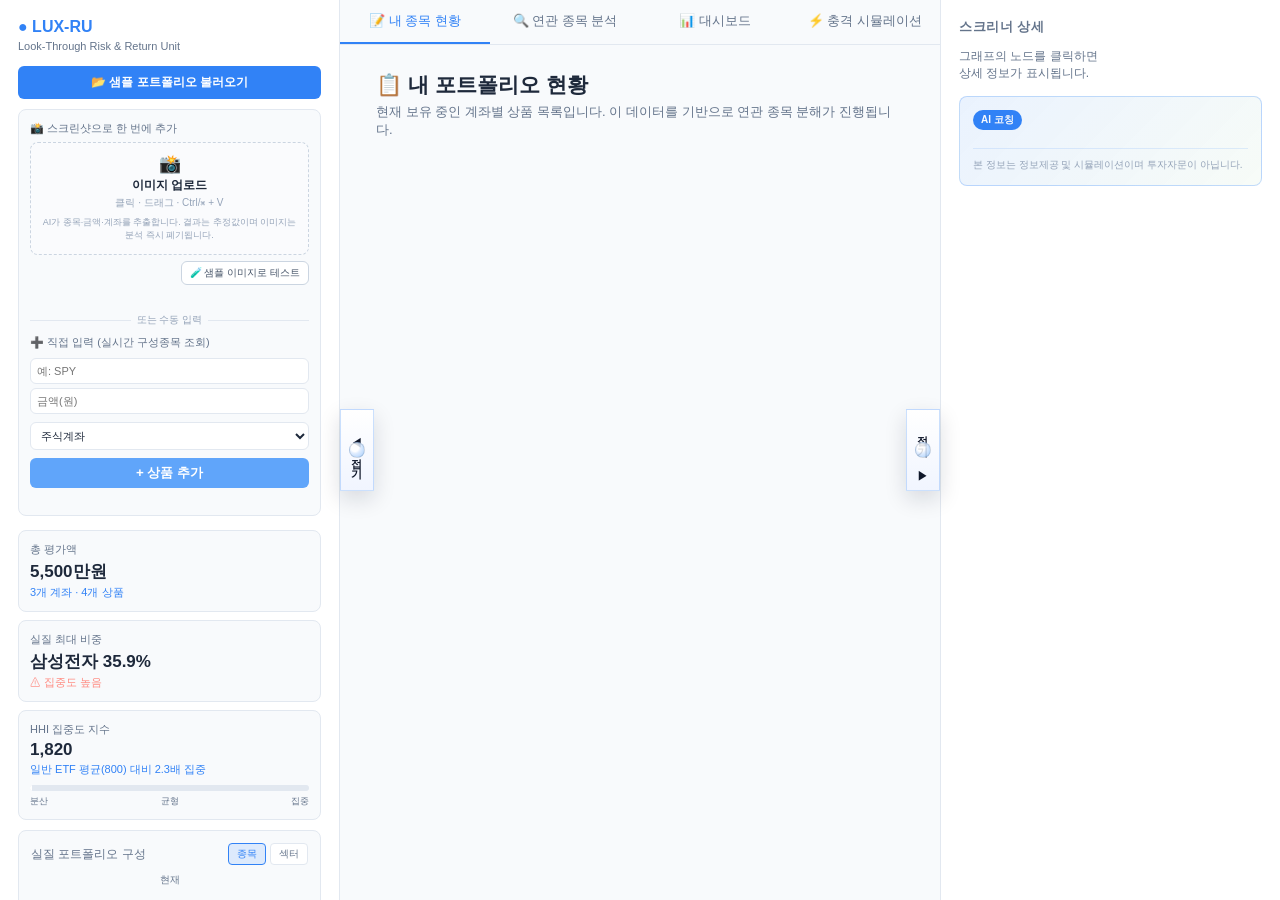
==== commit 0ecff492: "[verified] fix: restore screener hamburger panel toggles" ====
--- a/static/index.html
+++ b/static/index.html
@@ -272,30 +272,6 @@
         .dl-right {
             color: #64748b;
             font-size: 10px;
-        }
-
-        .dl-target {
-            color: #FFB74D;
-            font-size: 9px;
-            margin-left: 4px;
-        }
-
-        /* 목표 설정 모달 트리거 */
-        .goal-btn {
-            width: 100%;
-            padding: 8px;
-            margin-top: 6px;
-            background: #FFB74D22;
-            border: 1px solid #FFB74D44;
-            border-radius: 6px;
-            color: #FFB74D;
-            cursor: pointer;
-            font-size: 11px;
-            transition: all 0.2s;
-        }
-
-        .goal-btn:hover {
-            background: #FFB74D33;
         }
 
         .view-toggle {
@@ -890,6 +866,232 @@
         .source-item .src-amt {
             color: #64748b;
             font-size: 11px;
+        }
+
+        .node-insights {
+            display: none;
+            margin-top: 14px;
+            padding-top: 10px;
+            border-top: 1px solid #e2e8f0;
+        }
+
+        .node-insights.visible {
+            display: block;
+        }
+
+        .nd-insights-title {
+            font-size: 11px;
+            color: #64748b;
+            margin-bottom: 8px;
+            font-weight: 600;
+        }
+
+        .nd-insights-state {
+            font-size: 11px;
+            color: #64748b;
+            line-height: 1.5;
+            background: #f8fafc;
+            border: 1px solid #e2e8f0;
+            border-radius: 6px;
+            padding: 9px;
+        }
+
+        .nd-insights-state.error {
+            color: #b91c1c;
+            border-color: #fecaca;
+            background: #fff1f2;
+        }
+
+        .nd-event-section {
+            margin-top: 10px;
+        }
+
+        .nd-event-heading {
+            font-size: 11px;
+            color: #334155;
+            margin-bottom: 6px;
+            font-weight: 600;
+        }
+
+        .nd-event-subheading {
+            font-size: 10px;
+            color: #64748b;
+            margin: 6px 0 4px;
+            font-weight: 600;
+        }
+
+        .nd-event-empty {
+            font-size: 10px;
+            color: #94a3b8;
+            padding: 2px 0 4px;
+        }
+
+        .nd-event-list {
+            display: flex;
+            flex-direction: column;
+            gap: 5px;
+        }
+
+        .nd-event-item {
+            background: #f8fafc;
+            border: 1px solid #e2e8f0;
+            border-radius: 6px;
+            padding: 8px;
+        }
+
+        .nd-event-item-title {
+            font-size: 11px;
+            color: #1e293b;
+            line-height: 1.45;
+            margin-bottom: 4px;
+            word-break: break-word;
+        }
+
+        .nd-event-item-meta {
+            font-size: 10px;
+            color: #64748b;
+            display: flex;
+            justify-content: space-between;
+            gap: 8px;
+        }
+
+        .nd-event-meta-left {
+            display: inline-flex;
+            align-items: center;
+            gap: 6px;
+            min-width: 0;
+            flex-wrap: wrap;
+        }
+
+        .nd-event-item-link {
+            font-size: 10px;
+            color: #3182f6;
+            text-decoration: none;
+        }
+
+        .nd-event-item-link:hover {
+            text-decoration: underline;
+        }
+
+        .nd-sentiment-badge {
+            display: inline-block;
+            border-radius: 999px;
+            padding: 1px 6px;
+            font-size: 9px;
+            font-weight: 700;
+            letter-spacing: 0.2px;
+        }
+
+        .nd-sentiment-badge.positive {
+            color: #047857;
+            background: #d1fae5;
+            border: 1px solid #6ee7b7;
+        }
+
+        .nd-sentiment-badge.negative {
+            color: #b91c1c;
+            background: #fee2e2;
+            border: 1px solid #fca5a5;
+        }
+
+        .nd-sentiment-badge.neutral {
+            color: #475569;
+            background: #e2e8f0;
+            border: 1px solid #cbd5e1;
+        }
+
+        .nd-news-more {
+            margin-top: 6px;
+        }
+
+        .nd-news-more-btn {
+            width: 100%;
+            background: #f8fafc;
+            border: 1px solid #cbd5e1;
+            color: #334155;
+            border-radius: 6px;
+            padding: 6px 8px;
+            font-size: 11px;
+            cursor: pointer;
+            transition: background-color .15s ease, border-color .15s ease;
+        }
+
+        .nd-news-more-btn:hover {
+            background: #f1f5f9;
+            border-color: #94a3b8;
+        }
+
+        .nd-sentiment-summary {
+            background: #f8fafc;
+            border: 1px solid #e2e8f0;
+            border-radius: 8px;
+            padding: 8px;
+            margin-bottom: 8px;
+        }
+
+        .nd-sentiment-summary-title {
+            font-size: 10px;
+            color: #64748b;
+            font-weight: 600;
+            margin-bottom: 6px;
+        }
+
+        .nd-sentiment-row {
+            display: grid;
+            grid-template-columns: 36px 1fr auto;
+            align-items: center;
+            gap: 7px;
+            margin-top: 5px;
+        }
+
+        .nd-sentiment-name {
+            font-size: 10px;
+            color: #475569;
+        }
+
+        .nd-sentiment-track {
+            width: 100%;
+            height: 8px;
+            border-radius: 999px;
+            background: #e2e8f0;
+            overflow: hidden;
+        }
+
+        .nd-sentiment-fill {
+            height: 100%;
+            border-radius: 999px;
+            min-width: 0;
+        }
+
+        .nd-sentiment-fill.positive {
+            background: #10b981;
+        }
+
+        .nd-sentiment-fill.neutral {
+            background: #94a3b8;
+        }
+
+        .nd-sentiment-fill.negative {
+            background: #ef4444;
+        }
+
+        .nd-sentiment-pct {
+            font-size: 10px;
+            color: #334155;
+            font-weight: 600;
+            min-width: 56px;
+            text-align: right;
+        }
+
+        .nd-insights-notes {
+            margin-top: 8px;
+            font-size: 10px;
+            color: #64748b;
+            line-height: 1.45;
+        }
+
+        .nd-insights-note-row {
+            margin-top: 3px;
         }
 
         .ai-coach {
@@ -1073,100 +1275,6 @@
             height: 10px;
             border-radius: 50%;
             margin-right: 8px;
-        }
-
-        /* 목표 설정 모달 */
-        #goal-modal {
-            display: none;
-            position: fixed;
-            inset: 0;
-            background: rgba(0, 0, 0, 0.6);
-            z-index: 200;
-            align-items: center;
-            justify-content: center;
-        }
-
-        #goal-modal.show {
-            display: flex;
-        }
-
-        .goal-card {
-            background: #ffffff;
-            border: 1px solid #cbd5e1;
-            border-radius: 12px;
-            padding: 24px;
-            width: 420px;
-        }
-
-        .goal-card h3 {
-            font-size: 16px;
-            margin-bottom: 16px;
-            color: #FFB74D;
-        }
-
-        .goal-row {
-            display: flex;
-            align-items: center;
-            margin-bottom: 10px;
-            gap: 10px;
-        }
-
-        .goal-row label {
-            flex: 1;
-            font-size: 12px;
-            color: #1e293b;
-            display: flex;
-            align-items: center;
-            gap: 6px;
-        }
-
-        .goal-row input[type=range] {
-            flex: 2;
-        }
-
-        .goal-row .pct-display {
-            width: 50px;
-            text-align: right;
-            color: #FFB74D;
-            font-weight: 600;
-            font-size: 13px;
-        }
-
-        .goal-actions {
-            display: flex;
-            gap: 8px;
-            margin-top: 18px;
-        }
-
-        .goal-actions button {
-            flex: 1;
-            padding: 10px;
-            border-radius: 6px;
-            cursor: pointer;
-            font-size: 13px;
-            border: none;
-            font-weight: 500;
-        }
-
-        .goal-actions .save {
-            background: #FFB74D;
-            color: #f8fafc;
-        }
-
-        .goal-actions .cancel {
-            background: #e2e8f0;
-            color: #1e293b;
-        }
-
-        .goal-total {
-            font-size: 11px;
-            color: #64748b;
-            text-align: right;
-            margin-top: 8px;
-        }
-
-        .goal-total.over {
-            color: #FF8A80;
         }
 
         #mobile-panel-bar {
@@ -1713,6 +1821,49 @@
         .dash-table td.t-right { text-align: right;  padding: 8px 4px; color: #1e293b; font-weight: 600; }
         .dash-table td.t-center{ text-align: center; padding: 8px 4px; color: #64748b; }
 
+        /* --- Dashboard benchmark chart --- */
+        .dash-bench-meta {
+            font-size: 11px;
+            color: #64748b;
+            margin-bottom: 8px;
+        }
+        #dashBenchmarkSvg {
+            display: block;
+            width: 100%;
+            height: 230px;
+            border: 1px solid #f1f5f9;
+            border-radius: 8px;
+            background: #fcfdff;
+        }
+        .dash-bench-legend {
+            margin-top: 10px;
+            display: flex;
+            gap: 8px;
+            flex-wrap: wrap;
+        }
+        .dash-bench-item {
+            display: inline-flex;
+            align-items: center;
+            gap: 6px;
+            border: 1px solid #e2e8f0;
+            border-radius: 999px;
+            padding: 4px 8px;
+            font-size: 11px;
+            color: #475569;
+            background: #ffffff;
+        }
+        .dash-bench-dot {
+            width: 8px;
+            height: 8px;
+            border-radius: 50%;
+            flex-shrink: 0;
+        }
+        .dash-bench-note {
+            margin-top: 8px;
+            font-size: 11px;
+            color: #64748b;
+        }
+
         /* --- Sector list (좌측/대시보드 공통) --- */
         .sector-row {
             display: grid;
@@ -1974,7 +2125,12 @@
 
     <div id="mobile-panel-bar">
         <button id="mobile-left-toggle" class="mobile-panel-btn panel-toggle-btn" type="button">◀ 포트폴리오</button>
-        <button id="mobile-right-toggle" class="mobile-panel-btn panel-toggle-btn" type="button">워크플로우 ▶</button>
+        <button id="mobile-right-toggle" class="mobile-panel-btn panel-toggle-btn" type="button">☰ 스크리너</button>
+    </div>
+
+    <div id="desktop-panel-controls">
+        <button id="desktop-left-toggle" class="desktop-panel-btn panel-toggle-btn panel-handle" type="button">◀ 접기</button>
+        <button id="desktop-right-toggle" class="desktop-panel-btn panel-toggle-btn panel-handle" type="button">접기 ▶</button>
     </div>
 
     <div id="app">
@@ -2083,7 +2239,6 @@
                     </div>
                 </div>
                 <div class="donut-legend" id="donutLegend"></div>
-                <button class="goal-btn" id="goalBtn">🎯 목표 포트폴리오 설정</button>
             </div>
 
             <div class="view-toggle">
@@ -2200,6 +2355,16 @@
                     <div class="dash-card">
                         <div class="dash-card-label">최대 비중 종목</div>
                         <div id="dashMaxStock" class="dash-card-value">-</div>
+                    </div>
+                </div>
+
+                <div class="dash-card-row">
+                    <div class="dash-card">
+                        <h3 class="dash-card-heading">내 포트폴리오 수익률 vs 벤치마크 (KOSPI/S&P/나스닥)</h3>
+                        <div class="dash-bench-meta" id="dashBenchmarkRange">최근 1년 데이터를 불러오는 중입니다.</div>
+                        <svg id="dashBenchmarkSvg"></svg>
+                        <div class="dash-bench-legend" id="dashBenchmarkLegend"></div>
+                        <div class="dash-bench-note" id="dashBenchmarkNote"></div>
                     </div>
                 </div>
 
@@ -2236,9 +2401,9 @@
         <!-- ============ 우측 ============ -->
         <div id="right-panel">
             <div class="mobile-side-close mobile-side-close-right">
-                <button id="mobile-right-close" class="mobile-panel-btn panel-toggle-btn" type="button">열기 ▶</button>
+                <button id="mobile-right-close" class="mobile-panel-btn panel-toggle-btn" type="button">☰ 스크리너</button>
             </div>
-            <h2>워크플로우 상세</h2>
+            <h2>스크리너 상세</h2>
             <div id="empty-state" style="color:#64748b;font-size:12px;">
                 그래프의 노드를 클릭하면<br>상세 정보가 표시됩니다.
             </div>
@@ -2249,6 +2414,7 @@
                 <div class="row"><span class="k">전체 비중</span><span class="v" id="ndRatio"></span></div>
                 <div class="row"><span class="k">섹터</span><span class="v" id="ndSector"></span></div>
                 <div class="source-list" id="ndSources"></div>
+                <div class="node-insights" id="ndInsights"></div>
             </div>
 
             <div class="ai-coach" id="aiCoach">
@@ -2257,19 +2423,6 @@
                 <div style="margin-top:10px; padding-top:8px; border-top:1px solid #3182f622; font-size:10px; color:#94a3b8; line-height:1.5;">
                     본 정보는 정보제공 및 시뮬레이션이며 투자자문이 아닙니다.
                 </div>
-            </div>
-        </div>
-    </div>
-
-    <!-- 목표 포트폴리오 설정 모달 -->
-    <div id="goal-modal">
-        <div class="goal-card">
-            <h3>🎯 목표 섹터 비중 설정</h3>
-            <div id="goalSliders"></div>
-            <div class="goal-total" id="goalTotal">합계: 100%</div>
-            <div class="goal-actions">
-                <button class="cancel" id="goalCancel">취소</button>
-                <button class="save" id="goalSave">저장 및 갭 분석</button>
             </div>
         </div>
     </div>
@@ -2641,6 +2794,7 @@
         let totalAUM = 0;
         let graphData = null;
         let nodes = [], links = [];
+        let nodeInsightsRequestSeq = 0;
 
         function escapeHtml(text) {
             return String(text)
@@ -2747,7 +2901,6 @@
         // 3. 도넛 차트 (Before / After)
         // ============================================================
         let donutMode = "stock";
-        let goalWeights = null; // 사용자 설정 목표 (섹터 기준)
         // 가장 최근 Before 도넛이 선택한 main 슬라이스 키셋(ticker 또는 sector명).
         // After 도넛은 동일한 키셋으로 그려서 Before/After 간 슬라이스 구조가 보존되도록 함.
         let lastDonutMainKeys = null;
@@ -2787,19 +2940,6 @@
                 .attr("d", arc).attr("fill", d => d.data.color)
                 .attr("stroke", "#ffffff").attr("stroke-width", 2);
 
-            // 목표 비중 점선 오버레이 (sector 모드에서만)
-            if (opts.showGoal && donutMode === "sector" && goalWeights) {
-                const total = main.reduce((s, d) => s + d.value, 0);
-                const goalData = Object.entries(goalWeights).map(([name, pct]) => ({
-                    name, value: total * pct / 100, color: getSectorColor(name, `goal-${name}`)
-                }));
-                const goalArc = d3.arc().innerRadius(r + 2).outerRadius(r + 5).padAngle(0.015);
-                g.selectAll("path.goal").data(pie(goalData)).enter().append("path")
-                    .attr("class", "goal").attr("d", goalArc)
-                    .attr("fill", "none").attr("stroke", "#FFB74D")
-                    .attr("stroke-width", 2).attr("stroke-dasharray", "3,2");
-            }
-
             // 중앙 텍스트
             g.append("text").attr("text-anchor", "middle").attr("dy", "0.35em")
                 .attr("fill", "#64748b").attr("font-size", "9px").attr("y", -8)
@@ -2816,14 +2956,12 @@
             legend.innerHTML = "";
             main.slice(0, 6).forEach(d => {
                 const pct = ((d.value / totalAUM) * 100).toFixed(1);
-                const goalPct = (donutMode === "sector" && goalWeights && goalWeights[d.name] != null)
-                    ? `<span class="dl-target">목표 ${goalWeights[d.name]}%</span>` : "";
                 const el = document.createElement("div");
                 el.className = "donut-legend-item";
                 el.innerHTML = `
       <div class="dl-left">
         <div class="dl-dot" style="background:${d.color}"></div>
-        <span>${d.name}</span>${goalPct}
+        <span>${d.name}</span>
       </div>
       <div class="dl-right">${(d.value / 10000).toFixed(0)}만 · ${pct}%</div>`;
                 legend.appendChild(el);
@@ -2912,7 +3050,6 @@
             );
             renderDonut("donutBefore", data, {
                 label: "현재", centerText: (totalAUM / 10000).toFixed(0) + "만",
-                showGoal: true,
                 mainKeys: lastDonutMainKeys
             });
             document.getElementById("donutBeforeAmt").textContent = (totalAUM / 10000).toFixed(0) + "만원";
@@ -3421,9 +3558,291 @@
         // ============================================================
         function fmt(n) { return (n / 10000).toFixed(0) + "만원"; }
 
+        function formatNodeInsightTime(isoText) {
+            if (!isoText) return "-";
+            const dt = new Date(isoText);
+            if (Number.isNaN(dt.getTime())) return "-";
+            return new Intl.DateTimeFormat("ko-KR", {
+                timeZone: "Asia/Seoul",
+                month: "2-digit",
+                day: "2-digit",
+                hour: "2-digit",
+                minute: "2-digit",
+                hour12: false,
+            }).format(dt);
+        }
+
+        function getNewsSentiment(item) {
+            const text = `${item?.title || ""} ${item?.summary || ""}`.toLowerCase();
+            const positiveTerms = [
+                "surge", "beat", "upgrade", "strong", "growth", "record", "profit", "rebound",
+                "상승", "호조", "성장", "최고", "증가", "흑자", "강세", "개선",
+            ];
+            const negativeTerms = [
+                "drop", "fall", "miss", "downgrade", "weak", "decline", "loss", "lawsuit", "risk",
+                "하락", "부진", "감소", "적자", "약세", "우려", "리스크", "소송", "충격",
+            ];
+
+            let pos = 0;
+            let neg = 0;
+            positiveTerms.forEach((w) => { if (text.includes(w)) pos += 1; });
+            negativeTerms.forEach((w) => { if (text.includes(w)) neg += 1; });
+
+            if (pos > neg) return { key: "positive", label: "긍정" };
+            if (neg > pos) return { key: "negative", label: "부정" };
+            return { key: "neutral", label: "중립" };
+        }
+
+        function buildNewsSentimentSummary(newsItems) {
+            if (!Array.isArray(newsItems) || newsItems.length === 0) return "";
+            const counters = { positive: 0, neutral: 0, negative: 0 };
+            newsItems.forEach((item) => {
+                const key = getNewsSentiment(item)?.key || "neutral";
+                if (Object.prototype.hasOwnProperty.call(counters, key)) {
+                    counters[key] += 1;
+                }
+            });
+            const total = counters.positive + counters.neutral + counters.negative;
+            if (total <= 0) return "";
+
+            const rows = [
+                { key: "positive", label: "긍정", count: counters.positive },
+                { key: "neutral", label: "중립", count: counters.neutral },
+                { key: "negative", label: "부정", count: counters.negative },
+            ];
+
+            return `
+                <div class="nd-sentiment-summary">
+                    <div class="nd-sentiment-summary-title">감성 분포 (${total}건)</div>
+                    ${rows.map((row) => {
+                        const pct = Math.round((row.count / total) * 100);
+                        return `
+                            <div class="nd-sentiment-row">
+                                <span class="nd-sentiment-name">${row.label}</span>
+                                <div class="nd-sentiment-track">
+                                    <div class="nd-sentiment-fill ${row.key}" style="width:${pct}%;"></div>
+                                </div>
+                                <span class="nd-sentiment-pct">${pct}% (${row.count})</span>
+                            </div>
+                        `;
+                    }).join("")}
+                </div>
+            `;
+        }
+
+        function toNodeInsightList(items, emptyText = "최근 1개월 데이터가 없습니다.", options = {}) {
+            if (!Array.isArray(items) || items.length === 0) {
+                return `<div class="nd-event-empty">${escapeHtml(emptyText)}</div>`;
+            }
+            const maxItems = Number.isFinite(options?.maxItems) ? Math.max(1, Number(options.maxItems)) : 12;
+            const initialLimit = Number.isFinite(options?.initialLimit) ? Math.max(1, Number(options.initialLimit)) : 0;
+            const withSentiment = !!options?.sentiment;
+            const listKeyRaw = String(options?.listKey || "list");
+            const listKey = listKeyRaw.replace(/[^a-zA-Z0-9_-]/g, "") || "list";
+            const safeItems = items.slice(0, maxItems);
+            const hasMore = initialLimit > 0 && safeItems.length > initialLimit;
+
+            return `<div class="nd-event-list">${
+                safeItems.map((item, idx) => {
+                    const title = escapeHtml(item?.title || item?.kind || "이벤트");
+                    const source = escapeHtml(item?.source || "source");
+                    const timeText = escapeHtml(formatNodeInsightTime(item?.occurred_at_kst));
+                    const rawUrl = String(item?.url || "").trim();
+                    const safeUrl = /^https?:\/\//i.test(rawUrl) ? rawUrl : "";
+                    const sentiment = withSentiment ? getNewsSentiment(item) : null;
+                    const sentimentHtml = sentiment
+                        ? `<span class="nd-sentiment-badge ${sentiment.key}">${sentiment.label}</span>`
+                        : "";
+                    const extraClass = hasMore && idx >= initialLimit ? ` nd-extra-${listKey}` : "";
+                    const extraStyle = hasMore && idx >= initialLimit ? " style=\"display:none;\"" : "";
+                    const linkHtml = safeUrl
+                        ? `<a class="nd-event-item-link" href="${escapeHtml(safeUrl)}" target="_blank" rel="noopener noreferrer">원문</a>`
+                        : "";
+                    return `
+                        <div class="nd-event-item${extraClass}"${extraStyle}>
+                            <div class="nd-event-item-title">${title}</div>
+                            <div class="nd-event-item-meta">
+                                <span class="nd-event-meta-left">${timeText} · ${source} ${sentimentHtml}</span>
+                                ${linkHtml}
+                            </div>
+                        </div>
+                    `;
+                }).join("")
+            }</div>${
+                hasMore
+                    ? `<div class="nd-news-more"><button type="button" class="nd-news-more-btn" data-news-toggle="${listKey}" data-expanded="false">더보기 (${safeItems.length - initialLimit}개)</button></div>`
+                    : ""
+            }`;
+        }
+
+        function bindNodeInsightsInteractions() {
+            const root = document.getElementById("ndInsights");
+            if (!root) return;
+            root.querySelectorAll("button[data-news-toggle]").forEach((btn) => {
+                btn.addEventListener("click", () => {
+                    const key = String(btn.dataset.newsToggle || "list");
+                    const expanded = btn.dataset.expanded === "true";
+                    const extraRows = root.querySelectorAll(`.nd-extra-${key}`);
+                    extraRows.forEach((row) => {
+                        row.style.display = expanded ? "none" : "block";
+                    });
+                    btn.dataset.expanded = expanded ? "false" : "true";
+                    const hiddenCount = extraRows.length;
+                    btn.textContent = expanded ? `더보기 (${hiddenCount}개)` : "접기";
+                });
+            });
+        }
+
+        function renderNodeInsightsState(message, isError = false) {
+            const el = document.getElementById("ndInsights");
+            if (!el) return;
+            el.classList.add("visible");
+            el.innerHTML = `<div class="nd-insights-title">종목 이벤트/뉴스 (최근 1개월, KST)</div>
+                <div class="nd-insights-state ${isError ? "error" : ""}">${escapeHtml(message)}</div>`;
+        }
+
+        function ensureNodeDetailLayout() {
+            const panel = document.getElementById("nodeDetail");
+            if (!panel) return;
+            if (
+                document.getElementById("ndName")
+                && document.getElementById("ndTicker")
+                && document.getElementById("ndAmount")
+                && document.getElementById("ndRatio")
+                && document.getElementById("ndSector")
+                && document.getElementById("ndSources")
+                && document.getElementById("ndInsights")
+            ) {
+                return;
+            }
+            panel.innerHTML = `
+                <div class="name" id="ndName"></div>
+                <div class="ticker" id="ndTicker"></div>
+                <div class="row"><span class="k">실질 투자금액</span><span class="v" id="ndAmount"></span></div>
+                <div class="row"><span class="k">전체 비중</span><span class="v" id="ndRatio"></span></div>
+                <div class="row"><span class="k">섹터</span><span class="v" id="ndSector"></span></div>
+                <div class="source-list" id="ndSources"></div>
+                <div class="node-insights" id="ndInsights"></div>
+            `;
+        }
+
+        function renderNodeInsightsPayload(payload) {
+            const el = document.getElementById("ndInsights");
+            if (!el) return;
+            el.classList.add("visible");
+
+            const isUs = !!payload?.is_us;
+            const filingsUs = Array.isArray(payload?.filings?.us) ? payload.filings.us : [];
+            const filingsKr = Array.isArray(payload?.filings?.kr) ? payload.filings.kr : [];
+            const earningsUs = Array.isArray(payload?.earnings?.us) ? payload.earnings.us : [];
+            const earningsKr = Array.isArray(payload?.earnings?.kr) ? payload.earnings.kr : [];
+            const transcriptEarnings = Array.isArray(payload?.transcripts?.us_earnings) ? payload.transcripts.us_earnings : [];
+            const transcriptCorporate = Array.isArray(payload?.transcripts?.us_corporate) ? payload.transcripts.us_corporate : [];
+            const news = Array.isArray(payload?.news) ? payload.news : [];
+            const newsSentimentSummary = buildNewsSentimentSummary(news);
+            const notes = Array.isArray(payload?.notes) ? payload.notes : [];
+            const errors = Array.isArray(payload?.errors) ? payload.errors : [];
+
+            const filingsSection = isUs ? `
+                <div class="nd-event-section">
+                    <div class="nd-event-heading">공시자료</div>
+                    <div class="nd-event-subheading">미국 (20-F, 10-K, 10-Q, 8-K, 6-K)</div>
+                    ${toNodeInsightList(filingsUs)}
+                </div>
+            ` : `
+                <div class="nd-event-section">
+                    <div class="nd-event-heading">공시자료</div>
+                    <div class="nd-event-subheading">한국 (분기/반기/사업보고서)</div>
+                    ${toNodeInsightList(filingsKr, "현재 자동 수집 데이터가 없습니다.")}
+                </div>
+            `;
+
+            const earningsSection = isUs ? `
+                <div class="nd-event-section">
+                    <div class="nd-event-heading">실적발표</div>
+                    <div class="nd-event-subheading">미국</div>
+                    ${toNodeInsightList(earningsUs)}
+                </div>
+            ` : `
+                <div class="nd-event-section">
+                    <div class="nd-event-heading">실적발표</div>
+                    <div class="nd-event-subheading">한국</div>
+                    ${toNodeInsightList(earningsKr, "현재 자동 수집 데이터가 없습니다.")}
+                </div>
+            `;
+
+            const transcriptsSection = isUs ? `
+                <div class="nd-event-section">
+                    <div class="nd-event-heading">어닝콜 스크립트 (미국)</div>
+                    ${toNodeInsightList(transcriptEarnings, "최근 1개월 내 식별된 스크립트가 없습니다.")}
+                </div>
+
+                <div class="nd-event-section">
+                    <div class="nd-event-heading">기업이벤트 스크립트 (미국)</div>
+                    ${toNodeInsightList(transcriptCorporate, "최근 1개월 내 식별된 스크립트가 없습니다.")}
+                </div>
+            ` : "";
+
+            el.innerHTML = `
+                <div class="nd-insights-title">종목 이벤트/뉴스 (최근 1개월, KST)</div>
+
+                ${filingsSection}
+                ${earningsSection}
+                ${transcriptsSection}
+
+                <div class="nd-event-section">
+                    <div class="nd-event-heading">뉴스</div>
+                    ${newsSentimentSummary}
+                    ${toNodeInsightList(news, "최근 1개월 내 뉴스가 없습니다.", {
+                        sentiment: true,
+                        initialLimit: 3,
+                        maxItems: 30,
+                        listKey: "news"
+                    })}
+                </div>
+
+                <div class="nd-insights-notes">
+                    ${notes.map((note) => `<div class="nd-insights-note-row">• ${escapeHtml(note)}</div>`).join("")}
+                    ${errors.map((msg) => `<div class="nd-insights-note-row">• ${escapeHtml(msg)}</div>`).join("")}
+                </div>
+            `;
+            bindNodeInsightsInteractions();
+        }
+
+        async function loadNodeInsights(n) {
+            const insightsEl = document.getElementById("ndInsights");
+            if (!insightsEl) return;
+            const reqSeq = ++nodeInsightsRequestSeq;
+            if (!n || n.type !== "stock" || !n.ticker) {
+                insightsEl.classList.remove("visible");
+                insightsEl.innerHTML = "";
+                return;
+            }
+
+            renderNodeInsightsState("최근 1개월 이벤트/뉴스 데이터를 불러오는 중입니다.");
+
+            try {
+                const endpoint = `/api/portfolio/instrument-insights?ticker=${encodeURIComponent(n.ticker)}&days=30&news_limit=30`;
+                const res = await fetch(endpoint);
+                const data = await res.json().catch(() => ({}));
+                if (reqSeq !== nodeInsightsRequestSeq) return;
+                if (!res.ok || !data || data.status !== "ok") {
+                    const msg = data?.message || "종목 이벤트/뉴스 조회에 실패했습니다.";
+                    renderNodeInsightsState(msg, true);
+                    return;
+                }
+                renderNodeInsightsPayload(data);
+            } catch (err) {
+                if (reqSeq !== nodeInsightsRequestSeq) return;
+                const message = (err && err.message) ? err.message : "네트워크 오류";
+                renderNodeInsightsState(`종목 이벤트/뉴스 조회 실패: ${message}`, true);
+            }
+        }
+
         function showNodeDetail(n) {
             selectedNode = n;
             document.getElementById("empty-state").style.display = "none";
+            ensureNodeDetailLayout();
             document.getElementById("nodeDetail").classList.add("visible");
             if (isMobileLayout()) {
                 openRightPanel();
@@ -3456,6 +3875,8 @@
                     srcDiv.appendChild(item);
                 });
             }
+
+            loadNodeInsights(n);
             render();
         }
 
@@ -4172,84 +4593,8 @@
                 if (target === "holdings" && graphData) renderMyHoldings();
             });
         });
-
-
-
         // ============================================================
-        // 8. 목표 포트폴리오 모달
-        // ============================================================
-        const DEFAULT_GOAL = { "반도체": 25, "IT": 15, "2차전지": 15, "바이오": 10, "금융": 20, "기타": 15 };
-
-        function openGoalModal() {
-            const modal = document.getElementById("goal-modal");
-            const cont = document.getElementById("goalSliders");
-            cont.innerHTML = "";
-            const init = goalWeights || DEFAULT_GOAL;
-            Object.entries(init).forEach(([sector, pct]) => {
-                const row = document.createElement("div");
-                row.className = "goal-row";
-                row.innerHTML = `
-      <label><div style="width:10px;height:10px;border-radius:50%;background:${getSectorColor(sector, sector)}"></div>${sector}</label>
-      <input type="range" min="0" max="60" value="${pct}" data-sector="${sector}">
-      <div class="pct-display">${pct}%</div>
-    `;
-                cont.appendChild(row);
-            });
-            cont.querySelectorAll("input[type=range]").forEach(inp => {
-                inp.addEventListener("input", e => {
-                    e.target.parentElement.querySelector(".pct-display").textContent = e.target.value + "%";
-                    updateGoalTotal();
-                });
-            });
-            updateGoalTotal();
-            modal.classList.add("show");
-        }
-        function updateGoalTotal() {
-            const total = Array.from(document.querySelectorAll("#goalSliders input[type=range]"))
-                .reduce((s, inp) => s + (+inp.value), 0);
-            const el = document.getElementById("goalTotal");
-            el.textContent = `합계: ${total}%`;
-            el.className = "goal-total " + (total !== 100 ? "over" : "");
-        }
-        document.getElementById("goalBtn").addEventListener("click", openGoalModal);
-        document.getElementById("goalCancel").addEventListener("click", () => {
-            document.getElementById("goal-modal").classList.remove("show");
-        });
-        document.getElementById("goalSave").addEventListener("click", () => {
-            const result = {};
-            document.querySelectorAll("#goalSliders input[type=range]").forEach(inp => {
-                result[inp.dataset.sector] = +inp.value;
-            });
-            goalWeights = result;
-            document.getElementById("goal-modal").classList.remove("show");
-            // 섹터 모드로 자동 전환
-            donutMode = "sector";
-            document.querySelectorAll(".donut-tab").forEach(t => t.classList.toggle("active", t.dataset.mode === "sector"));
-            refreshLeftPanel();
-            // 우측 코칭에 갭 분석 추가
-            showGapAnalysis();
-        });
-
-        function showGapAnalysis() {
-            const current = aggregateBySector();
-            const currentMap = {};
-            current.forEach(c => { currentMap[c.name] = (c.value / totalAUM * 100); });
-            let gapHtml = `<b style="color:#FFB74D">🎯 목표 대비 갭 분석</b><br><br>`;
-            Object.entries(goalWeights).forEach(([sector, target]) => {
-                const cur = currentMap[sector] || 0;
-                const gap = cur - target;
-                const sign = gap > 0 ? "+" : "";
-                const color = Math.abs(gap) < 3 ? "#60a5fa" : Math.abs(gap) < 10 ? "#FFB74D" : "#FF8A80";
-                gapHtml += `<div style="display:flex;justify-content:space-between;margin-bottom:4px;">
-      <span>${sector}</span>
-      <span>현재 ${cur.toFixed(0)}% / 목표 ${target}% <b style="color:${color}">(${sign}${gap.toFixed(0)}%p)</b></span>
-    </div>`;
-            });
-            document.getElementById("coachMsg").innerHTML = gapHtml;
-        }
-
-        // ============================================================
-        // 9. 포트폴리오 라이브 로드 로직
+        // 8. 포트폴리오 라이브 로드 로직
         // ============================================================
         const LIVE_ANALYSIS_STEPS = [
             {
@@ -5505,7 +5850,6 @@
                 hideGraphHoverTooltip();
                 alertedTickers.clear();
                 tickerImpactMap = {};
-                goalWeights = null;
                 
                 appendLiveAnalysisLog("TRACE", "그래프 반영", "화면 리렌더/시뮬레이션 재시작");
                 document.getElementById("simResult").classList.remove("visible");
@@ -5581,7 +5925,6 @@
             alertedTickers.clear();
             tickerImpactMap = {};
             shockPinned = false;
-            goalWeights = null;
 
             document.getElementById("nodeDetail").classList.remove("visible");
             document.getElementById("empty-state").style.display = "block";
@@ -5702,6 +6045,246 @@
             }
         });
 
+        let dashboardBenchmarkReqSeq = 0;
+        const DASH_BENCHMARK_LINES = [
+            { key: "portfolio_return_pct", label: "내 포트폴리오", color: "#1d4ed8", width: 2.8 },
+            { key: "kospi_return_pct",     label: "KOSPI",        color: "#ef4444", width: 1.9 },
+            { key: "sp500_return_pct",     label: "S&P 500",      color: "#16a34a", width: 1.9 },
+            { key: "nasdaq_return_pct",    label: "NASDAQ",       color: "#f59e0b", width: 1.9 },
+        ];
+
+        function formatSignedPct(value, digits = 1) {
+            const v = Number(value);
+            if (!Number.isFinite(v)) return "-";
+            return `${v > 0 ? "+" : ""}${v.toFixed(digits)}%`;
+        }
+
+        function renderDashboardBenchmarkPlaceholder(message) {
+            const svg = d3.select("#dashBenchmarkSvg");
+            svg.selectAll("*").remove();
+            const w = svg.node()?.clientWidth || 640;
+            const h = 230;
+            svg.attr("viewBox", `0 0 ${w} ${h}`);
+            svg.append("text")
+                .attr("x", w / 2)
+                .attr("y", h / 2)
+                .attr("text-anchor", "middle")
+                .attr("fill", "#94a3b8")
+                .attr("font-size", "12px")
+                .text(message || "비교 데이터를 불러오는 중입니다.");
+            const legend = document.getElementById("dashBenchmarkLegend");
+            if (legend) legend.innerHTML = "";
+        }
+
+        function renderDashboardBenchmarkChart(result) {
+            const rangeEl = document.getElementById("dashBenchmarkRange");
+            const noteEl = document.getElementById("dashBenchmarkNote");
+            const legendEl = document.getElementById("dashBenchmarkLegend");
+            const rawSeries = Array.isArray(result?.series) ? result.series : [];
+            if (!rawSeries.length) {
+                renderDashboardBenchmarkPlaceholder("비교 시계열 데이터가 없습니다.");
+                if (rangeEl) rangeEl.textContent = "최근 1년 벤치마크 비교";
+                if (noteEl) noteEl.textContent = "";
+                return;
+            }
+
+            const parseDate = d3.timeParse("%Y-%m-%d");
+            const toNumOrNaN = (v) => (v === null || v === undefined || v === "" ? NaN : Number(v));
+            const data = rawSeries
+                .map((d) => ({
+                    date: parseDate(d.date),
+                    portfolio_return_pct: toNumOrNaN(d.portfolio_return_pct),
+                    kospi_return_pct: toNumOrNaN(d.kospi_return_pct),
+                    sp500_return_pct: toNumOrNaN(d.sp500_return_pct),
+                    nasdaq_return_pct: toNumOrNaN(d.nasdaq_return_pct),
+                }))
+                .filter((d) => d.date != null);
+            if (!data.length) {
+                renderDashboardBenchmarkPlaceholder("비교 시계열 파싱에 실패했습니다.");
+                if (rangeEl) rangeEl.textContent = "최근 1년 벤치마크 비교";
+                if (noteEl) noteEl.textContent = "";
+                return;
+            }
+
+            const hasSeries = (key) => data.some((d) => Number.isFinite(d[key]));
+            const availableLines = DASH_BENCHMARK_LINES.filter((line) => hasSeries(line.key));
+            if (!availableLines.length) {
+                renderDashboardBenchmarkPlaceholder("표시 가능한 수익률 데이터가 없습니다.");
+                if (rangeEl) rangeEl.textContent = "최근 1년 벤치마크 비교";
+                if (noteEl) noteEl.textContent = "";
+                return;
+            }
+
+            const allValues = [];
+            availableLines.forEach((line) => {
+                data.forEach((d) => {
+                    const v = Number(d[line.key]);
+                    if (Number.isFinite(v)) allValues.push(v);
+                });
+            });
+            const yMin = Math.min(...allValues, 0);
+            const yMax = Math.max(...allValues, 0);
+            const yPad = Math.max((yMax - yMin) * 0.12, 1.8);
+
+            const svg = d3.select("#dashBenchmarkSvg");
+            svg.selectAll("*").remove();
+            const w = svg.node()?.clientWidth || 640;
+            const h = 230;
+            svg.attr("viewBox", `0 0 ${w} ${h}`);
+
+            const margin = { top: 18, right: 18, bottom: 32, left: 60 };
+            const innerW = w - margin.left - margin.right;
+            const innerH = h - margin.top - margin.bottom;
+
+            const x = d3.scaleTime()
+                .domain(d3.extent(data, (d) => d.date))
+                .range([0, innerW]);
+            const y = d3.scaleLinear()
+                .domain([yMin - yPad, yMax + yPad])
+                .range([innerH, 0]);
+
+            const g = svg.append("g").attr("transform", `translate(${margin.left},${margin.top})`);
+            const periodDays = Math.round((data[data.length - 1].date - data[0].date) / (1000 * 60 * 60 * 24));
+            const xFmt = periodDays > 360 ? d3.timeFormat("%Y-%m") : d3.timeFormat("%m/%d");
+
+            g.append("g")
+                .attr("transform", `translate(0,${innerH})`)
+                .call(d3.axisBottom(x).ticks(6).tickFormat(xFmt))
+                .selectAll("text")
+                .attr("fill", "#64748b")
+                .attr("font-size", "10px");
+
+            g.append("g")
+                .call(d3.axisLeft(y).ticks(5).tickFormat((d) => `${d > 0 ? "+" : ""}${d.toFixed(0)}%`))
+                .selectAll("text")
+                .attr("fill", "#64748b")
+                .attr("font-size", "10px");
+
+            g.selectAll(".domain, .tick line").attr("stroke", "#e2e8f0");
+
+            g.append("line")
+                .attr("x1", 0)
+                .attr("x2", innerW)
+                .attr("y1", y(0))
+                .attr("y2", y(0))
+                .attr("stroke", "#94a3b8")
+                .attr("stroke-width", 1)
+                .attr("stroke-dasharray", "4,3");
+
+            const lineBuilder = (key) => d3.line()
+                .defined((d) => Number.isFinite(d[key]))
+                .x((d) => x(d.date))
+                .y((d) => y(d[key]))
+                .curve(d3.curveMonotoneX);
+
+            availableLines.forEach((line) => {
+                g.append("path")
+                    .datum(data)
+                    .attr("fill", "none")
+                    .attr("stroke", line.color)
+                    .attr("stroke-width", line.width)
+                    .attr("d", lineBuilder(line.key));
+
+                const pts = data.filter((d) => Number.isFinite(d[line.key]));
+                if (!pts.length) return;
+                const last = pts[pts.length - 1];
+                g.append("circle")
+                    .attr("cx", x(last.date))
+                    .attr("cy", y(last[line.key]))
+                    .attr("r", 3.2)
+                    .attr("fill", line.color);
+            });
+
+            const getLastValue = (key) => {
+                for (let i = data.length - 1; i >= 0; i--) {
+                    if (Number.isFinite(data[i][key])) return data[i][key];
+                }
+                return null;
+            };
+            if (legendEl) {
+                legendEl.innerHTML = availableLines.map((line) => {
+                    const v = getLastValue(line.key);
+                    return `
+                        <span class="dash-bench-item">
+                            <span class="dash-bench-dot" style="background:${line.color};"></span>
+                            <span>${line.label} ${formatSignedPct(v)}</span>
+                        </span>
+                    `;
+                }).join("");
+            }
+
+            const missingLabels = DASH_BENCHMARK_LINES
+                .filter((line) => line.key !== "portfolio_return_pct" && !availableLines.some((x) => x.key === line.key))
+                .map((line) => line.label);
+            const coverageText = `포트폴리오 커버리지 ${(Number(result?.data_coverage || 0) * 100).toFixed(0)}%`;
+            const actualStart = rawSeries[0]?.date || result.start;
+            const actualEnd = rawSeries[rawSeries.length - 1]?.date || result.end;
+            if (rangeEl) {
+                rangeEl.textContent = `${actualStart} ~ ${actualEnd} · 기준일 대비 누적 수익률`;
+            }
+            if (noteEl) {
+                noteEl.textContent = missingLabels.length
+                    ? `${coverageText} · 미수신 벤치마크: ${missingLabels.join(", ")}`
+                    : coverageText;
+            }
+        }
+
+        async function renderDashboardBenchmarkComparison() {
+            const rangeEl = document.getElementById("dashBenchmarkRange");
+            const noteEl = document.getElementById("dashBenchmarkNote");
+
+            if (!graphData || !graphData.tickerNodes || graphData.tickerNodes.size === 0) {
+                renderDashboardBenchmarkPlaceholder("먼저 포트폴리오 분석을 실행해주세요.");
+                if (rangeEl) rangeEl.textContent = "최근 1년 벤치마크 비교";
+                if (noteEl) noteEl.textContent = "";
+                return;
+            }
+
+            const positions = Array.from(graphData.tickerNodes.values())
+                .filter((n) => Number(n.amount) > 0)
+                .map((n) => ({ ticker: n.ticker, amount: Number(n.amount) || 0 }));
+            if (!positions.length) {
+                renderDashboardBenchmarkPlaceholder("비교할 종목이 없습니다.");
+                if (rangeEl) rangeEl.textContent = "최근 1년 벤치마크 비교";
+                if (noteEl) noteEl.textContent = "";
+                return;
+            }
+
+            const reqSeq = ++dashboardBenchmarkReqSeq;
+            if (rangeEl) rangeEl.textContent = "최근 1년 데이터를 불러오는 중입니다.";
+            if (noteEl) noteEl.textContent = "";
+            renderDashboardBenchmarkPlaceholder("시계열 데이터를 조회하고 있습니다...");
+
+            try {
+                const resp = await fetch("/api/portfolio/benchmark-compare", {
+                    method: "POST",
+                    headers: { "Content-Type": "application/json" },
+                    body: JSON.stringify({ positions, period_days: 365 }),
+                });
+                const raw = await resp.text();
+                if (reqSeq !== dashboardBenchmarkReqSeq) return;
+
+                let result;
+                try {
+                    result = JSON.parse(raw);
+                } catch (parseErr) {
+                    throw new Error(`응답 파싱 실패: ${parseErr.message}`);
+                }
+                if (!resp.ok) {
+                    throw new Error(result?.message || `HTTP ${resp.status}`);
+                }
+                if (result?.status !== "success") {
+                    throw new Error(result?.message || "비교 데이터 조회 실패");
+                }
+                renderDashboardBenchmarkChart(result);
+            } catch (err) {
+                if (reqSeq !== dashboardBenchmarkReqSeq) return;
+                renderDashboardBenchmarkPlaceholder("비교 데이터를 불러오지 못했습니다.");
+                if (rangeEl) rangeEl.textContent = "최근 1년 벤치마크 비교";
+                if (noteEl) noteEl.textContent = `오류: ${err?.message || "알 수 없는 오류"}`;
+            }
+        }
+
         function renderDashboard() {
             const stockNodes = graphData.nodes.filter((n) => n.type === "stock");
             const sectorMap = {};
@@ -5777,6 +6360,8 @@
             document.getElementById("dashMaxStock").textContent = topName
                 ? `${topName} ${topPct.toFixed(1)}%`
                 : "-";
+
+            renderDashboardBenchmarkComparison();
         }
 
         // 패널 토글 제어
@@ -5819,8 +6404,8 @@
             mobileOverlay.classList.remove("open");
             document.body.style.overflow = "";
 
-            if (mobileLeftToggle) mobileLeftToggle.textContent = "열기";
-            if (mobileRightToggle) mobileRightToggle.textContent = "열기";
+            if (mobileLeftToggle) mobileLeftToggle.textContent = "◀ 포트폴리오";
+            if (mobileRightToggle) mobileRightToggle.textContent = "☰ 스크리너";
             if (desktopLeftToggle) {
                 desktopLeftToggle.textContent = isLeftPanelCollapsed ? "◀ 열기" : "◀ 접기";
                 if (isLeftPanelCollapsed) {
@@ -5832,7 +6417,7 @@
                 }
             }
             if (desktopRightToggle) {
-                desktopRightToggle.textContent = isRightPanelCollapsed ? "열기 ▶" : "접기 ▶";
+                desktopRightToggle.textContent = isRightPanelCollapsed ? "☰ 스크리너" : "접기 ▶";
                 if (isRightPanelCollapsed) {
                     desktopRightToggle.classList.add("folded");
                     desktopRightToggle.style.right = "0";
@@ -5857,14 +6442,14 @@
                 mobileLeftClose.textContent = isLeftPanelOpen ? "◀ 접기" : "◀ 열기";
             }
             if (mobileRightClose) {
-                mobileRightClose.textContent = isRightPanelOpen ? "접기 ▶" : "열기 ▶";
+                mobileRightClose.textContent = isRightPanelOpen ? "접기 ▶" : "☰ 스크리너";
             }
 
             if (mobileLeftToggle) {
                 mobileLeftToggle.textContent = isLeftPanelOpen ? "◀ 접기" : "◀ 포트폴리오";
             }
             if (mobileRightToggle) {
-                mobileRightToggle.textContent = isRightPanelOpen ? "접기 ▶" : "워크플로우 ▶";
+                mobileRightToggle.textContent = isRightPanelOpen ? "접기 ▶" : "☰ 스크리너";
             }
 
             if (desktopLeftToggle) {
@@ -5873,7 +6458,7 @@
                 desktopLeftToggle.style.left = "0";
             }
             if (desktopRightToggle) {
-                desktopRightToggle.textContent = "열기";
+                desktopRightToggle.textContent = "☰ 스크리너";
                 desktopRightToggle.classList.add("folded");
                 desktopRightToggle.style.right = "0";
             }
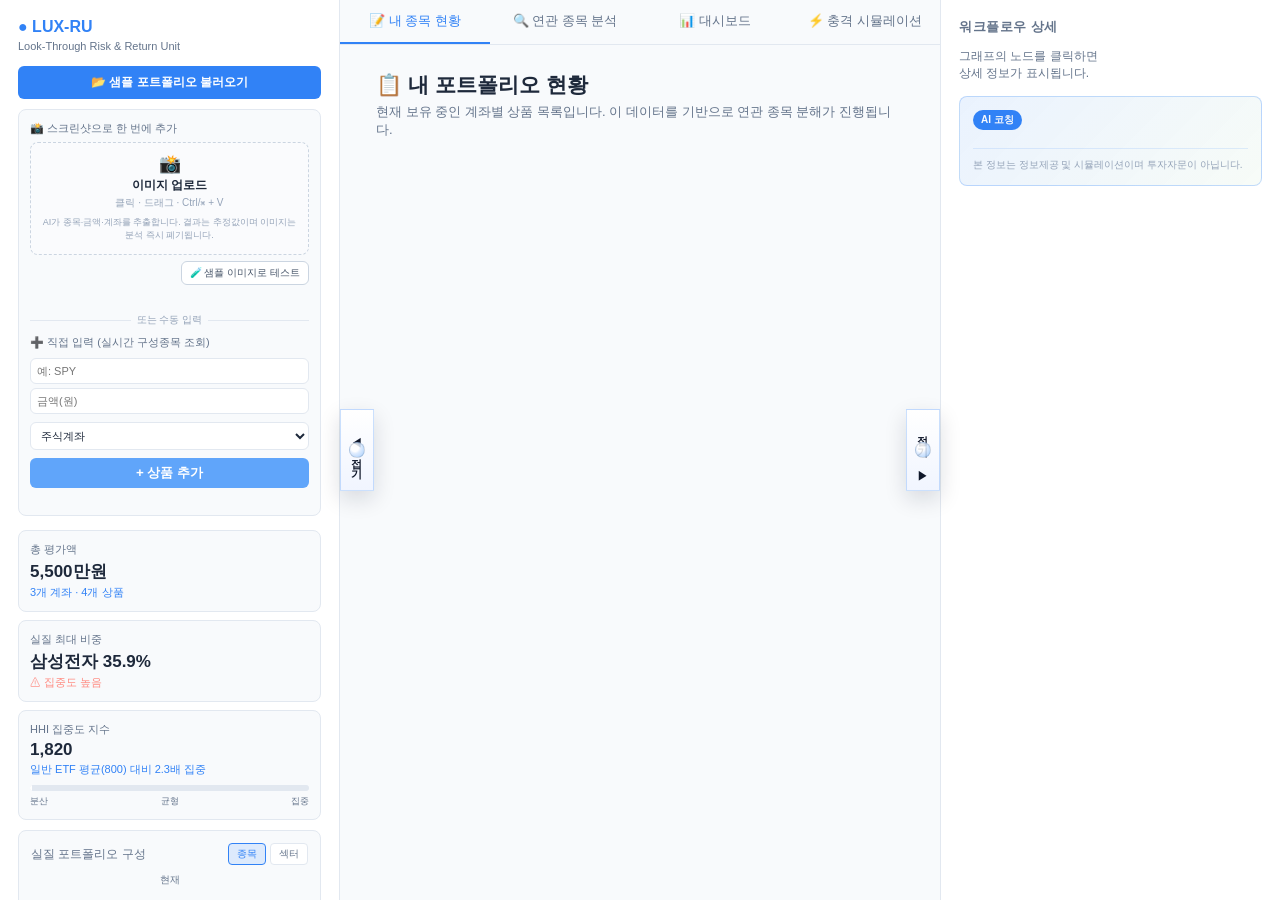
==== commit d999d5a7: "[hotfix] fix: restore workflow detail labels" ====
--- a/static/index.html
+++ b/static/index.html
@@ -2125,7 +2125,7 @@
 
     <div id="mobile-panel-bar">
         <button id="mobile-left-toggle" class="mobile-panel-btn panel-toggle-btn" type="button">◀ 포트폴리오</button>
-        <button id="mobile-right-toggle" class="mobile-panel-btn panel-toggle-btn" type="button">☰ 스크리너</button>
+        <button id="mobile-right-toggle" class="mobile-panel-btn panel-toggle-btn" type="button">☰ 워크플로우</button>
     </div>
 
     <div id="desktop-panel-controls">
@@ -2401,9 +2401,9 @@
         <!-- ============ 우측 ============ -->
         <div id="right-panel">
             <div class="mobile-side-close mobile-side-close-right">
-                <button id="mobile-right-close" class="mobile-panel-btn panel-toggle-btn" type="button">☰ 스크리너</button>
+                <button id="mobile-right-close" class="mobile-panel-btn panel-toggle-btn" type="button">☰ 워크플로우</button>
             </div>
-            <h2>스크리너 상세</h2>
+            <h2>워크플로우 상세</h2>
             <div id="empty-state" style="color:#64748b;font-size:12px;">
                 그래프의 노드를 클릭하면<br>상세 정보가 표시됩니다.
             </div>
@@ -6405,7 +6405,7 @@
             document.body.style.overflow = "";
 
             if (mobileLeftToggle) mobileLeftToggle.textContent = "◀ 포트폴리오";
-            if (mobileRightToggle) mobileRightToggle.textContent = "☰ 스크리너";
+            if (mobileRightToggle) mobileRightToggle.textContent = "☰ 워크플로우";
             if (desktopLeftToggle) {
                 desktopLeftToggle.textContent = isLeftPanelCollapsed ? "◀ 열기" : "◀ 접기";
                 if (isLeftPanelCollapsed) {
@@ -6417,7 +6417,7 @@
                 }
             }
             if (desktopRightToggle) {
-                desktopRightToggle.textContent = isRightPanelCollapsed ? "☰ 스크리너" : "접기 ▶";
+                desktopRightToggle.textContent = isRightPanelCollapsed ? "☰ 워크플로우" : "접기 ▶";
                 if (isRightPanelCollapsed) {
                     desktopRightToggle.classList.add("folded");
                     desktopRightToggle.style.right = "0";
@@ -6442,14 +6442,14 @@
                 mobileLeftClose.textContent = isLeftPanelOpen ? "◀ 접기" : "◀ 열기";
             }
             if (mobileRightClose) {
-                mobileRightClose.textContent = isRightPanelOpen ? "접기 ▶" : "☰ 스크리너";
+                mobileRightClose.textContent = isRightPanelOpen ? "접기 ▶" : "☰ 워크플로우";
             }
 
             if (mobileLeftToggle) {
                 mobileLeftToggle.textContent = isLeftPanelOpen ? "◀ 접기" : "◀ 포트폴리오";
             }
             if (mobileRightToggle) {
-                mobileRightToggle.textContent = isRightPanelOpen ? "접기 ▶" : "☰ 스크리너";
+                mobileRightToggle.textContent = isRightPanelOpen ? "접기 ▶" : "☰ 워크플로우";
             }
 
             if (desktopLeftToggle) {
@@ -6458,7 +6458,7 @@
                 desktopLeftToggle.style.left = "0";
             }
             if (desktopRightToggle) {
-                desktopRightToggle.textContent = "☰ 스크리너";
+                desktopRightToggle.textContent = "☰ 워크플로우";
                 desktopRightToggle.classList.add("folded");
                 desktopRightToggle.style.right = "0";
             }
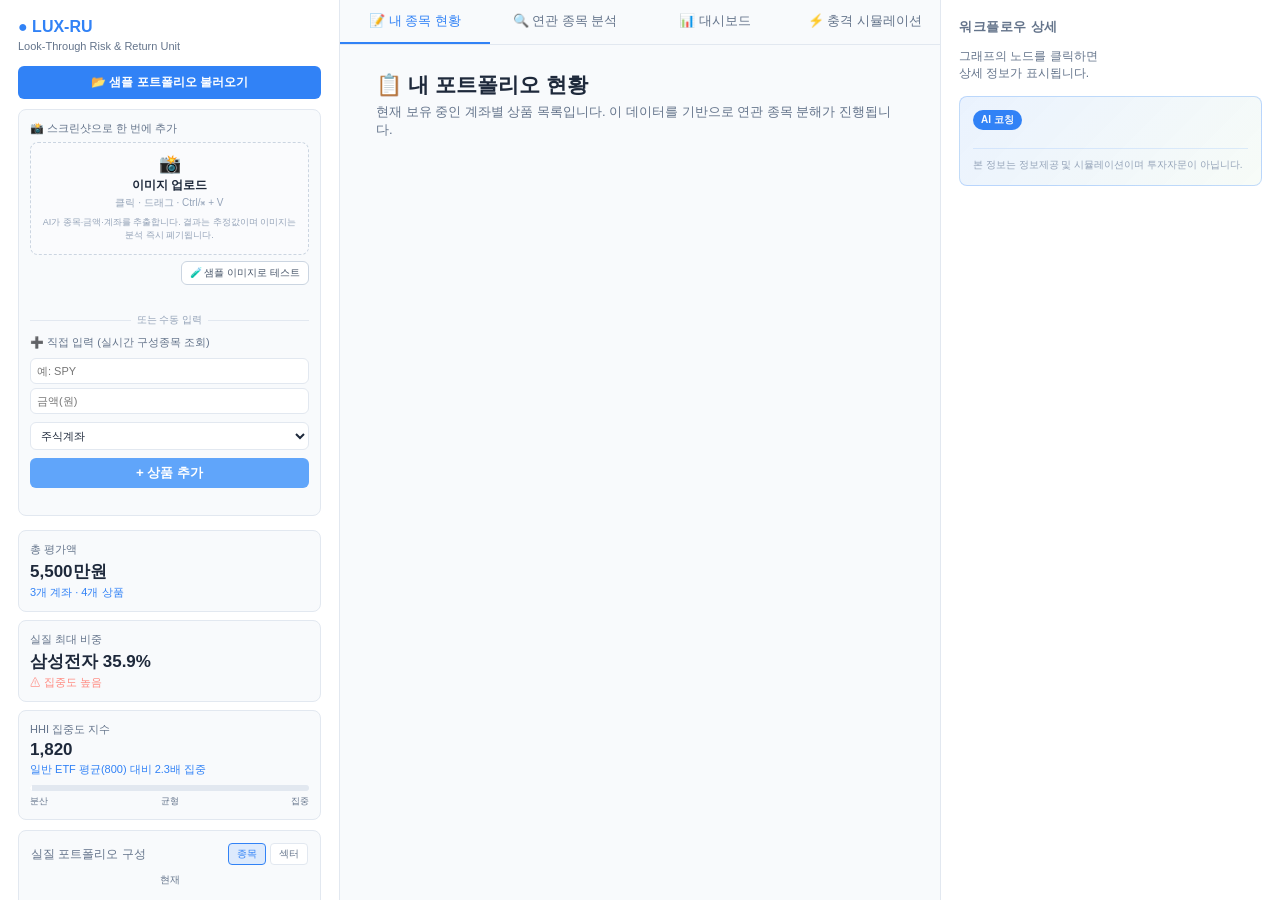
==== commit 26415803: "feat: add screener, search universe, KRX ETF lookup, and symbol normalizer - Add stock screener with" ====
--- a/static/index.html
+++ b/static/index.html
@@ -364,6 +364,50 @@
             width: 100%;
             height: 100%;
             display: block;
+        }
+
+        #graph-display-control {
+            position: absolute;
+            top: 18px;
+            right: 18px;
+            z-index: 22;
+            max-width: 260px;
+            background: rgba(255, 255, 255, 0.88);
+            backdrop-filter: blur(8px);
+            border: 1px solid #e2e8f0;
+            border-radius: 10px;
+            padding: 9px 10px;
+            box-shadow: 0 8px 22px rgba(15, 23, 42, 0.08);
+        }
+
+        .graph-limit-btn {
+            width: 100%;
+            border: 1px solid #cbd5e1;
+            border-radius: 8px;
+            background: #f8fafc;
+            color: #1e293b;
+            font-size: 11px;
+            font-weight: 700;
+            cursor: pointer;
+            padding: 7px 9px;
+            transition: all 0.18s ease;
+        }
+
+        .graph-limit-btn.active {
+            background: #e0f2fe;
+            border-color: #38bdf8;
+            color: #0369a1;
+        }
+
+        .graph-limit-btn:hover {
+            border-color: #3182f6;
+        }
+
+        .graph-limit-meta {
+            margin-top: 5px;
+            font-size: 10px;
+            line-height: 1.35;
+            color: #64748b;
         }
 
         #sim-container {
@@ -1338,18 +1382,6 @@
             box-shadow: 0 4px 10px rgba(15, 23, 42, 0.08);
         }
 
-        .panel-toggle-btn.panel-handle::after {
-            content: "";
-            position: absolute;
-            right: 9px;
-            width: 5px;
-            height: 26px;
-            border-radius: 999px;
-            background: linear-gradient(180deg, rgba(30, 41, 59, 0.18), rgba(30, 41, 59, 0.05) 65%, transparent);
-            opacity: 0.85;
-            pointer-events: none;
-        }
-
         .mobile-panel-btn,
         .desktop-panel-btn {
             font-size: 12px;
@@ -1378,104 +1410,9 @@
         }
 
         #desktop-panel-controls {
-            position: fixed;
-            top: 50%;
-            left: 0;
-            right: 0;
-            z-index: 90;
-            pointer-events: none;
-            height: 0;
-        }
-
-        #desktop-panel-controls .desktop-panel-btn {
-            pointer-events: auto;
-            position: fixed;
-            top: 50%;
-            width: 34px;
-            height: 82px;
-            min-width: 0;
-            padding: 6px 0;
-            border-color: rgba(49, 130, 246, 0.25);
-            background: linear-gradient(180deg, #ffffff 0%, #f1f5ff 100%);
-            border-radius: 0;
-            color: #0f172a;
-            font-size: 11px;
-            font-weight: 700;
-            letter-spacing: -0.2px;
-            line-height: 1.15;
-            writing-mode: vertical-rl;
-            text-orientation: upright;
-            white-space: nowrap;
-            box-shadow: 0 8px 22px rgba(15, 23, 42, 0.14);
-            transform: translateY(-50%);
-            transition: left 0.24s ease, right 0.24s ease, transform 0.24s ease, border-radius 0.24s ease, background 0.24s ease;
-        }
-
-        #desktop-panel-controls .desktop-panel-btn::after {
-            right: auto;
-            left: 50%;
-            top: 50%;
-            width: 14px;
-            height: 14px;
-            border: 1px solid rgba(30, 41, 59, 0.18);
-            border-radius: 50%;
-            transform: translate(-50%, -50%);
-            background: radial-gradient(circle at 35% 35%, #ffffff 0 28%, #dbeafe 45%, #93c5fd 100%);
-        }
-
-        #desktop-left-toggle {
-            left: 340px;
-            transform: translate(-100%, -50%);
-            border-radius: 0 11px 11px 0;
-        }
-
-        #desktop-right-toggle {
-            right: 340px;
-            transform: translate(100%, -50%);
-            border-radius: 11px 0 0 11px;
-        }
-
-        #desktop-left-toggle.folded {
-            left: 0;
-            transform: translate(0, -50%);
-            border-radius: 0 11px 11px 0;
-        }
-
-        #desktop-right-toggle.folded {
-            right: 0;
-            transform: translate(0, -50%);
-            border-radius: 11px 0 0 11px;
-        }
-
-
-        .desktop-left-collapsed #left-panel,
-        .desktop-right-collapsed #right-panel {
-            min-width: 0;
-            padding: 0;
-            width: 0;
-            overflow: hidden;
-            border: 0;
-            transition: width 0.24s ease, min-width 0.24s ease, padding 0.24s ease, border-color 0.24s ease;
-        }
-
-        .desktop-left-collapsed #left-panel > *,
-        .desktop-right-collapsed #right-panel > * {
-            opacity: 0;
-            pointer-events: none;
-            visibility: hidden;
-        }
-
-        #app.desktop-left-collapsed {
-            grid-template-columns: 0 1fr 340px;
-        }
-
-        #app.desktop-right-collapsed {
-            grid-template-columns: 340px 1fr 0;
-        }
-
-        #app.desktop-left-collapsed.desktop-right-collapsed {
-            grid-template-columns: 0 1fr 0;
-        }
+            display: none;
+        }
+
 
         .ticker-suggestion-box {
             position: absolute;
@@ -1730,6 +1667,22 @@
                 padding: 8px;
                 font-size: 10px;
             }
+
+            #graph-display-control {
+                top: calc(52px + env(safe-area-inset-top));
+                right: 8px;
+                max-width: 190px;
+                padding: 7px 8px;
+            }
+
+            .graph-limit-btn {
+                font-size: 10px;
+                padding: 6px 7px;
+            }
+
+            .graph-limit-meta {
+                display: none;
+            }
         }
 
         @media (max-width: 440px) {
@@ -1820,6 +1773,147 @@
         .dash-table td.t-left  { text-align: left;   padding: 8px 4px; color: #64748b; }
         .dash-table td.t-right { text-align: right;  padding: 8px 4px; color: #1e293b; font-weight: 600; }
         .dash-table td.t-center{ text-align: center; padding: 8px 4px; color: #64748b; }
+
+        /* --- Dashboard sub-tabs Segmented Control --- */
+        .dash-sub-tabs {
+            display: inline-flex;
+            background: rgba(241, 245, 249, 0.85);
+            padding: 4px;
+            border-radius: 99px;
+            border: 1px solid rgba(226, 232, 240, 0.8);
+            backdrop-filter: blur(8px);
+            -webkit-backdrop-filter: blur(8px);
+            box-shadow: inset 0 1px 2px rgba(0, 0, 0, 0.02);
+        }
+        .dash-sub-tab {
+            padding: 8px 18px;
+            cursor: pointer;
+            font-size: 12px;
+            font-weight: 700;
+            color: #64748b;
+            border-radius: 99px;
+            transition: all 0.25s cubic-bezier(0.4, 0, 0.2, 1);
+            user-select: none;
+            display: flex;
+            align-items: center;
+            gap: 6px;
+        }
+        .dash-sub-tab:hover {
+            color: #1e293b;
+        }
+        .dash-sub-tab.active {
+            background: #ffffff;
+            color: #3182f6;
+            box-shadow: 0 2px 8px rgba(49, 130, 246, 0.12), 0 1px 3px rgba(0, 0, 0, 0.04);
+            transform: scale(1.02);
+        }
+
+        .screener-sector-badge {
+            background: rgba(241, 245, 249, 0.7);
+            color: #475569;
+            padding: 3px 8px;
+            border-radius: 6px;
+            font-size: 11px;
+            font-weight: 500;
+            border: 1px solid rgba(226, 232, 240, 0.5);
+        }
+        .screener-row {
+            transition: background 0.15s ease;
+        }
+        .screener-row:hover {
+            background: #f8fafc;
+        }
+        .screener-result-card .dash-table {
+            min-width: 940px;
+        }
+        .screener-result-card .dash-table thead th,
+        .screener-result-card .screener-row td {
+            white-space: nowrap;
+            vertical-align: middle;
+        }
+        .screener-result-card .screener-row td:nth-child(2) {
+            max-width: 240px;
+            overflow: hidden;
+            text-overflow: ellipsis;
+        }
+        .text-danger {
+            color: #ef4444 !important;
+        }
+        .text-primary {
+            color: #3182f6 !important;
+        }
+
+        /* --- Screener Styles --- */
+        .screener-filter-card {
+            background: #ffffff;
+            border: 1px solid #e2e8f0;
+            border-radius: 12px;
+            padding: 20px;
+            margin-bottom: 20px;
+        }
+        .screener-seg-btn {
+            background: transparent;
+            border: none;
+            color: #64748b;
+            padding: 8px 12px;
+            font-size: 11px;
+            font-weight: 600;
+            border-radius: 6px;
+            cursor: pointer;
+            transition: all 0.2s;
+            flex: 1;
+            text-align: center;
+        }
+        .screener-seg-btn:hover {
+            color: #1e293b;
+        }
+        .screener-seg-btn.active {
+            background: #ffffff;
+            color: #3182f6;
+            box-shadow: 0 1px 3px rgba(0,0,0,0.08);
+        }
+        .screener-tag {
+            background: #f1f5f9;
+            color: #475569;
+            padding: 6px 12px;
+            border-radius: 20px;
+            font-size: 11px;
+            font-weight: 600;
+            cursor: pointer;
+            transition: all 0.2s;
+            border: 1px solid transparent;
+            user-select: none;
+        }
+        .screener-tag:hover {
+            background: #e2e8f0;
+            color: #1e293b;
+        }
+        .screener-tag.active {
+            background: #e0f2fe;
+            color: #0369a1;
+            border-color: #bae6fd;
+        }
+        .screener-add-btn {
+            background: #3182f6;
+            color: white;
+            border: none;
+            padding: 4px 10px;
+            font-size: 11px;
+            font-weight: 600;
+            border-radius: 6px;
+            cursor: pointer;
+            transition: all 0.2s;
+        }
+        .screener-add-btn:hover {
+            background: #1b64da;
+            box-shadow: 0 2px 8px rgba(49, 130, 246, 0.3);
+        }
+        .sortable-header {
+            user-select: none;
+        }
+        .sortable-header:hover {
+            background: #f1f5f9;
+        }
 
         /* --- Dashboard benchmark chart --- */
         .dash-bench-meta {
@@ -2125,13 +2219,10 @@
 
     <div id="mobile-panel-bar">
         <button id="mobile-left-toggle" class="mobile-panel-btn panel-toggle-btn" type="button">◀ 포트폴리오</button>
-        <button id="mobile-right-toggle" class="mobile-panel-btn panel-toggle-btn" type="button">☰ 워크플로우</button>
+        <button id="mobile-right-toggle" class="mobile-panel-btn panel-toggle-btn" type="button">☰ 스크리너</button>
     </div>
 
-    <div id="desktop-panel-controls">
-        <button id="desktop-left-toggle" class="desktop-panel-btn panel-toggle-btn panel-handle" type="button">◀ 접기</button>
-        <button id="desktop-right-toggle" class="desktop-panel-btn panel-toggle-btn panel-handle" type="button">접기 ▶</button>
-    </div>
+    <!-- 데스크탑 접기/열기 버튼 제거됨 -->
 
     <div id="app">
         <!-- ============ 좌측 ============ -->
@@ -2274,6 +2365,10 @@
                 <canvas id="graph"></canvas>
                 <div id="alert-toast"></div>
                 <div id="legend"></div>
+                <div id="graph-display-control">
+                    <button id="etfDisplayLimitToggle" class="graph-limit-btn active" type="button">ETF 구성 상위 20개 표시 ON</button>
+                    <div id="etfDisplayLimitMeta" class="graph-limit-meta">그래프 표시만 제한합니다. 분석 계산은 전체 구성 기준입니다.</div>
+                </div>
                 <div id="graph-hover-tooltip" aria-hidden="true"></div>
             </div>
 
@@ -2344,55 +2439,172 @@
 
             <!-- 대시보드 탭 -->
             <div id="dashboard-container" style="display:none; flex:1; min-height:0; padding:26px 36px; overflow-y:auto;">
-                <h2 class="section-title">📊 포트폴리오 대시보드</h2>
-                <div class="section-desc">연관 종목 분석 결과를 기반으로 산출된 주요 지표와 상위 비중 종목입니다.</div>
-
-                <div class="dash-card-row">
-                    <div class="dash-card">
-                        <div class="dash-card-label">집중도 지수 (HHI)</div>
-                        <div id="dashHHI" class="dash-card-value">-</div>
+                <div style="display: flex; justify-content: space-between; align-items: flex-start; margin-bottom: 20px; flex-wrap: wrap; gap: 16px;">
+                    <div>
+                        <h2 class="section-title" id="dash-title" style="margin-bottom: 4px;">📊 포트폴리오 대시보드</h2>
+                        <div class="section-desc" id="dash-desc" style="margin: 0;">연관 종목 분석 결과를 기반으로 산출된 주요 지표와 상위 비중 종목입니다.</div>
                     </div>
-                    <div class="dash-card">
-                        <div class="dash-card-label">최대 비중 종목</div>
-                        <div id="dashMaxStock" class="dash-card-value">-</div>
+                    <!-- 서브 탭 (세그먼트 컨트롤) -->
+                    <div class="dash-sub-tabs">
+                        <div class="dash-sub-tab active" data-sub-tab="overview">📊 분석 대시보드</div>
+                        <div class="dash-sub-tab" data-sub-tab="screener">🔍 조건식 종목 스크리너</div>
                     </div>
                 </div>
 
-                <div class="dash-card-row">
-                    <div class="dash-card">
-                        <h3 class="dash-card-heading">내 포트폴리오 수익률 vs 벤치마크 (KOSPI/S&P/나스닥)</h3>
-                        <div class="dash-bench-meta" id="dashBenchmarkRange">최근 1년 데이터를 불러오는 중입니다.</div>
-                        <svg id="dashBenchmarkSvg"></svg>
-                        <div class="dash-bench-legend" id="dashBenchmarkLegend"></div>
-                        <div class="dash-bench-note" id="dashBenchmarkNote"></div>
+                <!-- 대시보드 메인 콘텐츠 -->
+                <div id="dash-overview-content">
+                    <div class="dash-card-row">
+                        <div class="dash-card">
+                            <div class="dash-card-label">집중도 지수 (HHI)</div>
+                            <div id="dashHHI" class="dash-card-value">-</div>
+                        </div>
+                        <div class="dash-card">
+                            <div class="dash-card-label">최대 비중 종목</div>
+                            <div id="dashMaxStock" class="dash-card-value">-</div>
+                        </div>
+                    </div>
+
+                    <div class="dash-card-row">
+                        <div class="dash-card">
+                            <h3 class="dash-card-heading">내 포트폴리오 수익률 vs 벤치마크 (KOSPI/S&P/나스닥)</h3>
+                            <div class="dash-bench-meta" id="dashBenchmarkRange">최근 1년 데이터를 불러오는 중입니다.</div>
+                            <svg id="dashBenchmarkSvg"></svg>
+                            <div class="dash-bench-legend" id="dashBenchmarkLegend"></div>
+                            <div class="dash-bench-note" id="dashBenchmarkNote"></div>
+                        </div>
+                    </div>
+
+                    <!-- 섹터별 실질 비중 (전체 폭) -->
+                    <div class="dash-card-row">
+                        <div class="dash-card">
+                            <h3 class="dash-card-heading">섹터별 실질 비중</h3>
+                            <div id="dashSectorList"></div>
+                        </div>
+                    </div>
+
+                    <!-- 상위 30개 연관 종목 (전체 폭) -->
+                    <div class="dash-card-row">
+                        <div class="dash-card">
+                            <h3 class="dash-card-heading">상위 30개 연관 종목</h3>
+                            <table class="dash-table">
+                                <thead>
+                                    <tr>
+                                        <th class="t-left">순위</th>
+                                        <th class="t-left">종목명</th>
+                                        <th class="t-left">섹터</th>
+                                        <th class="t-right">실질 투자액</th>
+                                        <th class="t-right">비중</th>
+                                        <th class="t-center">신뢰도</th>
+                                    </tr>
+                                </thead>
+                                <tbody id="top30Tbody"></tbody>
+                            </table>
+                        </div>
                     </div>
                 </div>
 
-                <!-- 섹터별 실질 비중 (전체 폭) -->
-                <div class="dash-card-row">
-                    <div class="dash-card">
-                        <h3 class="dash-card-heading">섹터별 실질 비중</h3>
-                        <div id="dashSectorList"></div>
+                <!-- 스크리너 콘텐츠 -->
+                <div id="dash-screener-content" style="display:none;">
+                    <div class="screener-filter-card">
+                        <!-- 검색 쿼리 -->
+                        <div class="screener-filter-group" style="margin-bottom:16px;">
+                            <div class="screener-search-wrap" style="position:relative; display:flex; gap:8px;">
+                                <div style="flex:1; position:relative; display:flex;">
+                                    <input type="text" id="screenerSearchInput" placeholder="종목코드(티커) 또는 종목명(한/영) 검색..."
+                                           style="width:100%; padding:10px 14px; border:1px solid #e2e8f0; border-radius:8px; font-size:13px; outline:none; transition:border 0.2s; box-shadow:0 1px 2px rgba(0,0,0,0.03);" autocomplete="off" />
+                                    <div id="screenerSuggestionBox" class="ticker-suggestion-box" role="listbox" aria-label="스크리너 종목 추천"></div>
+                                </div>
+                                <button type="button" id="screenerResetFilters" style="padding:0 14px; font-size:13px; font-weight:600; border-radius:8px; cursor:pointer; background:#f8fafc; border:1px solid #e2e8f0; color:#64748b; height:100%; min-height:40px; align-self:stretch; display:flex; align-items:center; gap:6px; transition:all 0.2s;" onmouseover="this.style.background='#f1f5f9'; this.style.color='#1e293b';" onmouseout="this.style.background='#f8fafc'; this.style.color='#64748b';">
+                                    <svg xmlns="http://www.w3.org/2000/svg" width="14" height="14" viewBox="0 0 24 24" fill="none" stroke="currentColor" stroke-width="2" stroke-linecap="round" stroke-linejoin="round"><path d="M3 12a9 9 0 1 0 9-9 9.75 9.75 0 0 0-6.74 2.74L3 8"/><path d="M3 3v5h5"/></svg>
+                                    초기화
+                                </button>
+                            </div>
+                        </div>
+
+                        <div class="screener-flex-filters" style="display:flex; flex-wrap:wrap; gap:16px; margin-bottom:16px;">
+                            <!-- 국가/시장 선택 -->
+                            <div class="screener-control-box" style="flex:1; min-width:200px;">
+                                <div class="screener-control-label" style="font-size:11px; font-weight:600; color:#64748b; margin-bottom:6px;">시장 / 국가</div>
+                                <div class="screener-segmented-btns" id="screenerCountrySelect" style="display:flex; background:#f1f5f9; padding:2px; border-radius:6px;">
+                                    <button class="screener-seg-btn active" data-val="all">전체</button>
+                                    <button class="screener-seg-btn" data-val="KR">한국 (KRX)</button>
+                                    <button class="screener-seg-btn" data-val="US">미국 (US)</button>
+                                </div>
+                            </div>
+
+                            <!-- 자산 구분 -->
+                            <div class="screener-control-box" style="flex:1; min-width:200px;">
+                                <div class="screener-control-label" style="font-size:11px; font-weight:600; color:#64748b; margin-bottom:6px;">자산 구분</div>
+                                <div class="screener-segmented-btns" id="screenerTypeSelect" style="display:flex; background:#f1f5f9; padding:2px; border-radius:6px;">
+                                    <button class="screener-seg-btn active" data-val="all">전체</button>
+                                    <button class="screener-seg-btn" data-val="STOCK">개별 주식</button>
+                                    <button class="screener-seg-btn" data-val="ETF">ETF</button>
+                                </div>
+                            </div>
+                        </div>
+
+                        <div class="screener-flex-filters" style="display:flex; flex-wrap:wrap; gap:16px; margin-bottom:20px;">
+                            <!-- PER 필터 -->
+                            <div class="screener-control-box" style="flex:1; min-width:200px;">
+                                <div class="screener-control-label" style="font-size:11px; font-weight:600; color:#64748b; margin-bottom:6px;">밸류에이션 (PER)</div>
+                                <select id="screenerPeSelect" style="width:100%; padding:8px 12px; border:1px solid #e2e8f0; border-radius:6px; font-size:12px; outline:none; background:#fff; cursor:pointer;">
+                                    <option value="all">전체 PER</option>
+                                    <option value="low">15 이하 (저평가 가치주)</option>
+                                    <option value="mid">15 ~ 30 (적정 주가군)</option>
+                                    <option value="high">30 ~ 50 (성장주)</option>
+                                    <option value="very_high">50 이상 (고성장/프리미엄)</option>
+                                </select>
+                            </div>
+
+                            <!-- 시가총액 필터 -->
+                            <div class="screener-control-box" style="flex:1; min-width:200px;">
+                                <div class="screener-control-label" style="font-size:11px; font-weight:600; color:#64748b; margin-bottom:6px;">시가총액 규모</div>
+                                <select id="screenerMcapSelect" style="width:100%; padding:8px 12px; border:1px solid #e2e8f0; border-radius:6px; font-size:12px; outline:none; background:#fff; cursor:pointer;">
+                                    <option value="all">전체 시가총액</option>
+                                    <option value="large">대형주 (미국 100억$ / 한국 10조원 이상)</option>
+                                    <option value="mid">중형주 (미국 10억~100억$ / 한국 1조~10조원)</option>
+                                    <option value="small">소형주 (미국 10억$ / 한국 1조원 이하)</option>
+                                </select>
+                            </div>
+                        </div>
+
+                        <!-- 섹터 선택 (태그 형태) -->
+                        <div class="screener-filter-group" style="margin-bottom:20px;">
+                            <div class="screener-control-label" style="font-size:11px; font-weight:600; color:#64748b; margin-bottom:8px;">섹터 필터 (중복 선택 가능)</div>
+                            <div id="screenerSectorTags" style="display:flex; flex-wrap:wrap; gap:8px;">
+                                <!-- 동적 생성 -->
+                            </div>
+                        </div>
                     </div>
-                </div>
-
-                <!-- 상위 30개 연관 종목 (전체 폭) -->
-                <div class="dash-card-row">
-                    <div class="dash-card">
-                        <h3 class="dash-card-heading">상위 30개 연관 종목</h3>
-                        <table class="dash-table">
-                            <thead>
-                                <tr>
-                                    <th class="t-left">순위</th>
-                                    <th class="t-left">종목명</th>
-                                    <th class="t-left">섹터</th>
-                                    <th class="t-right">실질 투자액</th>
-                                    <th class="t-right">비중</th>
-                                    <th class="t-center">신뢰도</th>
-                                </tr>
-                            </thead>
-                            <tbody id="top30Tbody"></tbody>
-                        </table>
+
+                    <!-- 결과 목록 -->
+                    <div class="screener-result-card" style="background:#fff; border:1px solid #e2e8f0; border-radius:12px; overflow:hidden;">
+                        <div style="display:flex; justify-content:space-between; align-items:center; padding:16px 20px; border-bottom:1px solid #e2e8f0; background:#f8fafc;">
+                            <div id="screenerResultCount" style="font-size:13px; font-weight:600; color:#334155;">검색 결과 - 건</div>
+                            <div style="font-size:11px; color:#64748b; display:flex; align-items:center; gap:4px;">
+                                <span>* 열 제목을 클릭하면 지표 순으로 정렬됩니다.</span>
+                            </div>
+                        </div>
+
+                        <div style="overflow-x:auto;">
+                            <table class="dash-table" style="width:100%; margin:0; border-collapse:collapse;">
+                                <thead>
+                                    <tr style="background:transparent; border-bottom:1px solid #e2e8f0;">
+                                        <th class="t-left" style="padding:12px 16px;">종목코드</th>
+                                        <th class="t-left" style="padding:12px 16px;">종목명</th>
+                                        <th class="t-left" style="padding:12px 16px;">시장</th>
+                                        <th class="t-left" style="padding:12px 16px;">섹터</th>
+                                        <th class="t-right sortable-header" id="th-mcap" data-sort="market_cap" style="padding:12px 16px; cursor:pointer; color:#3182f6;">시가총액 ⇅</th>
+                                        <th class="t-right sortable-header" id="th-pe" data-sort="pe_ratio" style="padding:12px 16px; cursor:pointer;">PER ⇅</th>
+                                        <th class="t-right sortable-header" id="th-change" data-sort="price_change_1m" style="padding:12px 16px; cursor:pointer;">최근 1M 수익률 ⇅</th>
+                                        <th class="t-center" style="padding:12px 16px;">액션</th>
+                                    </tr>
+                                </thead>
+                                <tbody id="screenerTbody">
+                                    <!-- 동적 검색 결과 -->
+                                </tbody>
+                            </table>
+                        </div>
                     </div>
                 </div>
             </div>
@@ -2401,7 +2613,7 @@
         <!-- ============ 우측 ============ -->
         <div id="right-panel">
             <div class="mobile-side-close mobile-side-close-right">
-                <button id="mobile-right-close" class="mobile-panel-btn panel-toggle-btn" type="button">☰ 워크플로우</button>
+                <button id="mobile-right-close" class="mobile-panel-btn panel-toggle-btn" type="button">☰ 스크리너</button>
             </div>
             <h2>워크플로우 상세</h2>
             <div id="empty-state" style="color:#64748b;font-size:12px;">
@@ -2412,7 +2624,7 @@
                 <div class="ticker" id="ndTicker"></div>
                 <div class="row"><span class="k">실질 투자금액</span><span class="v" id="ndAmount"></span></div>
                 <div class="row"><span class="k">전체 비중</span><span class="v" id="ndRatio"></span></div>
-                <div class="row"><span class="k">섹터</span><span class="v" id="ndSector"></span></div>
+                <div class="row"><span class="k" id="ndSectorLabel">섹터</span><span class="v" id="ndSector"></span></div>
                 <div class="source-list" id="ndSources"></div>
                 <div class="node-insights" id="ndInsights"></div>
             </div>
@@ -2525,10 +2737,6 @@
                             { ticker: "323410", name: "카카오뱅크", sector: "금융", weight: 0.02 },
                             { ticker: "032830", name: "삼성생명", sector: "금융", weight: 0.02 }
                         ]
-                    },
-                    {
-                        id: "samsung_direct", name: "삼성전자 보통주", account: "acc_personal", amount: 10000000, type: "stock",
-                        composition: [{ ticker: "005930", name: "삼성전자", sector: "반도체", weight: 1.0 }]
                     }
                 ]
             },
@@ -2671,6 +2879,8 @@
             "기타": "#90A4AE",
         };
         const SECTOR_COLOR_BY_SEED = ["#3B82F6", "#10B981", "#F59E0B", "#EC4899", "#8B5CF6", "#06B6D4", "#F97316", "#FB7185", "#14B8A6"];
+        const PRODUCT_NODE_COLOR = "#E0B15A";
+        const PRODUCT_NODE_LABEL = "상품/ETF";
 
         // ⚠️ 섹터 라벨 단일 출처: backend/sector_labels.py
         // 모든 API 응답은 이미 한국어 라벨로 정규화되어 들어옵니다.
@@ -2701,6 +2911,68 @@
             ["bonds", "채권"],
             ["cash", "현금"],
             ["other", "기타"],
+            // KRX 업종명 fallback. 정상 API 경로에서는 백엔드가 먼저 정규화한다.
+            ["전기·전자", "IT"],
+            ["전기전자", "IT"],
+            ["일반전기전자", "IT"],
+            ["it h/w", "IT"],
+            ["it hw", "IT"],
+            ["it부품", "IT"],
+            ["통신장비", "IT"],
+            ["정보기기", "IT"],
+            ["소프트웨어", "IT"],
+            ["컴퓨터서비스", "IT"],
+            ["통신업", "커뮤니케이션"],
+            ["통신서비스", "커뮤니케이션"],
+            ["통신방송서비스", "커뮤니케이션"],
+            ["방송서비스", "커뮤니케이션"],
+            ["인터넷", "커뮤니케이션"],
+            ["디지털컨텐츠", "커뮤니케이션"],
+            ["오락·문화", "커뮤니케이션"],
+            ["오락문화", "커뮤니케이션"],
+            ["출판·매체복제", "커뮤니케이션"],
+            ["서비스업", "커뮤니케이션"],
+            ["의약품", "바이오"],
+            ["제약", "바이오"],
+            ["의료·정밀기기", "바이오"],
+            ["의료정밀", "바이오"],
+            ["금융업", "금융"],
+            ["기타금융", "금융"],
+            ["은행", "금융"],
+            ["증권", "금융"],
+            ["보험", "금융"],
+            ["유통", "소비재"],
+            ["유통업", "소비재"],
+            ["음식료·담배", "소비재"],
+            ["음식료품", "소비재"],
+            ["섬유·의류", "소비재"],
+            ["섬유의복", "소비재"],
+            ["화학", "소재"],
+            ["비금속", "소재"],
+            ["비금속광물", "소재"],
+            ["금속", "소재"],
+            ["철강·금속", "소재"],
+            ["철강금속", "소재"],
+            ["종이·목재", "소재"],
+            ["종이목재", "소재"],
+            ["기계·장비", "산업재"],
+            ["기계장비", "산업재"],
+            ["기계", "산업재"],
+            ["건설", "산업재"],
+            ["건설업", "산업재"],
+            ["운송", "산업재"],
+            ["운송장비·부품", "산업재"],
+            ["운수장비", "산업재"],
+            ["운송창고", "산업재"],
+            ["운수창고업", "산업재"],
+            ["제조", "산업재"],
+            ["제조업", "산업재"],
+            ["기타제조", "산업재"],
+            ["일반서비스", "산업재"],
+            ["기타서비스", "산업재"],
+            ["전기·가스", "유틸리티"],
+            ["전기가스업", "유틸리티"],
+            ["리츠", "부동산"],
         ];
         const _sectorColorCache = new Map();
 
@@ -2729,6 +3001,20 @@
             const color = SECTOR_COLOR_BY_SEED[h % SECTOR_COLOR_BY_SEED.length];
             _sectorColorCache.set(key, color);
             return color;
+        }
+
+        function isProductNodeType(type) {
+            const t = String(type || "").toLowerCase();
+            return t === "etf" || t === "fund" || t === "product";
+        }
+
+        function getProductNodeColor() {
+            return PRODUCT_NODE_COLOR;
+        }
+
+        function getNodeExposureSector(n) {
+            const raw = n?.exposureSector || n?.dominantSector || n?.sector || "";
+            return raw ? normalizeSectorName(raw) : "";
         }
 
         // hex → HSL → hex 변환으로 lightness/saturation 약간 시프트.
@@ -2795,6 +3081,8 @@
         let graphData = null;
         let nodes = [], links = [];
         let nodeInsightsRequestSeq = 0;
+        const ETF_CONSTITUENT_DISPLAY_LIMIT = 20;
+        let limitEtfConstituentDisplay = true;
 
         function escapeHtml(text) {
             return String(text)
@@ -2803,6 +3091,154 @@
                 .replace(/>/g, "&gt;")
                 .replace(/"/g, "&quot;")
                 .replace(/'/g, "&#39;");
+        }
+
+        function getGraphEndpointId(endpoint) {
+            return typeof endpoint === "string" ? endpoint : endpoint?.id;
+        }
+
+        function cloneGraphNodeForDisplay(node) {
+            const cloned = {
+                ...node,
+                sources: Array.isArray(node?.sources) ? node.sources.map((s) => ({ ...s })) : [],
+            };
+            delete cloned.x;
+            delete cloned.y;
+            delete cloned.vx;
+            delete cloned.vy;
+            delete cloned.fx;
+            delete cloned.fy;
+            delete cloned.index;
+            return cloned;
+        }
+
+        function cloneGraphLinkForStorage(link) {
+            const value = Number(link?.value ?? link?.val ?? 0) || 0;
+            const weight = Number(link?.weight);
+            return {
+                source: getGraphEndpointId(link?.source),
+                target: getGraphEndpointId(link?.target),
+                value,
+                weight: Number.isFinite(weight) ? weight : value,
+            };
+        }
+
+        function getBaseGraphNodes() {
+            const sourceNodes = graphData?.fullNodes || graphData?.nodes || [];
+            return Array.isArray(sourceNodes) ? sourceNodes : [];
+        }
+
+        function getBaseGraphLinks() {
+            const sourceLinks = graphData?.fullLinks || graphData?.links || [];
+            return Array.isArray(sourceLinks) ? sourceLinks : [];
+        }
+
+        function updateEtfDisplayLimitControl(meta = {}) {
+            const btn = document.getElementById("etfDisplayLimitToggle");
+            const metaEl = document.getElementById("etfDisplayLimitMeta");
+            if (!btn || !metaEl) return;
+
+            btn.classList.toggle("active", limitEtfConstituentDisplay);
+            btn.textContent = limitEtfConstituentDisplay
+                ? `ETF 구성 상위 ${ETF_CONSTITUENT_DISPLAY_LIMIT}개 표시 ON`
+                : "ETF 구성 전체 표시";
+
+            const hidden = Number(meta.hiddenConstituents || 0);
+            if (!limitEtfConstituentDisplay) {
+                metaEl.textContent = "전체 구성종목을 그래프에 표시합니다. 많은 ETF를 넣으면 화면이 복잡해질 수 있습니다.";
+            } else if (hidden > 0) {
+                metaEl.textContent = `그래프에서 ${hidden.toLocaleString()}개 구성종목을 숨겼습니다. 분석 계산은 전체 구성 기준입니다.`;
+            } else {
+                metaEl.textContent = "현재 ETF별 구성종목이 20개 이하입니다. 분석 계산은 전체 구성 기준입니다.";
+            }
+        }
+
+        function applyGraphDisplayLimit() {
+            if (!graphData) {
+                nodes = [];
+                links = [];
+                updateEtfDisplayLimitControl();
+                return;
+            }
+
+            const baseNodes = getBaseGraphNodes();
+            const baseLinks = getBaseGraphLinks().map(cloneGraphLinkForStorage).filter(l => l.source && l.target);
+            const baseById = new Map(baseNodes.map((n) => [n.id, n]));
+            const keptLinks = [];
+            const keptNodeIds = new Set();
+            let hiddenConstituents = 0;
+
+            if (!limitEtfConstituentDisplay) {
+                keptLinks.push(...baseLinks);
+                baseNodes.forEach((n) => keptNodeIds.add(n.id));
+            } else {
+                const productChildLinks = new Map();
+                const productChildKeys = new Set();
+
+                baseLinks.forEach((link, idx) => {
+                    const sourceNode = baseById.get(link.source);
+                    const targetNode = baseById.get(link.target);
+                    const isProductToStock = isProductNodeType(sourceNode?.type) && targetNode?.type === "stock";
+                    if (!isProductToStock) {
+                        keptLinks.push(link);
+                        return;
+                    }
+                    const rows = productChildLinks.get(link.source) || [];
+                    rows.push({ link, idx });
+                    productChildLinks.set(link.source, rows);
+                    productChildKeys.add(idx);
+                });
+
+                productChildLinks.forEach((rows) => {
+                    const sorted = rows.slice().sort((a, b) => {
+                        const av = Number(a.link.value || a.link.weight || 0);
+                        const bv = Number(b.link.value || b.link.weight || 0);
+                        return bv - av;
+                    });
+                    sorted.slice(0, ETF_CONSTITUENT_DISPLAY_LIMIT).forEach(({ link }) => keptLinks.push(link));
+                    hiddenConstituents += Math.max(0, sorted.length - ETF_CONSTITUENT_DISPLAY_LIMIT);
+                });
+
+                baseLinks.forEach((link, idx) => {
+                    if (productChildKeys.has(idx)) return;
+                    keptNodeIds.add(link.source);
+                    keptNodeIds.add(link.target);
+                });
+                keptLinks.forEach((link) => {
+                    keptNodeIds.add(link.source);
+                    keptNodeIds.add(link.target);
+                });
+                baseNodes.forEach((node) => {
+                    if (node.type === "account" || isProductNodeType(node.type)) keptNodeIds.add(node.id);
+                });
+            }
+
+            nodes = baseNodes
+                .filter((node) => keptNodeIds.has(node.id))
+                .map(cloneGraphNodeForDisplay);
+            links = keptLinks.map((link) => ({ ...link }));
+
+            const visibleIds = new Set(nodes.map((n) => n.id));
+            if (selectedNode && !visibleIds.has(selectedNode.id)) {
+                selectedNode = null;
+                nodeInsightsRequestSeq += 1;
+            }
+            if (hoveredNode && !visibleIds.has(hoveredNode.id)) {
+                hoveredNode = null;
+                hideGraphHoverTooltip();
+            }
+
+            if (graphData) {
+                graphData.displayLimitMeta = {
+                    enabled: limitEtfConstituentDisplay,
+                    hiddenConstituents,
+                    displayedNodes: nodes.length,
+                    displayedLinks: links.length,
+                    totalNodes: baseNodes.length,
+                    totalLinks: baseLinks.length,
+                };
+            }
+            updateEtfDisplayLimitControl(graphData?.displayLimitMeta);
         }
 
         // ============================================================
@@ -2833,11 +3269,14 @@
                 }, {});
                 const topSector = Object.entries(mainSector).sort((a, b) => b[1] - a[1])[0][0];
                 const normalizedTopSector = normalizeSectorName(topSector);
+                const isProductNode = isProductNodeType(h.type);
                 nodes.push({
                     id: h.id, label: h.name, level: 1, type: h.type,
                     radius: stockRadius(h.amount, 9, 34),
-                    color: getSectorColor(normalizedTopSector, h.id),
-                    amount: h.amount, sector: normalizedTopSector
+                    color: isProductNode ? getProductNodeColor() : getSectorColor(normalizedTopSector, h.id),
+                    amount: h.amount,
+                    sector: isProductNode ? "" : normalizedTopSector,
+                    exposureSector: isProductNode ? normalizedTopSector : ""
                 });
                 links.push({ source: h.account, target: h.id, weight: h.amount / 10000000 });
 
@@ -2867,7 +3306,9 @@
                 nodes.push(n);
             });
 
-            return { nodes, links, tickerNodes, total, holdings: data.holdings, accounts: data.accounts, personaName: data.name };
+            const fullNodes = nodes.map(cloneGraphNodeForDisplay);
+            const fullLinks = links.map(cloneGraphLinkForStorage);
+            return { nodes: fullNodes, links: fullLinks, fullNodes, fullLinks, tickerNodes, total, holdings: data.holdings, accounts: data.accounts, personaName: data.name };
         }
 
         function aggregateByStock() {
@@ -2985,13 +3426,25 @@
                 </div>
             `);
 
+            const displayNodes = Array.isArray(nodes) ? nodes : [];
+            const hasProductNodes = displayNodes.some((n) => isProductNodeType(n?.type));
+            if (hasProductNodes) {
+                rows.push(`
+                    <div class="legend-item">
+                        <div class="legend-dot" style="background:${getProductNodeColor()}"></div>${PRODUCT_NODE_LABEL}
+                    </div>
+                `);
+            }
+
             const sectorMap = new Map();
-            if (graphData && graphData.tickerNodes) {
-                graphData.tickerNodes.forEach((n) => {
-                    const sector = normalizeSectorName(n?.sector || "기타");
-                    const amount = Number(n?.amount || 0);
-                    sectorMap.set(sector, (sectorMap.get(sector) || 0) + amount);
-                });
+            if (displayNodes.length > 0) {
+                displayNodes
+                    .filter((n) => n?.type === "stock")
+                    .forEach((n) => {
+                        const sector = normalizeSectorName(n?.sector || "기타");
+                        const amount = Number(n?.amount || 0);
+                        sectorMap.set(sector, (sectorMap.get(sector) || 0) + amount);
+                    });
             }
 
             const totalSectorAmount = Array.from(sectorMap.values()).reduce((s, v) => s + v, 0);
@@ -3101,6 +3554,7 @@
             if (n.type === "stock") return "종목";
             if (n.type === "etf") return "ETF";
             if (n.type === "fund") return "펀드";
+            if (n.type === "product") return PRODUCT_NODE_LABEL;
             return String(n.type || "-").toUpperCase();
         }
 
@@ -3149,7 +3603,11 @@
             const tickerText = node.type === "stock" && node.ticker
                 ? `종목코드 ${escapeHtml(node.ticker)}`
                 : typeLabel;
-            const sectorText = escapeHtml(normalizeSectorName(node.sector || "기타"));
+            const isProductNode = isProductNodeType(node.type);
+            const sectorLabel = isProductNode ? "대표 노출" : "섹터";
+            const sectorText = isProductNode
+                ? escapeHtml(getNodeExposureSector(node) || "-")
+                : escapeHtml(normalizeSectorName(node.sector || "기타"));
 
             let sourcesHtml = "";
             if (node.type === "stock" && Array.isArray(node.sources) && node.sources.length > 0) {
@@ -3185,7 +3643,7 @@
                 <div class="graph-hover-meta">${tickerText}</div>
                 <div class="graph-hover-row"><span class="graph-hover-key">실질 투자금액</span><span class="graph-hover-value">${fmt(amount)}</span></div>
                 <div class="graph-hover-row"><span class="graph-hover-key">전체 비중</span><span class="graph-hover-value">${ratio.toFixed(1)}%</span></div>
-                <div class="graph-hover-row"><span class="graph-hover-key">섹터</span><span class="graph-hover-value">${sectorText}</span></div>
+                <div class="graph-hover-row"><span class="graph-hover-key">${sectorLabel}</span><span class="graph-hover-value">${sectorText}</span></div>
                 ${sourcesHtml}
             `;
             graphHoverTooltipEl.classList.add("show");
@@ -3205,7 +3663,7 @@
             canvas.width = width * dpr; canvas.height = height * dpr;
             canvas.style.width = width + "px"; canvas.style.height = height + "px";
             ctx.setTransform(dpr, 0, 0, dpr, 0, 0);
-            
+
             if (simulation) {
                 simulation.force("center", d3.forceCenter(width / 2, height / 2));
                 simulation.force("x", d3.forceX(width / 2).strength(0.04));
@@ -3405,6 +3863,8 @@
                 ctx.shadowBlur = 0;
                 if (n === selectedNode) {
                     ctx.strokeStyle = "#FFFFFF"; ctx.lineWidth = 2.5; ctx.stroke();
+                } else if (isProductNodeType(n.type)) {
+                    ctx.strokeStyle = "rgba(203,213,225,0.95)"; ctx.lineWidth = 2.2; ctx.stroke();
                 } else {
                     ctx.strokeStyle = "rgba(0,0,0,0.4)"; ctx.lineWidth = 1.2; ctx.stroke();
                 }
@@ -3635,12 +4095,15 @@
                 return `<div class="nd-event-empty">${escapeHtml(emptyText)}</div>`;
             }
             const maxItems = Number.isFinite(options?.maxItems) ? Math.max(1, Number(options.maxItems)) : 12;
-            const initialLimit = Number.isFinite(options?.initialLimit) ? Math.max(1, Number(options.initialLimit)) : 0;
+            const initialLimit = Number.isFinite(options?.initialLimit) ? Math.max(0, Number(options.initialLimit)) : 0;
             const withSentiment = !!options?.sentiment;
+            const remoteMore = !!options?.remoteMore;
+            const remoteMoreTicker = String(options?.remoteMoreTicker || "").trim();
             const listKeyRaw = String(options?.listKey || "list");
             const listKey = listKeyRaw.replace(/[^a-zA-Z0-9_-]/g, "") || "list";
             const safeItems = items.slice(0, maxItems);
             const hasMore = initialLimit > 0 && safeItems.length > initialLimit;
+            const hasRemoteMore = remoteMore && !hasMore && initialLimit > 0 && safeItems.length >= initialLimit;
 
             return `<div class="nd-event-list">${
                 safeItems.map((item, idx) => {
@@ -3671,6 +4134,8 @@
             }</div>${
                 hasMore
                     ? `<div class="nd-news-more"><button type="button" class="nd-news-more-btn" data-news-toggle="${listKey}" data-expanded="false">더보기 (${safeItems.length - initialLimit}개)</button></div>`
+                    : hasRemoteMore
+                        ? `<div class="nd-news-more"><button type="button" class="nd-news-more-btn" data-news-fetch-more="${escapeHtml(remoteMoreTicker)}">더보기</button></div>`
                     : ""
             }`;
         }
@@ -3691,6 +4156,30 @@
                     btn.textContent = expanded ? `더보기 (${hiddenCount}개)` : "접기";
                 });
             });
+            root.querySelectorAll("button[data-news-fetch-more]").forEach((btn) => {
+                btn.addEventListener("click", async () => {
+                    const ticker = String(btn.dataset.newsFetchMore || selectedNode?.ticker || "").trim();
+                    if (!ticker) return;
+                    const reqSeq = ++nodeInsightsRequestSeq;
+                    btn.disabled = true;
+                    btn.textContent = "불러오는 중...";
+                    try {
+                        const endpoint = `/api/portfolio/instrument-insights?ticker=${encodeURIComponent(ticker)}&days=30&news_limit=30`;
+                        const res = await fetch(endpoint);
+                        const data = await res.json().catch(() => ({}));
+                        if (reqSeq !== nodeInsightsRequestSeq) return;
+                        if (!res.ok || !data || data.status !== "ok") {
+                            throw new Error(data?.message || "뉴스 더보기 조회 실패");
+                        }
+                        renderNodeInsightsPayload(data, { expandedNews: true });
+                    } catch (err) {
+                        if (reqSeq !== nodeInsightsRequestSeq) return;
+                        btn.disabled = false;
+                        btn.textContent = "더보기";
+                        showCustomToast("뉴스 더보기를 불러오지 못했습니다.", false);
+                    }
+                });
+            });
         }
 
         function renderNodeInsightsState(message, isError = false) {
@@ -3720,13 +4209,13 @@
                 <div class="ticker" id="ndTicker"></div>
                 <div class="row"><span class="k">실질 투자금액</span><span class="v" id="ndAmount"></span></div>
                 <div class="row"><span class="k">전체 비중</span><span class="v" id="ndRatio"></span></div>
-                <div class="row"><span class="k">섹터</span><span class="v" id="ndSector"></span></div>
+                <div class="row"><span class="k" id="ndSectorLabel">섹터</span><span class="v" id="ndSector"></span></div>
                 <div class="source-list" id="ndSources"></div>
                 <div class="node-insights" id="ndInsights"></div>
             `;
         }
 
-        function renderNodeInsightsPayload(payload) {
+        function renderNodeInsightsPayload(payload, options = {}) {
             const el = document.getElementById("ndInsights");
             if (!el) return;
             el.classList.add("visible");
@@ -3742,6 +4231,7 @@
             const newsSentimentSummary = buildNewsSentimentSummary(news);
             const notes = Array.isArray(payload?.notes) ? payload.notes : [];
             const errors = Array.isArray(payload?.errors) ? payload.errors : [];
+            const expandedNews = !!options?.expandedNews;
 
             const filingsSection = isUs ? `
                 <div class="nd-event-section">
@@ -3795,9 +4285,11 @@
                     ${newsSentimentSummary}
                     ${toNodeInsightList(news, "최근 1개월 내 뉴스가 없습니다.", {
                         sentiment: true,
-                        initialLimit: 3,
-                        maxItems: 30,
-                        listKey: "news"
+                        initialLimit: expandedNews ? 0 : 3,
+                        maxItems: expandedNews ? 30 : 3,
+                        listKey: "news",
+                        remoteMore: !expandedNews,
+                        remoteMoreTicker: payload?.ticker || selectedNode?.ticker || ""
                     })}
                 </div>
 
@@ -3822,7 +4314,7 @@
             renderNodeInsightsState("최근 1개월 이벤트/뉴스 데이터를 불러오는 중입니다.");
 
             try {
-                const endpoint = `/api/portfolio/instrument-insights?ticker=${encodeURIComponent(n.ticker)}&days=30&news_limit=30`;
+                const endpoint = `/api/portfolio/instrument-insights?ticker=${encodeURIComponent(n.ticker)}&days=30&news_limit=3`;
                 const res = await fetch(endpoint);
                 const data = await res.json().catch(() => ({}));
                 if (reqSeq !== nodeInsightsRequestSeq) return;
@@ -3846,14 +4338,13 @@
             document.getElementById("nodeDetail").classList.add("visible");
             if (isMobileLayout()) {
                 openRightPanel();
-            } else if (isRightPanelCollapsed) {
-                isRightPanelCollapsed = false;
-                syncPanelUI();
             }
             document.getElementById("ndName").textContent = n.label;
+            const nodeTypeLabel = getNodeTypeLabel(n);
+            const isProductNode = isProductNodeType(n.type);
             document.getElementById("ndTicker").textContent =
                 n.type === "stock" ? `종목코드 ${n.ticker || "-"}` :
-                    n.type === "account" ? "계좌" : n.type.toUpperCase();
+                    n.type === "account" ? "계좌" : nodeTypeLabel;
 
             let amount = n.amount;
             if (n.type === "account") {
@@ -3861,7 +4352,11 @@
             }
             document.getElementById("ndAmount").textContent = fmt(amount);
             document.getElementById("ndRatio").textContent = ((amount / totalAUM) * 100).toFixed(1) + "%";
-            document.getElementById("ndSector").textContent = n.sector || "-";
+            const sectorLabelEl = document.getElementById("ndSectorLabel");
+            if (sectorLabelEl) sectorLabelEl.textContent = isProductNode ? "대표 노출" : "섹터";
+            document.getElementById("ndSector").textContent = isProductNode
+                ? (getNodeExposureSector(n) || "-")
+                : (n.sector || "-");
 
             const srcDiv = document.getElementById("ndSources");
             srcDiv.innerHTML = "";
@@ -3997,9 +4492,6 @@
             document.getElementById("empty-state").style.display = "none";
             if (isMobileLayout()) {
                 openRightPanel();
-            } else if (isRightPanelCollapsed) {
-                isRightPanelCollapsed = false;
-                syncPanelUI();
             }
         }
 
@@ -4549,34 +5041,64 @@
             });
         });
 
+        function applyGraphViewMode(view) {
+            if (!simulation) return;
+            if (view === "sector") {
+                const sectors = [...new Set(nodes.filter(n => n.sector).map(n => n.sector))];
+                const centers = {};
+                sectors.forEach((s, i) => {
+                    const angle = sectors.length > 0 ? (i / sectors.length) * Math.PI * 2 : 0;
+                    centers[s] = { x: width / 2 + Math.cos(angle) * 220, y: height / 2 + Math.sin(angle) * 180 };
+                });
+                simulation
+                    .force("x", d3.forceX(d => d.sector && centers[d.sector] ? centers[d.sector].x : width / 2).strength(0.25))
+                    .force("y", d3.forceY(d => d.sector && centers[d.sector] ? centers[d.sector].y : height / 2).strength(0.25));
+            } else {
+                simulation
+                    .force("x", d3.forceX(width / 2).strength(0.04))
+                    .force("y", d3.forceY(height / 2).strength(0.04));
+            }
+        }
+
         document.querySelectorAll(".toggle-btn").forEach(btn => {
             btn.addEventListener("click", () => {
                 if (!simulation) return;
                 document.querySelectorAll(".toggle-btn").forEach(b => b.classList.remove("active"));
                 btn.classList.add("active");
-                const view = btn.dataset.view;
-                if (view === "sector") {
-                    const sectors = [...new Set(nodes.filter(n => n.sector).map(n => n.sector))];
-                    const centers = {};
-                    sectors.forEach((s, i) => {
-                        const angle = (i / sectors.length) * Math.PI * 2;
-                        centers[s] = { x: width / 2 + Math.cos(angle) * 220, y: height / 2 + Math.sin(angle) * 180 };
-                    });
-                    simulation
-                        .force("x", d3.forceX(d => d.sector ? centers[d.sector].x : width / 2).strength(0.25))
-                        .force("y", d3.forceY(d => d.sector ? centers[d.sector].y : height / 2).strength(0.25));
-                } else {
-                    simulation
-                        .force("x", d3.forceX(width / 2).strength(0.04))
-                        .force("y", d3.forceY(height / 2).strength(0.04));
-                }
+                applyGraphViewMode(btn.dataset.view);
                 simulation.alpha(0.8).restart();
             });
         });
 
+        document.getElementById("etfDisplayLimitToggle")?.addEventListener("click", () => {
+            limitEtfConstituentDisplay = !limitEtfConstituentDisplay;
+            if (!graphData) {
+                updateEtfDisplayLimitControl();
+                return;
+            }
+            shockPinned = false;
+            applyGraphDisplayLimit();
+            if (!selectedNode) {
+                document.getElementById("nodeDetail")?.classList.remove("visible");
+                const emptyState = document.getElementById("empty-state");
+                if (emptyState) emptyState.style.display = "block";
+            }
+            resize();
+            initSimulation();
+            const activeView = document.querySelector(".toggle-btn.active")?.dataset.view || "default";
+            applyGraphViewMode(activeView);
+            updateGraphOverlayState();
+            renderGraphLegend();
+            simulation.alpha(0.9).restart();
+            requestAnimationFrame(() => {
+                fitGraphToCanvas();
+                render();
+            });
+        });
+
         document.querySelectorAll(".center-tab").forEach(tab => {
             tab.addEventListener("click", () => {
-                if (!graphData && tab.dataset.tab !== "holdings") {
+                if (!graphData && tab.dataset.tab !== "holdings" && tab.dataset.tab !== "dashboard") {
                     alert("좌측에서 샘플 포트폴리오를 불러오거나 데이터를 입력해주세요.");
                     return;
                 }
@@ -4589,7 +5111,22 @@
                 document.getElementById("dashboard-container").style.display = target === "dashboard" ? "block" : "none";
                 if (target !== "graph") hideGraphHoverTooltip();
                 if (target === "graph") setTimeout(() => activateGraphView(), 20);
-                if (target === "dashboard") renderDashboard();
+                if (target === "dashboard") {
+                    if (!graphData) {
+                        // Switch to screener sub-tab automatically if no portfolio data exists
+                        switchDashSubTab("screener");
+                        const overviewTabEl = document.querySelector('[data-sub-tab="overview"]');
+                        if (overviewTabEl) overviewTabEl.style.display = "none";
+                    } else {
+                        const overviewTabEl = document.querySelector('[data-sub-tab="overview"]');
+                        if (overviewTabEl) overviewTabEl.style.display = "block";
+                        if (activeDashSubTab === "overview") {
+                            renderDashboard();
+                        } else {
+                            switchDashSubTab(activeDashSubTab);
+                        }
+                    }
+                }
                 if (target === "holdings" && graphData) renderMyHoldings();
             });
         });
@@ -4707,7 +5244,7 @@
         function summarizeSource(summary) {
             if (!summary) return "";
             const s = summary || {};
-            return `수집 소스: yfinance ${s.yfinance || 0} · seed ${s.seed || 0} · 직접 ${s.direct || 0} · 무효 ${s.invalid || 0}`;
+            return `수집 소스: KRX ${s.krx || 0} · yfinance ${s.yfinance || 0} · seed ${s.seed || 0} · 직접 ${s.direct || 0} · 무효 ${s.invalid || 0}`;
         }
 
         function renderLiveAnalysisProgress(stepIndex, percent, subtitle, detailOverride) {
@@ -4834,6 +5371,7 @@
                 const type = n?.type || "stock";
                 const amount = toNum(n?.val ?? n?.amount);
                 const sec = normalizeSectorName(n?.sector || "기타");
+                const isProductNode = isProductNodeType(type);
                 const norm = {
                     id: nodeId,
                     name: n?.name || nodeId || "Unknown",
@@ -4844,8 +5382,9 @@
                     level: type === "account" ? 0 : type === "stock" ? 2 : 1,
                     color: type === "account"
                         ? "#FFFFFF"
-                        : type === "stock" ? getSectorColor(sec, nodeId) : (n?.color || "#60a5fa"),
-                    sector: sec,
+                        : type === "stock" ? getSectorColor(sec, nodeId) : isProductNode ? getProductNodeColor() : (n?.color || "#60a5fa"),
+                    sector: isProductNode ? "" : sec,
+                    exposureSector: isProductNode ? sec : "",
                     label: n?.name || nodeId || "Unknown",
                     ticker: type === "stock" ? String(nodeId || "").replace(/^Stock_/, "") : undefined,
                     sources: []
@@ -4857,6 +5396,7 @@
                 const existing = byId.get(nodeId);
                 if (existing) return existing;
                 const normType = String(nodeId).startsWith("ETF_") ? "fund" : fallbackType;
+                const isProductNode = isProductNodeType(normType);
                 const node = {
                     id: nodeId,
                     name: String(nodeId),
@@ -4865,8 +5405,9 @@
                     amount: 0,
                     level: normType === "account" ? 0 : normType === "stock" ? 2 : 1,
                     radius: fallbackNodeRadius(normType),
-                    color: normType === "account" ? "#FFFFFF" : getSectorColor("기타", nodeId),
-                    sector: "기타",
+                    color: normType === "account" ? "#FFFFFF" : isProductNode ? getProductNodeColor() : getSectorColor("기타", nodeId),
+                    sector: isProductNode ? "" : "기타",
+                    exposureSector: isProductNode ? "기타" : "",
                     label: String(nodeId),
                     ticker: normType === "stock" ? String(nodeId).replace(/^Stock_/, "") : undefined,
                     sources: []
@@ -5016,6 +5557,8 @@
                 });
             });
 
+            const fullNodes = nodes.map(cloneGraphNodeForDisplay);
+            const fullLinks = links.map(cloneGraphLinkForStorage);
             const rawMax = data?.max_exposure || {};
             const normalized = {
                 name: data?.name || "내 포트폴리오 (라이브 연동)",
@@ -5033,6 +5576,10 @@
                 personaName: data?.name || "내 포트폴리오 (라이브 연동)",
                 positions: data?.positions || []
             };
+            normalized.fullNodes = fullNodes;
+            normalized.fullLinks = fullLinks;
+            normalized.nodes = fullNodes;
+            normalized.links = fullLinks;
 
             return normalized;
         }
@@ -5065,6 +5612,14 @@
         let livePositions = [];
         const posListEl = document.getElementById("posList");
         const analyzeLiveBtn = document.getElementById("analyzeLiveBtn");
+        const ACCOUNT_LABEL_MAP = {
+            taxable: "주식계좌",
+            pension_saving: "연금저축",
+            isa: "ISA",
+            irp: "IRP",
+            deposit: "예수금/입출금",
+            etc: "기타",
+        };
         const TICKER_SUGGEST_LIMIT = 12;
         const tickerInput = document.getElementById("tickerInput");
         const tickerSuggestionBox = document.getElementById("tickerSuggestionBox");
@@ -5093,6 +5648,28 @@
                 return fromGraph;
             }
             return String(fallback || key).trim();
+        }
+
+        function parseKrwAmountInput(raw) {
+            const text = String(raw || "").replace(/,/g, "").replace(/\s+/g, "").trim();
+            if (!text) return 0;
+            const numeric = (value) => {
+                const n = Number.parseFloat(String(value || "").replace(/[^\d.]/g, ""));
+                return Number.isFinite(n) ? n : 0;
+            };
+            if (text.includes("억") || text.includes("만")) {
+                let total = 0;
+                const [eokPart, restPart = ""] = text.split("억");
+                if (text.includes("억")) total += numeric(eokPart) * 100000000;
+                const manSource = text.includes("억") ? restPart : text;
+                if (manSource.includes("만")) {
+                    total += numeric(manSource.split("만")[0]) * 10000;
+                } else if (text.includes("억")) {
+                    total += numeric(manSource);
+                }
+                return Math.round(total);
+            }
+            return Math.round(numeric(text));
         }
 
         function renderLivePositions() {
@@ -5554,7 +6131,7 @@
             const SAMPLE_POSITIONS = [
                 { ticker: "005930", name: "삼성전자",          amount: 12400000, accountType: "taxable",        accountLabel: "주식계좌" },
                 { ticker: "000660", name: "SK하이닉스",        amount:  4350000, accountType: "taxable",        accountLabel: "주식계좌" },
-                { ticker: "360750", name: "TIGER 미국S&P500",  amount:  8120000, accountType: "taxable",        accountLabel: "주식계좌" },
+                { ticker: "091160", name: "KODEX 반도체",       amount:  8120000, accountType: "taxable",        accountLabel: "주식계좌" },
                 { ticker: "NVDA",   name: "엔비디아",          amount: 11900000, accountType: "taxable",        accountLabel: "주식계좌" },
                 { ticker: "QQQ",    name: "QQQ",               amount:  6780000, accountType: "pension_saving", accountLabel: "연금저축" },
                 { ticker: "SCHD",   name: "SCHD",              amount:  3900000, accountType: "pension_saving", accountLabel: "연금저축" },
@@ -5603,14 +6180,6 @@
             const rawTicker = tickerInput ? tickerInput.value.trim() : "";
             const amount = parseInt(document.getElementById("amountInput").value);
             const accountType = document.getElementById("accountTypeInput").value || "taxable";
-            const accountLabelMap = {
-                taxable: "주식계좌",
-                pension_saving: "연금저축",
-                isa: "ISA",
-                irp: "IRP",
-                deposit: "예수금/입출금",
-                etc: "기타",
-            };
 
             if (!rawTicker || isNaN(amount) || amount <= 0) return;
 
@@ -5674,7 +6243,7 @@
 
             if (tickerInput) tickerInput.value = ticker;
 
-            const accountLabel = accountLabelMap[accountType] || "기타";
+            const accountLabel = ACCOUNT_LABEL_MAP[accountType] || "기타";
             livePositions.push({ ticker, name: instrumentName, amount, accountType, accountLabel });
             renderLivePositions();
 
@@ -5839,18 +6408,17 @@
                     }))
                 };
                 // Set default for simulate endpoint
-                currentPersona = "custom_live"; 
-                
+                currentPersona = "custom_live";
+
                 totalAUM = graphData.total;
-                nodes = graphData.nodes;
-                links = graphData.links;
+                applyGraphDisplayLimit();
                 updateLiveAnalysisProgress(6, 66, LIVE_ANALYSIS_STEPS[6].detail);
                 selectedNode = null;
                 hoveredNode = null;
                 hideGraphHoverTooltip();
                 alertedTickers.clear();
                 tickerImpactMap = {};
-                
+
                 appendLiveAnalysisLog("TRACE", "그래프 반영", "화면 리렌더/시뮬레이션 재시작");
                 document.getElementById("simResult").classList.remove("visible");
                 document.getElementById("donutAfterWrap").style.display = "none";
@@ -5858,6 +6426,7 @@
 
                 resize();
                 initSimulation();
+                applyGraphViewMode(document.querySelector(".toggle-btn.active")?.dataset.view || "default");
                 updateGraphOverlayState();
                 refreshLeftPanel();
                 appendLiveAnalysisLog(
@@ -5917,8 +6486,7 @@
         function loadPersona() {
             graphData = buildGraph(currentPersona);
             totalAUM = graphData.total;
-            nodes = graphData.nodes;
-            links = graphData.links;
+            applyGraphDisplayLimit();
             selectedNode = null;
             hoveredNode = null;
             hideGraphHoverTooltip();
@@ -5935,6 +6503,7 @@
 
             resize();
             initSimulation();
+            applyGraphViewMode(document.querySelector(".toggle-btn.active")?.dataset.view || "default");
             refreshLeftPanel();
             setTimeout(() => simulation.alpha(1).restart(), 100);
         }
@@ -6046,6 +6615,9 @@
         });
 
         let dashboardBenchmarkReqSeq = 0;
+        let dashboardBenchmarkAbortController = null;
+        let dashboardBenchmarkCacheKey = "";
+        let dashboardBenchmarkCacheResult = null;
         const DASH_BENCHMARK_LINES = [
             { key: "portfolio_return_pct", label: "내 포트폴리오", color: "#1d4ed8", width: 2.8 },
             { key: "kospi_return_pct",     label: "KOSPI",        color: "#ef4444", width: 1.9 },
@@ -6242,6 +6814,7 @@
 
             const positions = Array.from(graphData.tickerNodes.values())
                 .filter((n) => Number(n.amount) > 0)
+                .sort((a, b) => (Number(b.amount) || 0) - (Number(a.amount) || 0))
                 .map((n) => ({ ticker: n.ticker, amount: Number(n.amount) || 0 }));
             if (!positions.length) {
                 renderDashboardBenchmarkPlaceholder("비교할 종목이 없습니다.");
@@ -6250,7 +6823,15 @@
                 return;
             }
 
+            const cacheKey = JSON.stringify({ positions, period_days: 365 });
+            if (dashboardBenchmarkCacheKey === cacheKey && dashboardBenchmarkCacheResult) {
+                renderDashboardBenchmarkChart(dashboardBenchmarkCacheResult);
+                return;
+            }
+
             const reqSeq = ++dashboardBenchmarkReqSeq;
+            if (dashboardBenchmarkAbortController) dashboardBenchmarkAbortController.abort();
+            dashboardBenchmarkAbortController = new AbortController();
             if (rangeEl) rangeEl.textContent = "최근 1년 데이터를 불러오는 중입니다.";
             if (noteEl) noteEl.textContent = "";
             renderDashboardBenchmarkPlaceholder("시계열 데이터를 조회하고 있습니다...");
@@ -6260,6 +6841,7 @@
                     method: "POST",
                     headers: { "Content-Type": "application/json" },
                     body: JSON.stringify({ positions, period_days: 365 }),
+                    signal: dashboardBenchmarkAbortController.signal,
                 });
                 const raw = await resp.text();
                 if (reqSeq !== dashboardBenchmarkReqSeq) return;
@@ -6276,8 +6858,11 @@
                 if (result?.status !== "success") {
                     throw new Error(result?.message || "비교 데이터 조회 실패");
                 }
+                dashboardBenchmarkCacheKey = cacheKey;
+                dashboardBenchmarkCacheResult = result;
                 renderDashboardBenchmarkChart(result);
             } catch (err) {
+                if (err?.name === "AbortError") return;
                 if (reqSeq !== dashboardBenchmarkReqSeq) return;
                 renderDashboardBenchmarkPlaceholder("비교 데이터를 불러오지 못했습니다.");
                 if (rangeEl) rangeEl.textContent = "최근 1년 벤치마크 비교";
@@ -6380,8 +6965,7 @@
         let isLeftPanelOpen = false;
         let isRightPanelOpen = false;
 
-        let isLeftPanelCollapsed = false;
-        let isRightPanelCollapsed = false;
+        // 데스크탑 접기/열기 기능 제거됨
 
         function isMobileLayout() {
             return window.matchMedia(`(max-width: ${MOBILE_PANEL_BREAKPOINT}px)`).matches;
@@ -6394,8 +6978,8 @@
                 return;
             }
 
-            appShell.classList.toggle("desktop-left-collapsed", isLeftPanelCollapsed);
-            appShell.classList.toggle("desktop-right-collapsed", isRightPanelCollapsed);
+            // 데스크탑: 패널 항상 열림 (접기 기능 제거)
+            appShell.classList.remove("desktop-left-collapsed", "desktop-right-collapsed");
 
             isLeftPanelOpen = false;
             isRightPanelOpen = false;
@@ -6405,27 +6989,7 @@
             document.body.style.overflow = "";
 
             if (mobileLeftToggle) mobileLeftToggle.textContent = "◀ 포트폴리오";
-            if (mobileRightToggle) mobileRightToggle.textContent = "☰ 워크플로우";
-            if (desktopLeftToggle) {
-                desktopLeftToggle.textContent = isLeftPanelCollapsed ? "◀ 열기" : "◀ 접기";
-                if (isLeftPanelCollapsed) {
-                    desktopLeftToggle.classList.add("folded");
-                    desktopLeftToggle.style.left = "0";
-                } else {
-                    desktopLeftToggle.classList.remove("folded");
-                    desktopLeftToggle.style.left = "340px";
-                }
-            }
-            if (desktopRightToggle) {
-                desktopRightToggle.textContent = isRightPanelCollapsed ? "☰ 워크플로우" : "접기 ▶";
-                if (isRightPanelCollapsed) {
-                    desktopRightToggle.classList.add("folded");
-                    desktopRightToggle.style.right = "0";
-                } else {
-                    desktopRightToggle.classList.remove("folded");
-                    desktopRightToggle.style.right = "340px";
-                }
-            }
+            if (mobileRightToggle) mobileRightToggle.textContent = "☰ 스크리너";
         }
 
         function syncMobilePanels() {
@@ -6442,26 +7006,17 @@
                 mobileLeftClose.textContent = isLeftPanelOpen ? "◀ 접기" : "◀ 열기";
             }
             if (mobileRightClose) {
-                mobileRightClose.textContent = isRightPanelOpen ? "접기 ▶" : "☰ 워크플로우";
+                mobileRightClose.textContent = isRightPanelOpen ? "접기 ▶" : "☰ 스크리너";
             }
 
             if (mobileLeftToggle) {
                 mobileLeftToggle.textContent = isLeftPanelOpen ? "◀ 접기" : "◀ 포트폴리오";
             }
             if (mobileRightToggle) {
-                mobileRightToggle.textContent = isRightPanelOpen ? "접기 ▶" : "☰ 워크플로우";
-            }
-
-            if (desktopLeftToggle) {
-                desktopLeftToggle.textContent = "열기";
-                desktopLeftToggle.classList.add("folded");
-                desktopLeftToggle.style.left = "0";
-            }
-            if (desktopRightToggle) {
-                desktopRightToggle.textContent = "☰ 워크플로우";
-                desktopRightToggle.classList.add("folded");
-                desktopRightToggle.style.right = "0";
-            }
+                mobileRightToggle.textContent = isRightPanelOpen ? "접기 ▶" : "☰ 스크리너";
+            }
+
+            // 데스크탑 토글 제거됨
         }
 
         function openLeftPanel() {
@@ -6485,21 +7040,7 @@
             syncMobilePanels();
         }
 
-        if (desktopLeftToggle) {
-            desktopLeftToggle.addEventListener("click", () => {
-                if (isMobileLayout()) return;
-                isLeftPanelCollapsed = !isLeftPanelCollapsed;
-                syncPanelUI();
-            });
-        }
-
-        if (desktopRightToggle) {
-            desktopRightToggle.addEventListener("click", () => {
-                if (isMobileLayout()) return;
-                isRightPanelCollapsed = !isRightPanelCollapsed;
-                syncPanelUI();
-            });
-        }
+        // 데스크탑 접기/열기 이벤트 리스너 제거됨
 
         if (mobileLeftToggle) {
             mobileLeftToggle.addEventListener("click", () => {
@@ -6546,6 +7087,559 @@
         if (mobileOverlay) {
             mobileOverlay.addEventListener("click", () => closeMobilePanels());
         }
+
+        // ============================================================
+        // 9. 조건식 기반 종목 스크리너 (Screener) 구현
+        // ============================================================
+        let activeDashSubTab = "overview";
+        let screenerSectors = new Set();
+        let screenerCountry = "all";
+        let screenerType = "all";
+        let screenerPe = "all";
+        let screenerMcap = "all";
+        let screenerSortBy = "market_cap";
+        let screenerSortDesc = true;
+        let screenerFetchSeq = 0;
+        let screenerFetchTimer = null;
+        let screenerFetchController = null;
+
+        // Custom Toast Notification
+        function showCustomToast(message, isSuccess = true) {
+            const toast = document.getElementById("alert-toast");
+            if (!toast) return;
+            toast.textContent = message;
+            toast.style.background = isSuccess ? "rgba(49, 130, 246, 0.95)" : "rgba(239, 68, 68, 0.95)";
+            toast.style.color = "#ffffff";
+            toast.style.boxShadow = "0 4px 12px rgba(0, 0, 0, 0.15)";
+            toast.classList.add("show");
+            setTimeout(() => {
+                toast.classList.remove("show");
+            }, 3000);
+        }
+
+        // Sub-tab switching logic
+        function switchDashSubTab(subTab) {
+            activeDashSubTab = subTab;
+
+            const overviewBtn = document.querySelector('[data-sub-tab="overview"]');
+            const screenerBtn = document.querySelector('[data-sub-tab="screener"]');
+            const overviewCont = document.getElementById("dash-overview-content");
+            const screenerCont = document.getElementById("dash-screener-content");
+            const titleEl = document.getElementById("dash-title");
+            const descEl = document.getElementById("dash-desc");
+
+            if (subTab === "overview") {
+                if (overviewBtn) overviewBtn.classList.add("active");
+                if (screenerBtn) screenerBtn.classList.remove("active");
+                if (overviewCont) overviewCont.style.display = "block";
+                if (screenerCont) screenerCont.style.display = "none";
+                if (titleEl) titleEl.textContent = "📊 포트폴리오 대시보드";
+                if (descEl) descEl.textContent = "연관 종목 분석 결과를 기반으로 산출된 주요 지표와 상위 비중 종목입니다.";
+                renderDashboard();
+            } else if (subTab === "screener") {
+                if (overviewBtn) overviewBtn.classList.remove("active");
+                if (screenerBtn) screenerBtn.classList.add("active");
+                if (overviewCont) overviewCont.style.display = "none";
+                if (screenerCont) screenerCont.style.display = "block";
+                if (titleEl) titleEl.textContent = "🔍 조건식 종목 스크리너";
+                if (descEl) descEl.textContent = "국내/해외 주요 주식 및 ETF의 밸류에이션과 모멘텀 지표를 실시간으로 탐색합니다.";
+
+                initScreenerSectors();
+                scheduleScreenerResults(80);
+            }
+        }
+
+        // Event listener for sub tab buttons
+        document.querySelectorAll(".dash-sub-tab").forEach(tab => {
+            tab.addEventListener("click", () => {
+                const sub = tab.dataset.subTab;
+                if (!graphData && sub === "overview") {
+                    alert("분석 대시보드를 보려면 먼저 포트폴리오를 불러오거나 데이터를 입력해야 합니다.");
+                    return;
+                }
+                switchDashSubTab(sub);
+            });
+        });
+
+        // Initialize unique sectors
+        function initScreenerSectors() {
+            const sectorContainer = document.getElementById("screenerSectorTags");
+            if (!sectorContainer) return;
+            if (sectorContainer.children.length > 0) return; // Already rendered
+
+            const sectors = ["반도체", "배터리", "IT", "금융", "바이오", "에너지", "인프라", "소비재", "기타"];
+            sectorContainer.innerHTML = "";
+            sectors.forEach(sec => {
+                const tag = document.createElement("span");
+                tag.className = "screener-tag";
+                tag.textContent = sec;
+                tag.dataset.sector = sec;
+                tag.addEventListener("click", () => {
+                    if (screenerSectors.has(sec)) {
+                        screenerSectors.delete(sec);
+                        tag.classList.remove("active");
+                    } else {
+                        screenerSectors.add(sec);
+                        tag.classList.add("active");
+                    }
+                    scheduleScreenerResults(80);
+                });
+                sectorContainer.appendChild(tag);
+            });
+        }
+
+        // Fetch API `/api/portfolio/screener`
+        async function fetchScreenerResults() {
+            const tbody = document.getElementById("screenerTbody");
+            if (!tbody) return;
+            const seq = ++screenerFetchSeq;
+            if (screenerFetchController) screenerFetchController.abort();
+            screenerFetchController = new AbortController();
+
+            tbody.innerHTML = `<tr><td colspan="8" style="text-align:center; padding:48px 0; color:#64748b;">
+                <div style="font-size: 28px; margin-bottom: 12px; animation: pulse 1.5s infinite;" class="loading-spinner-placeholder">⏳</div>
+                조건에 부합하는 종목을 조회 중입니다...
+            </td></tr>`;
+
+            const query = document.getElementById("screenerSearchInput")?.value || "";
+
+            // Map PE range drop-down to numerical boundaries
+            let peMin = null;
+            let peMax = null;
+            if (screenerPe === "low") { peMin = 0.0; peMax = 15.0; }
+            else if (screenerPe === "mid") { peMin = 15.0; peMax = 30.0; }
+            else if (screenerPe === "high") { peMin = 30.0; peMax = 50.0; }
+            else if (screenerPe === "very_high") { peMin = 50.0; peMax = 9999.0; }
+
+            // Map Mcap range drop-down to numerical boundaries (Shared scaled values)
+            let mcapMin = null;
+            let mcapMax = null;
+            if (screenerMcap === "large") { mcapMin = 10.0; }
+            else if (screenerMcap === "mid") { mcapMin = 1.0; mcapMax = 10.0; }
+            else if (screenerMcap === "small") { mcapMax = 1.0; }
+
+            // Map standard lists
+            const countriesList = screenerCountry !== "all" ? [screenerCountry] : null;
+            const typesList = screenerType !== "all" ? [screenerType] : null;
+
+            const body = {
+                query: query.trim(),
+                countries: countriesList,
+                instrument_types: typesList,
+                pe_min: peMin,
+                pe_max: peMax,
+                mcap_min: mcapMin,
+                mcap_max: mcapMax,
+                sectors: Array.from(screenerSectors),
+                sort_by: screenerSortBy,
+                sort_desc: screenerSortDesc,
+                limit: 80
+            };
+
+            try {
+                const res = await fetch("/api/portfolio/screener", {
+                    method: "POST",
+                    headers: { "Content-Type": "application/json" },
+                    body: JSON.stringify(body),
+                    signal: screenerFetchController.signal
+                });
+                if (seq !== screenerFetchSeq) return;
+                if (!res.ok) throw new Error("Screener fetch failed");
+                const data = await res.json();
+                if (seq !== screenerFetchSeq) return;
+                renderScreenerResults(data.results || []);
+            } catch (err) {
+                if (err?.name === "AbortError" || seq !== screenerFetchSeq) return;
+                console.error("Screener fetch error:", err);
+                tbody.innerHTML = `<tr><td colspan="8" style="text-align:center; padding:40px 0; color:#ef4444;">
+                    ❌ 서버에서 지표 데이터를 가져오지 못했습니다. 네트워크 상황을 확인해 주세요.
+                </td></tr>`;
+            }
+        }
+
+        function scheduleScreenerResults(delay = 180) {
+            clearTimeout(screenerFetchTimer);
+            screenerFetchTimer = setTimeout(() => fetchScreenerResults(), delay);
+        }
+
+        function formatMcap(val, country) {
+            if (val === null || val === undefined || isNaN(val)) return "-";
+            if (country === "KR") {
+                return `${Number(val).toFixed(1)}조 원`;
+            } else {
+                return `$${Number(val).toFixed(1)}억`;
+            }
+        }
+
+        function renderScreenerResults(results) {
+            const tbody = document.getElementById("screenerTbody");
+            const countEl = document.getElementById("screenerResultCount");
+            if (!tbody) return;
+
+            if (countEl) countEl.textContent = `검색 결과 - ${results.length}건`;
+
+            if (results.length === 0) {
+                tbody.innerHTML = `<tr><td colspan="8" style="text-align:center; padding:48px 0; color:#64748b;">
+                    💡 설정한 조건에 맞는 종목이 유니버스에 없습니다. 필터 조건을 완화해 보세요.
+                </td></tr>`;
+                return;
+            }
+
+            tbody.innerHTML = "";
+            results.forEach(item => {
+                const tr = document.createElement("tr");
+                tr.style.cursor = "pointer";
+                tr.style.borderBottom = "1px solid #f1f5f9";
+                tr.className = "screener-row";
+
+                const name = item.name_ko || item.name_en || item.symbol;
+
+                let peStr = item.pe_ratio_str || "N/A";
+                if (peStr === "N/A" && item.pe_ratio !== null) {
+                    peStr = Number(item.pe_ratio).toFixed(1);
+                }
+
+                let pctStr = item.price_change_1m_str || "-";
+                let pctClass = "";
+                if (item.price_change_1m !== null && !isNaN(item.price_change_1m)) {
+                    const val = Number(item.price_change_1m) * 100;
+                    pctStr = (val >= 0 ? "+" : "") + val.toFixed(2) + "%";
+                    pctClass = val > 0 ? "text-danger" : (val < 0 ? "text-primary" : "");
+                }
+
+                const flag = item.country === "KR" ? "🇰🇷" : "🇺🇸";
+                const typeLabel = item.instrument_type === "ETF"
+                    ? `<span style="background:#e0f2fe; color:#0369a1; padding:2px 6px; border-radius:4px; font-size:10px; font-weight:bold;">ETF</span>`
+                    : `<span style="background:#f1f5f9; color:#475569; padding:2px 6px; border-radius:4px; font-size:10px;">주식</span>`;
+
+                tr.innerHTML = `
+                    <td style="padding:14px 16px; font-weight:600; color:#475569;">${item.symbol}</td>
+                    <td style="padding:14px 16px; font-weight:600; color:#1e293b;">${name}</td>
+                    <td style="padding:14px 16px;">${flag} ${item.country === "KR" ? "한국" : "미국"} ${typeLabel}</td>
+                    <td style="padding:14px 16px;"><span class="screener-sector-badge">${item.sector || "기타"}</span></td>
+                    <td style="padding:14px 16px; text-align:right; font-weight:600; color:#1e293b;">${formatMcap(item.market_cap, item.country)}</td>
+                    <td style="padding:14px 16px; text-align:right; font-weight:600; color:#1e293b;">${peStr}</td>
+                    <td style="padding:14px 16px; text-align:right; font-weight:700;" class="${pctClass}">${pctStr}</td>
+                    <td style="padding:14px 16px; text-align:center;" class="action-cell">
+                        <button class="screener-add-btn" data-symbol="${item.symbol}" data-name="${name}">+ 추가</button>
+                    </td>
+                `;
+
+                // Row click -> right panel insight integration
+                tr.addEventListener("click", (e) => {
+                    if (e.target.classList.contains("screener-add-btn") || e.target.closest(".action-cell")) return;
+
+                    document.querySelectorAll(".screener-row").forEach(r => r.style.background = "");
+                    tr.style.background = "rgba(49, 130, 246, 0.04)";
+
+                    const mockNode = {
+                        id: item.symbol,
+                        symbol: item.symbol,
+                        type: "stock",
+                        ticker: item.symbol,
+                        name: name,
+                        label: name,
+                        amount: 0,
+                        ratio: 0,
+                        sector: item.sector || "기타",
+                        category: item.instrument_type || "STOCK",
+                        sources: []
+                    };
+
+                    showNodeDetail(mockNode);
+
+                    if (isMobileLayout()) {
+                        openRightPanel();
+                    }
+                });
+
+                // Add button handler
+                const addBtn = tr.querySelector(".screener-add-btn");
+                addBtn.addEventListener("click", (e) => {
+                    e.stopPropagation();
+                    addScreenerStockToPortfolio(item.symbol, name);
+                });
+
+                tbody.appendChild(tr);
+            });
+        }
+
+        // Add a screener result to the manual portfolio list after amount confirmation.
+        function addScreenerStockToPortfolio(symbol, name) {
+            const normalizedSymbol = String(symbol || "").toUpperCase().trim();
+            if (!normalizedSymbol) return;
+
+            const accountSelect = document.getElementById("accountTypeInput");
+            const accountType = accountSelect?.value || "taxable";
+            const accountLabel = ACCOUNT_LABEL_MAP[accountType] || "기타";
+            const exists = livePositions.some(p => String(p.ticker || "").toUpperCase() === normalizedSymbol && p.accountType === accountType);
+            if (exists) {
+                showCustomToast(`⚠️ ${name}(${normalizedSymbol})은(는) ${accountLabel} 입력 목록에 이미 있습니다.`, false);
+                return;
+            }
+
+            const rawAmount = window.prompt(`${name}(${normalizedSymbol}) 투자금액을 입력하세요.\n예: 10000000 또는 1000만원`, "");
+            if (rawAmount === null) return;
+
+            const amount = parseKrwAmountInput(rawAmount);
+            if (!Number.isFinite(amount) || amount <= 0) {
+                showCustomToast("⚠️ 유효한 금액을 입력해주세요. 예: 10000000 또는 1000만원", false);
+                return;
+            }
+
+            cacheInstrumentName(normalizedSymbol, name);
+            const newPos = {
+                ticker: normalizedSymbol,
+                name: name,
+                amount,
+                accountType,
+                accountLabel
+            };
+
+            livePositions.push(newPos);
+            renderLivePositions();
+
+            const analyzeBtn = document.getElementById("analyzeLiveBtn");
+            if (analyzeBtn) {
+                analyzeBtn.classList.remove("u-hidden");
+            }
+            showCustomToast(`✅ ${name}(${normalizedSymbol}) ${fmt(amount)} 추가 완료.`, true);
+        }
+
+        // ============================================================
+        // Screener Autocomplete
+        // ============================================================
+        const screenerInputEl = document.getElementById("screenerSearchInput");
+        const screenerSuggestBox = document.getElementById("screenerSuggestionBox");
+        let screenerSuggestTimer = null;
+        let screenerSuggestSeq = 0;
+        let screenerSuggestItems = [];
+        let screenerActiveIndex = -1;
+
+        function hideScreenerSuggestions() {
+            if (!screenerSuggestBox) return;
+            screenerSuggestBox.classList.remove("open");
+            screenerSuggestBox.innerHTML = "";
+            screenerActiveIndex = -1;
+        }
+
+        function renderScreenerSuggestions(items) {
+            if (!screenerSuggestBox) return;
+            screenerSuggestItems = items.slice(0, TICKER_SUGGEST_LIMIT);
+            screenerActiveIndex = -1;
+            screenerSuggestBox.innerHTML = "";
+
+            if (!screenerSuggestItems.length) {
+                hideScreenerSuggestions();
+                return;
+            }
+
+            screenerSuggestItems.forEach((item, i) => {
+                const row = document.createElement("button");
+                row.type = "button";
+                row.className = "ticker-suggestion-item";
+                row.dataset.index = String(i);
+
+                const fallbackName = item.name || item.symbol || "";
+                const nameDisplay = item.name_ko || item.name_en || fallbackName;
+
+                row.innerHTML = `
+                    <span class="ticker-suggestion-symbol">${item.symbol}</span>
+                    <span class="ticker-suggestion-name">${nameDisplay}</span>
+                    <span class="ticker-suggestion-meta">${(item.symbol_type || "STOCK").toUpperCase()}${item.market ? ' · ' + item.market : ""}</span>
+                `;
+                row.addEventListener("mousedown", (e) => {
+                    e.preventDefault(); // Prevent blur
+                    applyScreenerSuggestion(item);
+                });
+                screenerSuggestBox.appendChild(row);
+            });
+            screenerSuggestBox.classList.add("open");
+        }
+
+        function applyScreenerSuggestion(item) {
+            if (!screenerInputEl || !item) return;
+            screenerInputEl.value = item.symbol;
+            hideScreenerSuggestions();
+            scheduleScreenerResults(80);
+        }
+
+        async function fetchScreenerSuggestionsList(q) {
+            if (!q || q.length < 1) {
+                hideScreenerSuggestions();
+                return;
+            }
+            const seq = ++screenerSuggestSeq;
+            try {
+                const res = await fetch(`/api/portfolio/search-instruments?q=${encodeURIComponent(q)}&limit=${TICKER_SUGGEST_LIMIT}`);
+                if (!res.ok) throw new Error();
+                const data = await res.json();
+                if (seq === screenerSuggestSeq) {
+                    renderScreenerSuggestions(data.results || []);
+                }
+            } catch {
+                if (seq === screenerSuggestSeq) hideScreenerSuggestions();
+            }
+        }
+
+        screenerInputEl?.addEventListener("input", (e) => {
+            const val = e.target.value.trim();
+            clearTimeout(screenerSuggestTimer);
+            if (!val) {
+                hideScreenerSuggestions();
+                scheduleScreenerResults(120);
+                return;
+            }
+            screenerSuggestTimer = setTimeout(() => {
+                fetchScreenerSuggestionsList(val);
+                scheduleScreenerResults(450);
+            }, 200);
+        });
+
+        screenerInputEl?.addEventListener("keydown", (e) => {
+            if (!screenerSuggestBox || !screenerSuggestBox.classList.contains("open")) {
+                if (e.key === "Enter") {
+                    e.preventDefault();
+                    hideScreenerSuggestions();
+                    scheduleScreenerResults(40);
+                }
+                return;
+            }
+
+            const count = screenerSuggestItems.length;
+            if (count < 1) return;
+
+            if (e.key === "ArrowDown") {
+                e.preventDefault();
+                screenerActiveIndex = (screenerActiveIndex + 1) % count;
+                updateScreenerHighlight();
+            } else if (e.key === "ArrowUp") {
+                e.preventDefault();
+                screenerActiveIndex = screenerActiveIndex <= 0 ? count - 1 : screenerActiveIndex - 1;
+                updateScreenerHighlight();
+            } else if (e.key === "Enter") {
+                e.preventDefault();
+                if (screenerActiveIndex >= 0 && screenerActiveIndex < count) {
+                    applyScreenerSuggestion(screenerSuggestItems[screenerActiveIndex]);
+                } else {
+                    hideScreenerSuggestions();
+                    scheduleScreenerResults(40);
+                }
+            } else if (e.key === "Escape") {
+                hideScreenerSuggestions();
+            }
+        });
+
+        function updateScreenerHighlight() {
+            if (!screenerSuggestBox) return;
+            const items = screenerSuggestBox.querySelectorAll(".ticker-suggestion-item");
+            items.forEach((el, idx) => el.classList.toggle("active", idx === screenerActiveIndex));
+        }
+
+        screenerInputEl?.addEventListener("blur", () => hideScreenerSuggestions());
+        screenerInputEl?.addEventListener("focus", () => {
+            const val = screenerInputEl?.value.trim();
+            if (val) fetchScreenerSuggestionsList(val);
+        });
+
+        // Market select buttons
+        document.querySelectorAll("#screenerCountrySelect .screener-seg-btn").forEach(btn => {
+            btn.addEventListener("click", () => {
+                document.querySelectorAll("#screenerCountrySelect .screener-seg-btn").forEach(b => b.classList.remove("active"));
+                btn.classList.add("active");
+                screenerCountry = btn.dataset.val;
+                scheduleScreenerResults(80);
+            });
+        });
+
+        // Asset type buttons
+        document.querySelectorAll("#screenerTypeSelect .screener-seg-btn").forEach(btn => {
+            btn.addEventListener("click", () => {
+                document.querySelectorAll("#screenerTypeSelect .screener-seg-btn").forEach(b => b.classList.remove("active"));
+                btn.classList.add("active");
+                screenerType = btn.dataset.val;
+                scheduleScreenerResults(80);
+            });
+        });
+
+        // PE filter select
+        document.getElementById("screenerPeSelect")?.addEventListener("change", (e) => {
+            screenerPe = e.target.value;
+            scheduleScreenerResults(80);
+        });
+
+        // Mcap filter select
+        document.getElementById("screenerMcapSelect")?.addEventListener("change", (e) => {
+            screenerMcap = e.target.value;
+            scheduleScreenerResults(80);
+        });
+
+        // Sortable headers handler
+        document.querySelectorAll(".sortable-header").forEach(th => {
+            th.addEventListener("click", () => {
+                const sortField = th.dataset.sort;
+                if (screenerSortBy === sortField) {
+                    screenerSortDesc = !screenerSortDesc;
+                } else {
+                    screenerSortBy = sortField;
+                    screenerSortDesc = true;
+                }
+
+                document.querySelectorAll(".sortable-header").forEach(h => {
+                    h.style.color = "";
+                    const text = h.textContent.replace(/▲|▼|⇅/g, "").trim();
+                    h.textContent = text + " ⇅";
+                });
+
+                th.style.color = "#3182f6";
+                const baseText = th.textContent.replace(/▲|▼|⇅/g, "").trim();
+                th.textContent = baseText + (screenerSortDesc ? " ▼" : " ▲");
+
+                scheduleScreenerResults(80);
+            });
+        });
+
+        // Reset Filter handler
+        document.getElementById("screenerResetFilters")?.addEventListener("click", () => {
+            const input = document.getElementById("screenerSearchInput");
+            if (input) input.value = "";
+
+            screenerCountry = "all";
+            document.querySelectorAll("#screenerCountrySelect .screener-seg-btn").forEach(b => {
+                b.classList.toggle("active", b.dataset.val === "all");
+            });
+
+            screenerType = "all";
+            document.querySelectorAll("#screenerTypeSelect .screener-seg-btn").forEach(b => {
+                b.classList.toggle("active", b.dataset.val === "all");
+            });
+
+            const peSel = document.getElementById("screenerPeSelect");
+            if (peSel) peSel.value = "all";
+            screenerPe = "all";
+
+            const mcapSel = document.getElementById("screenerMcapSelect");
+            if (mcapSel) mcapSel.value = "all";
+            screenerMcap = "all";
+
+            screenerSectors.clear();
+            document.querySelectorAll(".screener-tag").forEach(tag => tag.classList.remove("active"));
+
+            screenerSortBy = "market_cap";
+            screenerSortDesc = true;
+            document.querySelectorAll(".sortable-header").forEach(h => {
+                h.style.color = "";
+                const text = h.textContent.replace(/▲|▼|⇅/g, "").trim();
+                h.textContent = text + " ⇅";
+            });
+            const thMcap = document.getElementById("th-mcap");
+            if (thMcap) {
+                thMcap.style.color = "#3182f6";
+                thMcap.textContent = thMcap.textContent.replace("⇅", "▼");
+            }
+
+            scheduleScreenerResults(80);
+        });
 
         // Sample data load button
         document.getElementById("loadSampleBtn").addEventListener("click", () => {
